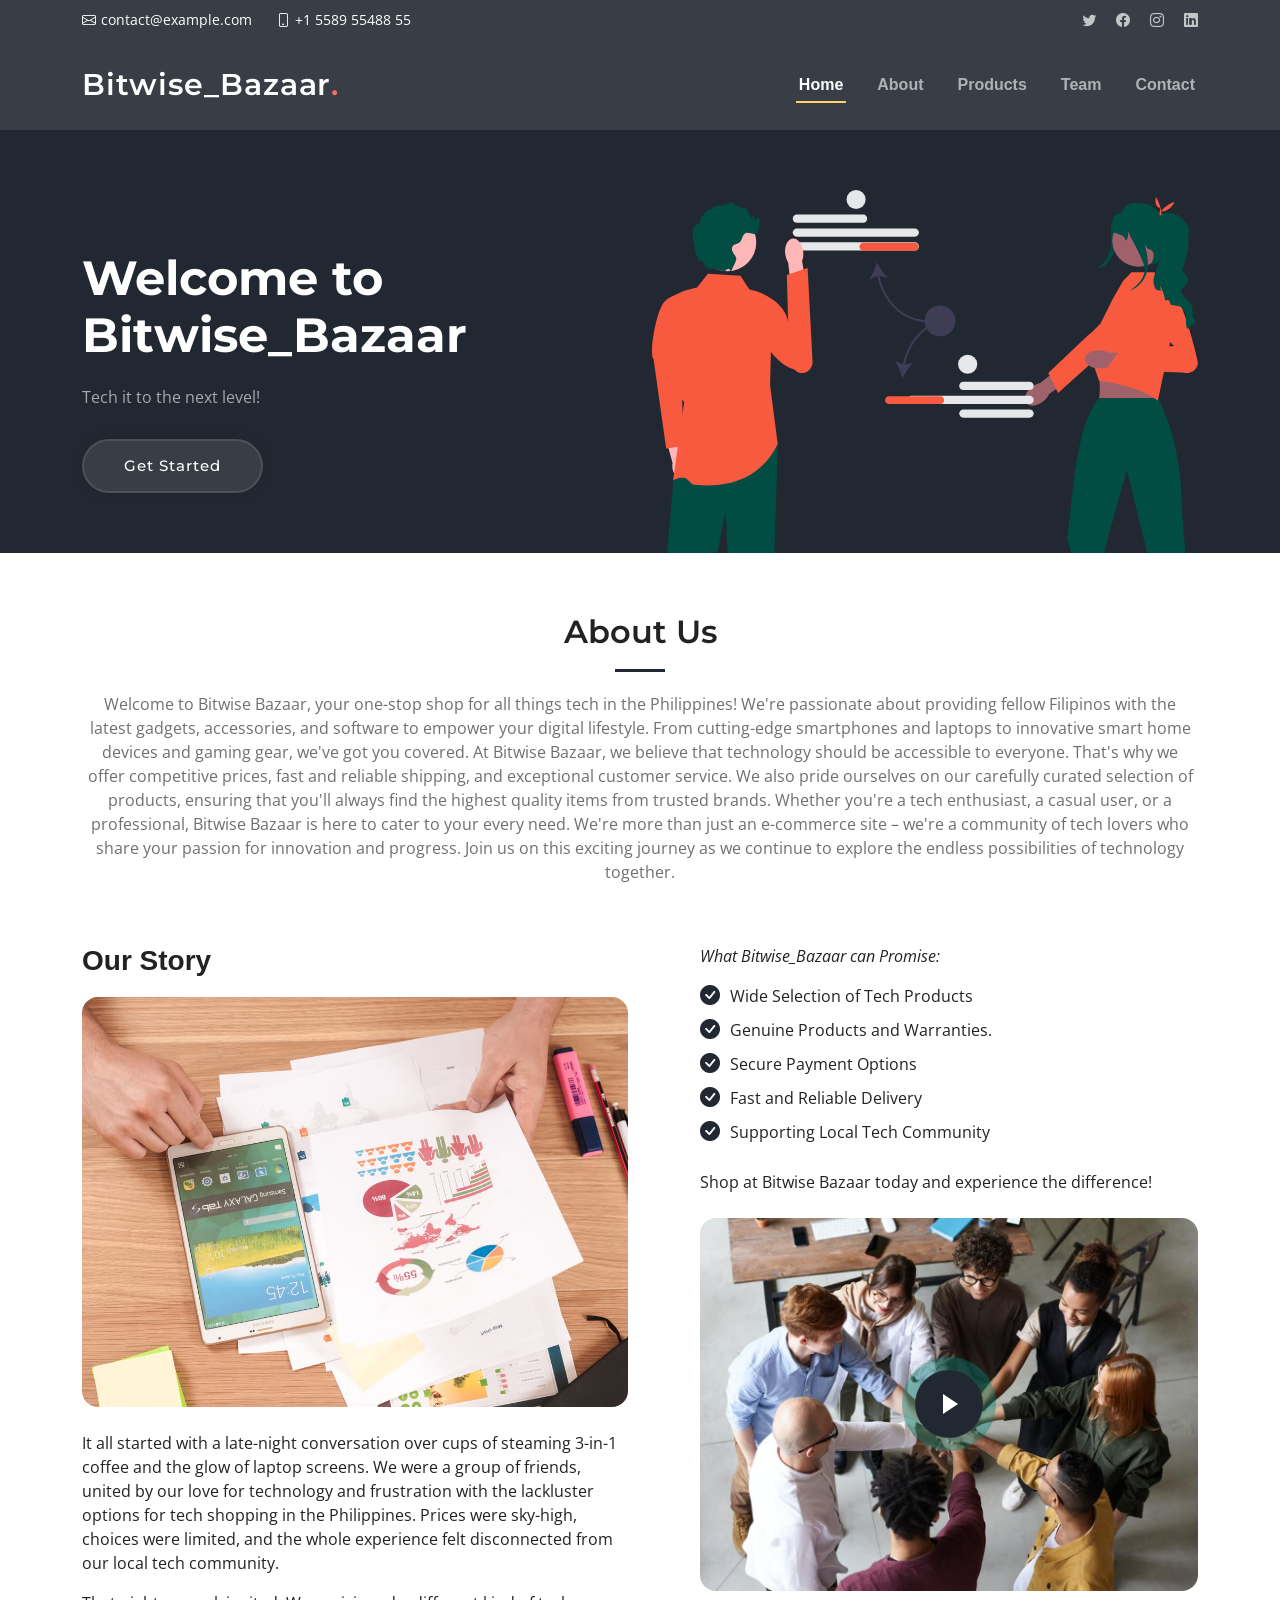
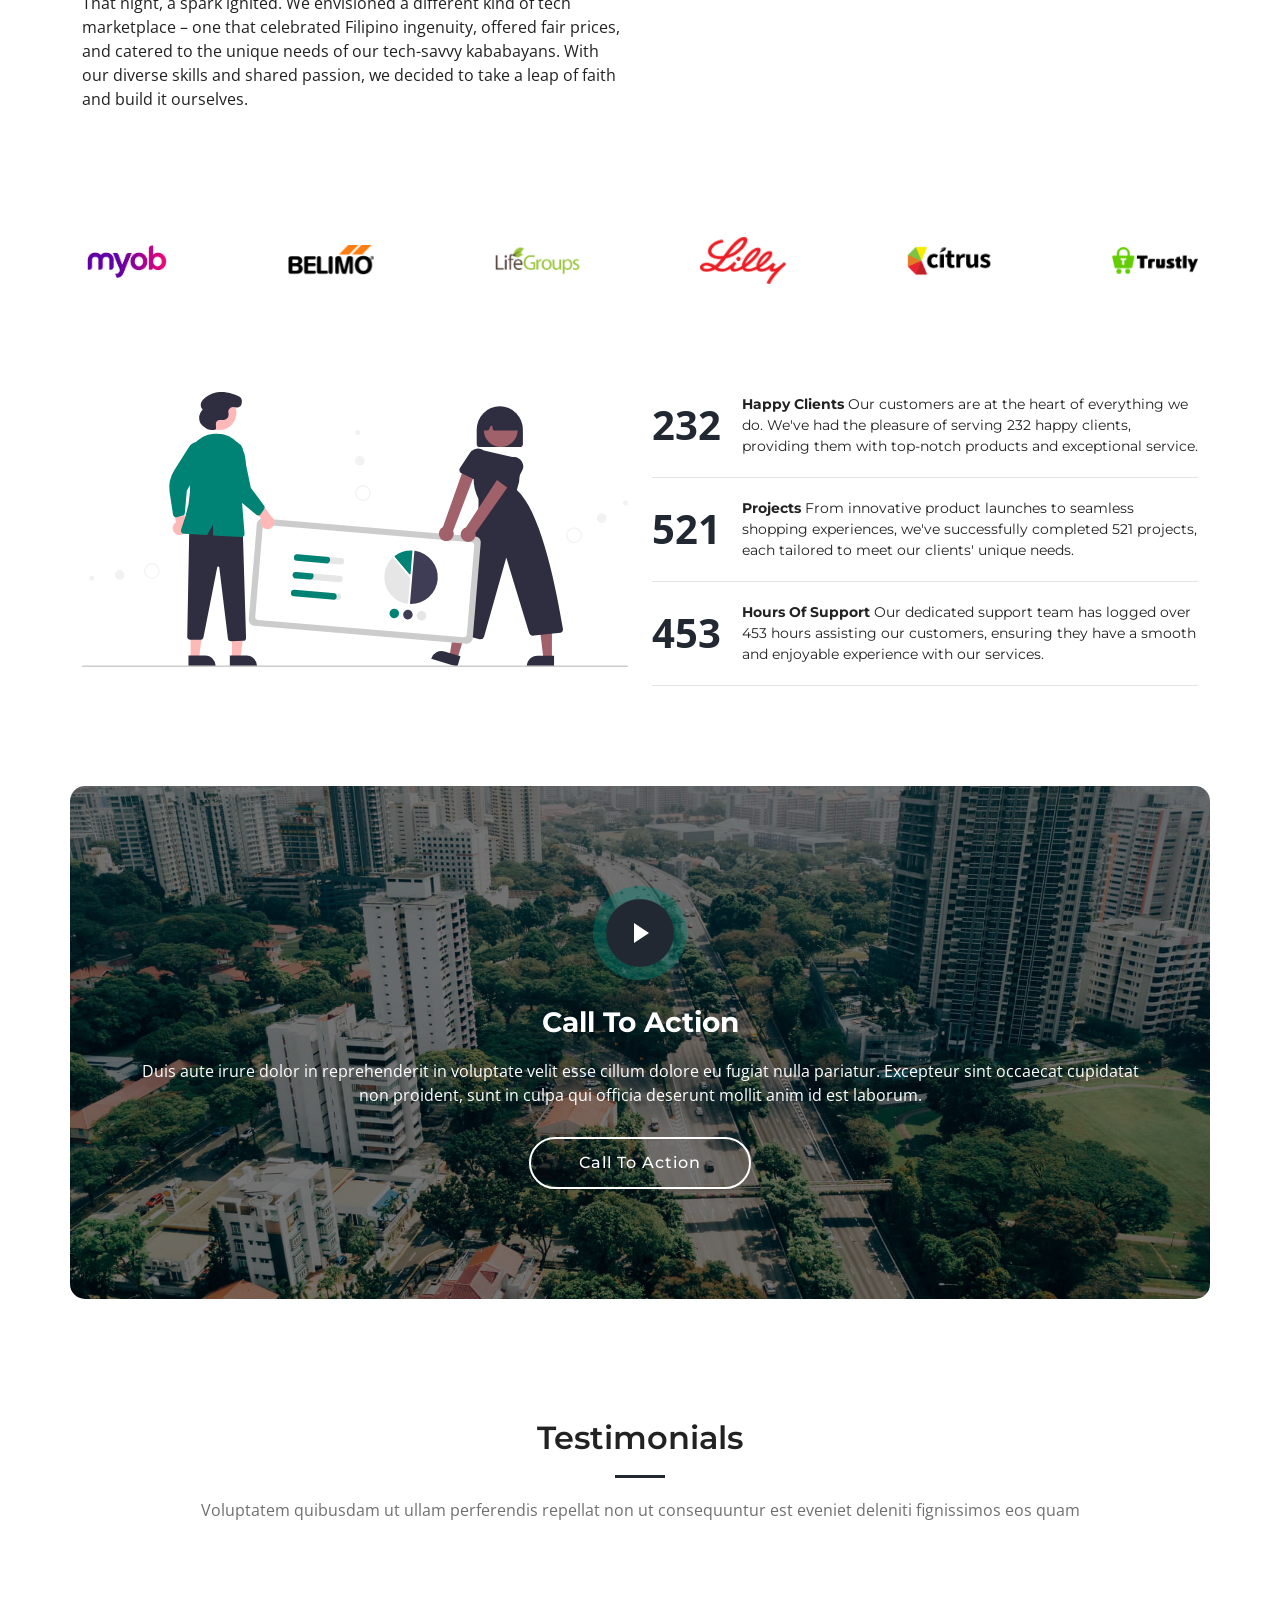
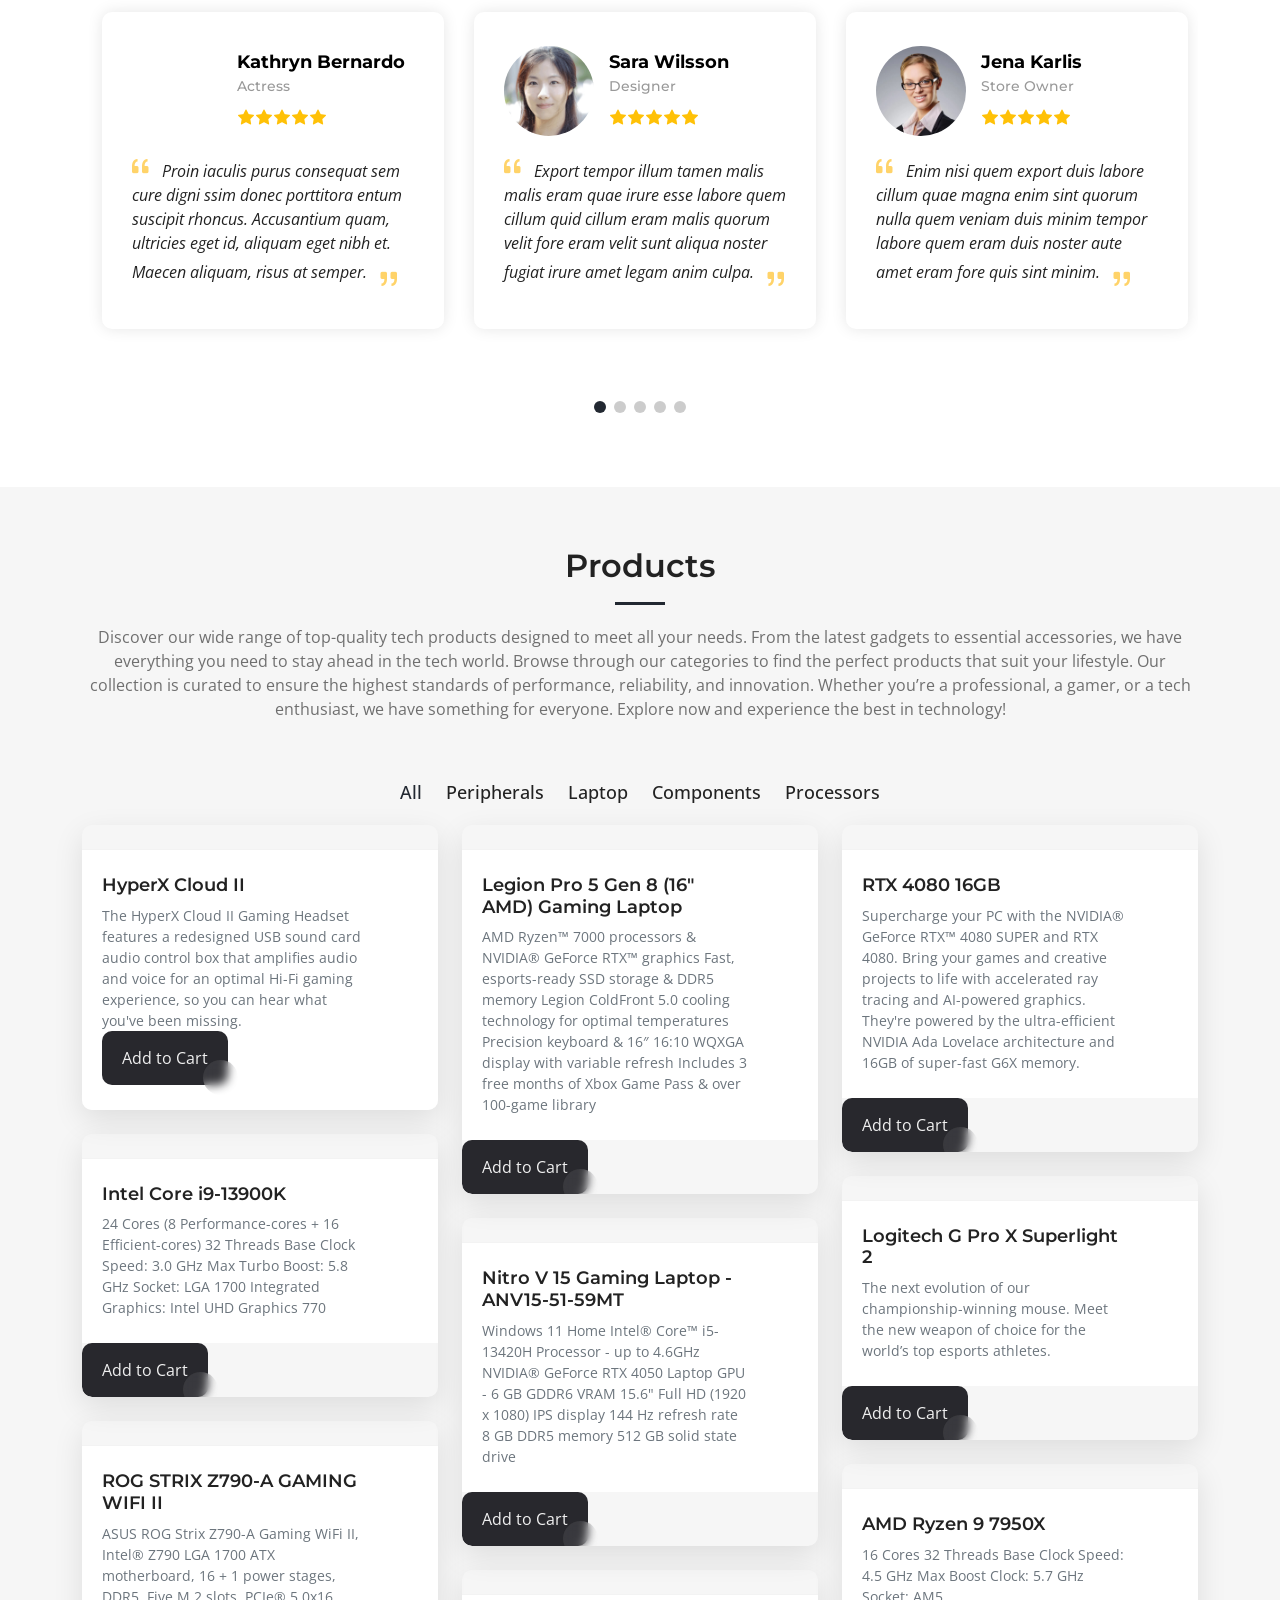
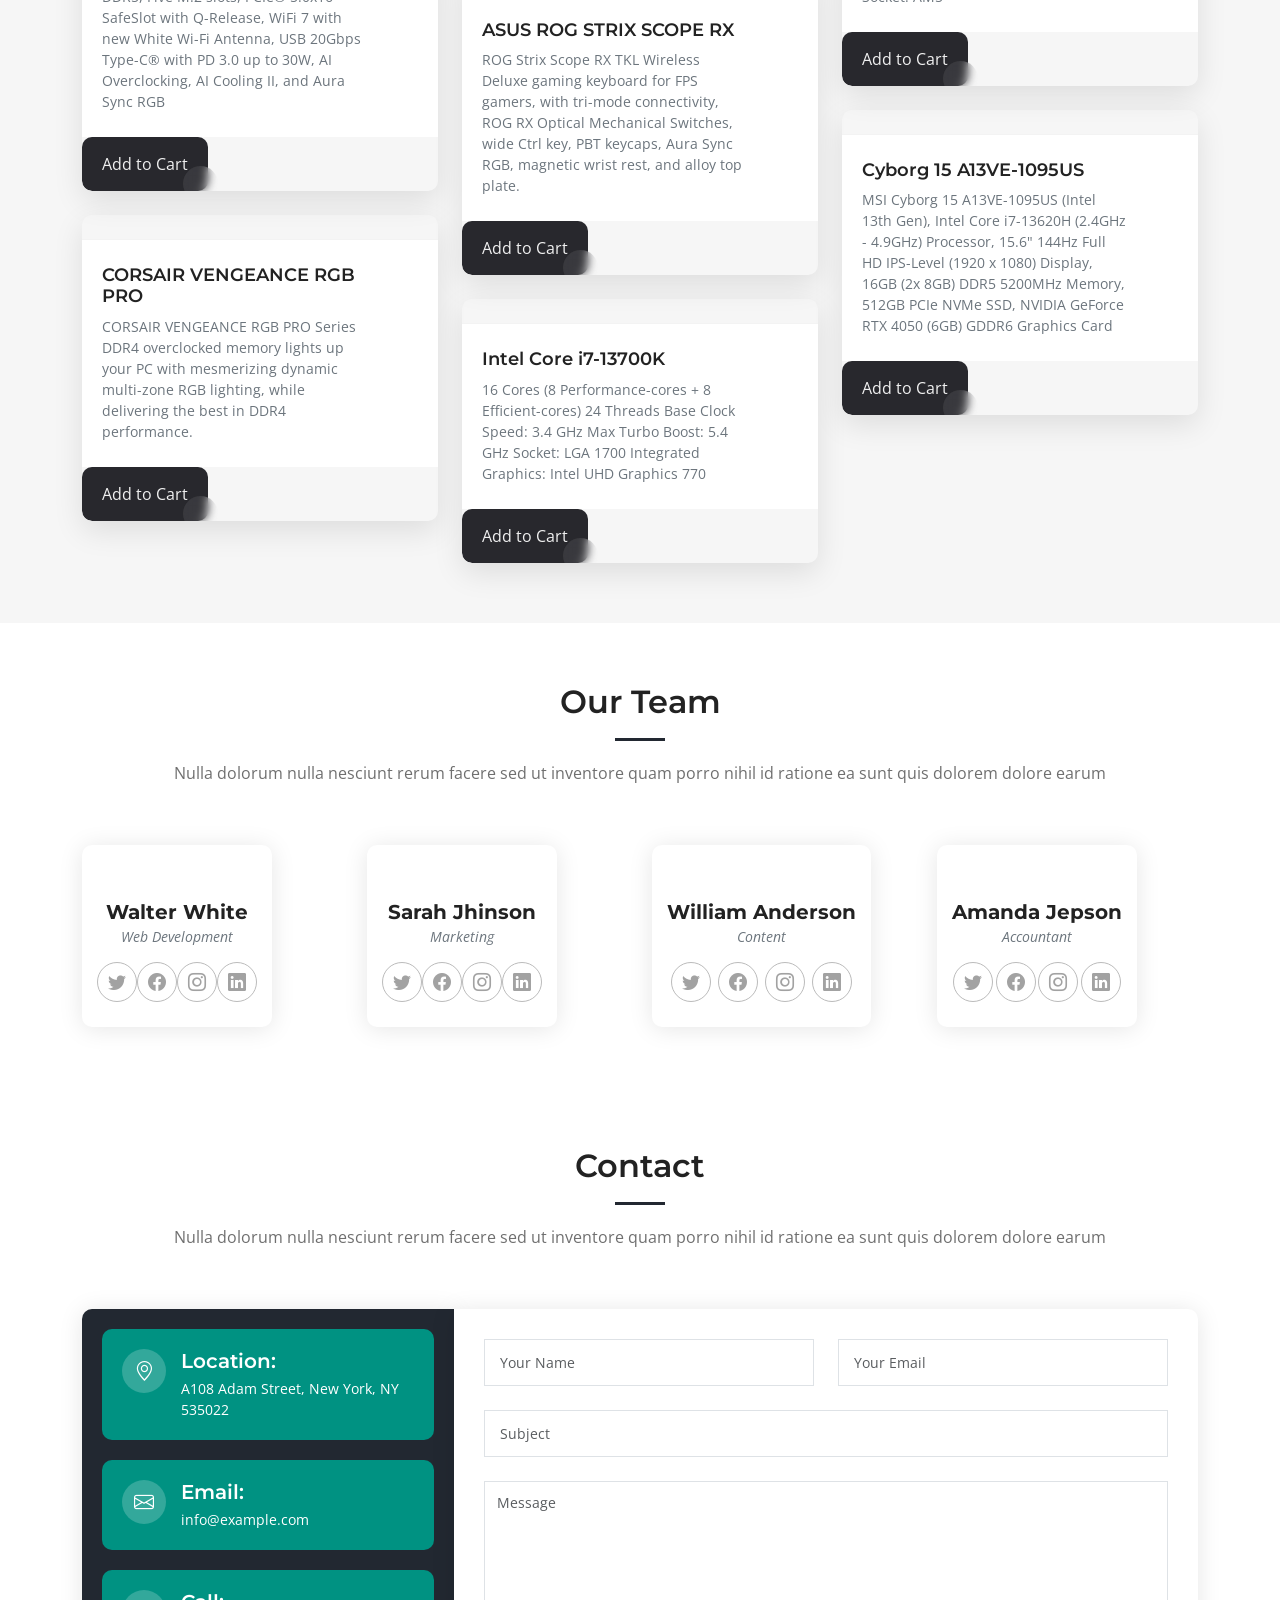
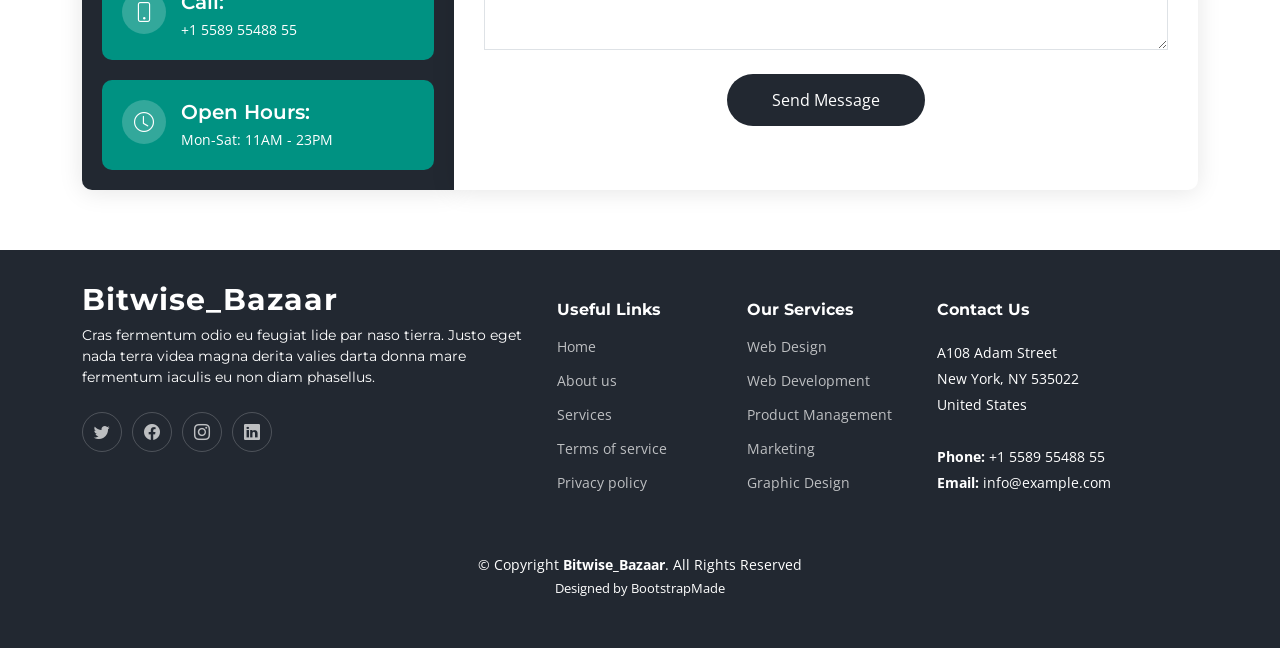
==== index.html @ 49648f44 "iniial" ====
<!DOCTYPE html>
<html lang="en">

<head>
  <meta charset="utf-8">
  <meta content="width=device-width, initial-scale=1.0" name="viewport">

  <title>Bitwise Bazaar</title>
  <meta content="" name="description">
  <meta content="" name="keywords">

  <!-- Favicons -->
  <link href="assets/img/favicon.png" rel="icon">
  <link href="assets/img/apple-touch-icon.png" rel="apple-touch-icon">

  <!-- Google Fonts -->
  <link rel="preconnect" href="https://fonts.googleapis.com">
  <link rel="preconnect" href="https://fonts.gstatic.com" crossorigin>
  <link href="https://fonts.googleapis.com/css2?family=Open+Sans:ital,wght@0,300;0,400;0,500;0,600;0,700;1,300;1,400;1,600;1,700&family=Montserrat:ital,wght@0,300;0,400;0,500;0,600;0,700;1,300;1,400;1,500;1,600;1,700&family=Raleway:ital,wght@0,300;0,400;0,500;0,600;0,700;1,300;1,400;1,500;1,600;1,700&display=swap" rel="stylesheet">

  <!-- Vendor CSS Files -->
  <link href="assets/vendor/bootstrap/css/bootstrap.min.css" rel="stylesheet">
  <link href="assets/vendor/bootstrap-icons/bootstrap-icons.css" rel="stylesheet">
  <link href="assets/vendor/aos/aos.css" rel="stylesheet">
  <link href="assets/vendor/glightbox/css/glightbox.min.css" rel="stylesheet">
  <link href="assets/vendor/swiper/swiper-bundle.min.css" rel="stylesheet">

  <!-- Template Main CSS File -->
  <link href="assets/css/main.css" rel="stylesheet">

  <!-- =======================================================
  * Template Name: Impact
  * Template URL: https://bootstrapmade.com/impact-bootstrap-business-website-template/
  * Updated: Apr 4 2024 with Bootstrap v5.3.3
  * Author: BootstrapMade.com
  * License: https://bootstrapmade.com/license/
  ======================================================== -->
</head>

<body>

  <!-- ======= Header ======= -->
  <section id="topbar" class="topbar d-flex align-items-center">
    <div class="container d-flex justify-content-center justify-content-md-between">
      <div class="contact-info d-flex align-items-center">
        <i class="bi bi-envelope d-flex align-items-center"><a href="mailto:contact@example.com">contact@example.com</a></i>
        <i class="bi bi-phone d-flex align-items-center ms-4"><span>+1 5589 55488 55</span></i>
      </div>
      <div class="social-links d-none d-md-flex align-items-center">
        <a href="#" class="twitter"><i class="bi bi-twitter"></i></a>
        <a href="#" class="facebook"><i class="bi bi-facebook"></i></a>
        <a href="#" class="instagram"><i class="bi bi-instagram"></i></a>
        <a href="#" class="linkedin"><i class="bi bi-linkedin"></i></i></a>
      </div>
    </div>
  </section><!-- End Top Bar -->

  <header id="header" class="header d-flex align-items-center">

    <div class="container-fluid container-xl d-flex align-items-center justify-content-between">
      <a href="index.html" class="logo d-flex align-items-center">
        <!-- Uncomment the line below if you also wish to use an image logo -->
        <!-- <img src="assets/img/logo.png" alt=""> -->
        <h1>Bitwise_Bazaar<span>.</span></h1>
      </a>
      <nav id="navbar" class="navbar">
        <ul>
          <li><a href="#hero">Home</a></li>
          <li><a href="#about">About</a></li>
          <li><a href="#portfolio">Products</a></li>
          <li><a href="#team">Team</a></li>
        
          <li><a href="#contact">Contact</a></li>
        </ul>
      </nav><!-- .navbar -->

      <i class="mobile-nav-toggle mobile-nav-show bi bi-list"></i>
      <i class="mobile-nav-toggle mobile-nav-hide d-none bi bi-x"></i>

    </div>
  </header><!-- End Header -->
  <!-- End Header -->

  <!-- ======= Hero Section ======= -->
  <section id="hero" class="hero">
    <div class="container position-relative">
      <div class="row gy-5" data-aos="fade-in">
        <div class="col-lg-6 order-2 order-lg-1 d-flex flex-column justify-content-center text-center text-lg-start">
          <h2>Welcome to <span>Bitwise_Bazaar</span></h2>
          <p>Tech it to the next level!</p>
          <div class="d-flex justify-content-center justify-content-lg-start">
            <a href="#about" class="btn-get-started">Get Started</a>
          </div>
        </div>
        <div class="col-lg-6 order-1 order-lg-2">
          <img src="assets/img/hero-img.svg" class="img-fluid" alt="" data-aos="zoom-out" data-aos-delay="100">
        </div>
      </div>
    </div>

    

        </div>
      </div>
    </div>

    </div>
  </section>
  <!-- End Hero Section -->

  <main id="main">

    <!-- ======= About Us Section ======= -->
    <section id="about" class="about">
      <div class="container" data-aos="fade-up">

        <div class="section-header">
          <h2>About Us</h2>
          <p>Welcome to Bitwise Bazaar, your one-stop shop for all things tech in the Philippines! We're passionate about providing fellow Filipinos with the latest gadgets, accessories, and software to empower your digital lifestyle. From cutting-edge smartphones and laptops to innovative smart home devices and gaming gear, we've got you covered.

            At Bitwise Bazaar, we believe that technology should be accessible to everyone. That's why we offer competitive prices, fast and reliable shipping, and exceptional customer service. We also pride ourselves on our carefully curated selection of products, ensuring that you'll always find the highest quality items from trusted brands.
            
            Whether you're a tech enthusiast, a casual user, or a professional, Bitwise Bazaar is here to cater to your every need. We're more than just an e-commerce site – we're a community of tech lovers who share your passion for innovation and progress. Join us on this exciting journey as we continue to explore the endless possibilities of technology together.</p>
        </div>

        <div class="row gy-4">
          <div class="col-lg-6">
            <h3>Our Story</h3>
            <img src="assets/img/about.jpg" class="img-fluid rounded-4 mb-4" alt="">
            <p>It all started with a late-night conversation over cups of steaming 3-in-1 coffee and the glow of laptop screens. We were a group of friends, united by our love for technology and frustration with the lackluster options for tech shopping in the Philippines. Prices were sky-high, choices were limited, and the whole experience felt disconnected from our local tech community.              
              </p>
            <p>That night, a spark ignited. We envisioned a different kind of tech marketplace – one that celebrated Filipino ingenuity, offered fair prices, and catered to the unique needs of our tech-savvy kababayans. With our diverse skills and shared passion, we decided to take a leap of faith and build it ourselves.</p>
          </div>
          <div class="col-lg-6">
            <div class="content ps-0 ps-lg-5">
              <p class="fst-italic">
                What Bitwise_Bazaar can Promise:
              </p>
              <ul>
                <li><i class="bi bi-check-circle-fill"></i> Wide Selection of Tech Products</li>
                <li><i class="bi bi-check-circle-fill"></i> Genuine Products and Warranties.</li>
                <li><i class="bi bi-check-circle-fill"></i> Secure Payment Options</li>
                <li><i class="bi bi-check-circle-fill"></i> Fast and Reliable Delivery</li>
                <li><i class="bi bi-check-circle-fill"></i> Supporting Local Tech Community</li>
              </ul>
              <p>
                Shop at Bitwise Bazaar today and experience the difference!
              </p>

              <div class="position-relative mt-4">
                <img src="assets/img/about-2.jpg" class="img-fluid rounded-4" alt="">
                <a href="https://www.youtube.com/watch?v=LXb3EKWsInQ" class="glightbox play-btn"></a>
              </div>
            </div>
          </div>
        </div>

      </div>
    </section><!-- End About Us Section -->

    <!-- ======= Clients Section ======= -->
    <section id="clients" class="clients">
      <div class="container" data-aos="zoom-out">

        <div class="clients-slider swiper">
          <div class="swiper-wrapper align-items-center">
            <div class="swiper-slide"><img src="assets/img/clients/client-1.png" class="img-fluid" alt=""></div>
            <div class="swiper-slide"><img src="assets/img/clients/client-2.png" class="img-fluid" alt=""></div>
            <div class="swiper-slide"><img src="assets/img/clients/client-3.png" class="img-fluid" alt=""></div>
            <div class="swiper-slide"><img src="assets/img/clients/client-4.png" class="img-fluid" alt=""></div>
            <div class="swiper-slide"><img src="assets/img/clients/client-5.png" class="img-fluid" alt=""></div>
            <div class="swiper-slide"><img src="assets/img/clients/client-6.png" class="img-fluid" alt=""></div>
            <div class="swiper-slide"><img src="assets/img/clients/client-7.png" class="img-fluid" alt=""></div>
            <div class="swiper-slide"><img src="assets/img/clients/client-8.png" class="img-fluid" alt=""></div>
          </div>
        </div>

      </div>
    </section><!-- End Clients Section -->

    <!-- ======= Stats Counter Section ======= -->
    <section id="stats-counter" class="stats-counter">
      <div class="container" data-aos="fade-up">

        <div class="row gy-4 align-items-center">

          <div class="col-lg-6">
            <img src="assets/img/stats-img.svg" alt="" class="img-fluid">
          </div>

          <div class="col-lg-6">

            <div class="stats-item d-flex align-items-center">
              <span data-purecounter-start="0" data-purecounter-end="232" data-purecounter-duration="1" class="purecounter"></span>
              <p><strong>Happy Clients</strong> Our customers are at the heart of everything we do. We've had the pleasure of serving 232 happy clients, providing them with top-notch products and exceptional service.</p>
            </div><!-- End Stats Item -->

            <div class="stats-item d-flex align-items-center">
              <span data-purecounter-start="0" data-purecounter-end="521" data-purecounter-duration="1" class="purecounter"></span>
              <p><strong>Projects</strong> From innovative product launches to seamless shopping experiences, we've successfully completed 521 projects, each tailored to meet our clients' unique needs.</p>
            </div><!-- End Stats Item -->

            <div class="stats-item d-flex align-items-center">
              <span data-purecounter-start="0" data-purecounter-end="453" data-purecounter-duration="1" class="purecounter"></span>
              <p><strong>Hours Of Support</strong> Our dedicated support team has logged over 453 hours assisting our customers, ensuring they have a smooth and enjoyable experience with our services.</p>
            </div><!-- End Stats Item -->

          </div>

        </div>

      </div>
    </section><!-- End Stats Counter Section -->

    <!-- ======= Call To Action Section ======= -->
    <section id="call-to-action" class="call-to-action">
      <div class="container text-center" data-aos="zoom-out">
        <a href="https://www.youtube.com/watch?v=LXb3EKWsInQ" class="glightbox play-btn"></a>
        <h3>Call To Action</h3>
        <p> Duis aute irure dolor in reprehenderit in voluptate velit esse cillum dolore eu fugiat nulla pariatur. Excepteur sint occaecat cupidatat non proident, sunt in culpa qui officia deserunt mollit anim id est laborum.</p>
        <a class="cta-btn" href="#">Call To Action</a>
      </div>
    </section><!-- End Call To Action Section -->


    <!-- ======= Testimonials Section ======= -->
    <section id="testimonials" class="testimonials">
      <div class="container" data-aos="fade-up">

        <div class="section-header">
          <h2>Testimonials</h2>
          <p>Voluptatem quibusdam ut ullam perferendis repellat non ut consequuntur est eveniet deleniti fignissimos eos quam</p>
        </div>

        <div class="slides-3 swiper" data-aos="fade-up" data-aos-delay="100">
          <div class="swiper-wrapper">

            <div class="swiper-slide">
              <div class="testimonial-wrap">
                <div class="testimonial-item">
                  <div class="d-flex align-items-center">
                    <img src="https://media.themoviedb.org/t/p/w500/asUDwi9gHO8YlgvvCRrTP5qa5fx.jpg" class="testimonial-img flex-shrink-0" alt="">
                    <div>
                      <h3>Kathryn Bernardo</h3>
                      <h4>Actress</h4>
                      <div class="stars">
                        <i class="bi bi-star-fill"></i><i class="bi bi-star-fill"></i><i class="bi bi-star-fill"></i><i class="bi bi-star-fill"></i><i class="bi bi-star-fill"></i>
                      </div>
                    </div>
                  </div>
                  <p>
                    <i class="bi bi-quote quote-icon-left"></i>
                    Proin iaculis purus consequat sem cure digni ssim donec porttitora entum suscipit rhoncus. Accusantium quam, ultricies eget id, aliquam eget nibh et. Maecen aliquam, risus at semper.
                    <i class="bi bi-quote quote-icon-right"></i>
                  </p>
                </div>
              </div>
            </div><!-- End testimonial item -->

            <div class="swiper-slide">
              <div class="testimonial-wrap">
                <div class="testimonial-item">
                  <div class="d-flex align-items-center">
                    <img src="assets/img/testimonials/testimonials-2.jpg" class="testimonial-img flex-shrink-0" alt="">
                    <div>
                      <h3>Sara Wilsson</h3>
                      <h4>Designer</h4>
                      <div class="stars">
                        <i class="bi bi-star-fill"></i><i class="bi bi-star-fill"></i><i class="bi bi-star-fill"></i><i class="bi bi-star-fill"></i><i class="bi bi-star-fill"></i>
                      </div>
                    </div>
                  </div>
                  <p>
                    <i class="bi bi-quote quote-icon-left"></i>
                    Export tempor illum tamen malis malis eram quae irure esse labore quem cillum quid cillum eram malis quorum velit fore eram velit sunt aliqua noster fugiat irure amet legam anim culpa.
                    <i class="bi bi-quote quote-icon-right"></i>
                  </p>
                </div>
              </div>
            </div><!-- End testimonial item -->

            <div class="swiper-slide">
              <div class="testimonial-wrap">
                <div class="testimonial-item">
                  <div class="d-flex align-items-center">
                    <img src="assets/img/testimonials/testimonials-3.jpg" class="testimonial-img flex-shrink-0" alt="">
                    <div>
                      <h3>Jena Karlis</h3>
                      <h4>Store Owner</h4>
                      <div class="stars">
                        <i class="bi bi-star-fill"></i><i class="bi bi-star-fill"></i><i class="bi bi-star-fill"></i><i class="bi bi-star-fill"></i><i class="bi bi-star-fill"></i>
                      </div>
                    </div>
                  </div>
                  <p>
                    <i class="bi bi-quote quote-icon-left"></i>
                    Enim nisi quem export duis labore cillum quae magna enim sint quorum nulla quem veniam duis minim tempor labore quem eram duis noster aute amet eram fore quis sint minim.
                    <i class="bi bi-quote quote-icon-right"></i>
                  </p>
                </div>
              </div>
            </div><!-- End testimonial item -->

            <div class="swiper-slide">
              <div class="testimonial-wrap">
                <div class="testimonial-item">
                  <div class="d-flex align-items-center">
                    <img src="assets/img/testimonials/testimonials-4.jpg" class="testimonial-img flex-shrink-0" alt="">
                    <div>
                      <h3>Matt Brandon</h3>
                      <h4>Freelancer</h4>
                      <div class="stars">
                        <i class="bi bi-star-fill"></i><i class="bi bi-star-fill"></i><i class="bi bi-star-fill"></i><i class="bi bi-star-fill"></i><i class="bi bi-star-fill"></i>
                      </div>
                    </div>
                  </div>
                  <p>
                    <i class="bi bi-quote quote-icon-left"></i>
                    Fugiat enim eram quae cillum dolore dolor amet nulla culpa multos export minim fugiat minim velit minim dolor enim duis veniam ipsum anim magna sunt elit fore quem dolore.
                    <i class="bi bi-quote quote-icon-right"></i>
                  </p>
                </div>
              </div>
            </div><!-- End testimonial item -->

            <div class="swiper-slide">
              <div class="testimonial-wrap">
                <div class="testimonial-item">
                  <div class="d-flex align-items-center">
                    <img src="assets/img/testimonials/testimonials-5.jpg" class="testimonial-img flex-shrink-0" alt="">
                    <div>
                      <h3>John Larson</h3>
                      <h4>Entrepreneur</h4>
                      <div class="stars">
                        <i class="bi bi-star-fill"></i><i class="bi bi-star-fill"></i><i class="bi bi-star-fill"></i><i class="bi bi-star-fill"></i><i class="bi bi-star-fill"></i>
                      </div>
                    </div>
                  </div>
                  <p>
                    <i class="bi bi-quote quote-icon-left"></i>
                    Quis quorum aliqua sint quem legam fore sunt eram irure aliqua veniam tempor noster veniam enim culpa labore duis sunt culpa nulla illum cillum fugiat legam esse veniam culpa fore.
                    <i class="bi bi-quote quote-icon-right"></i>
                  </p>
                </div>
              </div>
            </div><!-- End testimonial item -->

          </div>
          <div class="swiper-pagination"></div>
        </div>

      </div>
    </section><!-- End Testimonials Section -->

    <!-- ======= Portfolio Section ======= -->
    <section id="portfolio" class="portfolio sections-bg">
      <div class="container" data-aos="fade-up">

        <div class="section-header">
          <h2>Products</h2>
          <p>Discover our wide range of top-quality tech products designed to meet all your needs. From the latest gadgets to essential accessories, we have everything you need to stay ahead in the tech world. Browse through our categories to find the perfect products that suit your lifestyle. Our collection is curated to ensure the highest standards of performance, reliability, and innovation. Whether you’re a professional, a gamer, or a tech enthusiast, we have something for everyone. Explore now and experience the best in technology!





          </p>
        </div>

        <div class="portfolio-isotope" data-portfolio-filter="*" data-portfolio-layout="masonry" data-portfolio-sort="original-order" data-aos="fade-up" data-aos-delay="100">

          <div>
            <ul class="portfolio-flters">
              <li data-filter="*" class="filter-active">All</li>
              <li data-filter=".filter-app">Peripherals</li>
              <li data-filter=".filter-product">Laptop</li>
              <li data-filter=".filter-branding">Components</li>
              <li data-filter=".filter-books">Processors</li>
            </ul><!-- End Portfolio Filters -->
          </div>

          <div class="row gy-4 portfolio-container">

            <div class="col-xl-4 col-md-6 portfolio-item filter-app">
              <div class="portfolio-wrap">
                <a href="https://i5.walmartimages.com/seo/HyperX-Cloud-II-PC-Gaming-Headset_11acc141-23d4-441a-9639-2f9848913446_1.fbf36402033a03c48fc26efc5831db70.jpeg" data-gallery="portfolio-gallery-app" class="glightbox"><img src="https://i5.walmartimages.com/seo/HyperX-Cloud-II-PC-Gaming-Headset_11acc141-23d4-441a-9639-2f9848913446_1.fbf36402033a03c48fc26efc5831db70.jpeg" class="img-fluid" alt=""></a>
                <div class="portfolio-info">
                  <h4><a href="portfolio-details.html" title="More Details">HyperX Cloud II</a></h4>
                  <p>The HyperX Cloud II Gaming Headset features a redesigned USB sound card audio control box that amplifies audio and voice for an optimal Hi-Fi gaming experience, 
                    so you can hear what you've been missing.</p>
                    <button class="add-to-cart-btn">Add to Cart</button>
                </div>
              </div>
            </div><!-- End Portfolio Item -->

            <div class="col-xl-4 col-md-6 portfolio-item filter-product">
              <div class="portfolio-wrap">
                <a href="https://p2-ofp.static.pub/fes/cms/2023/02/14/hs6xs9wjsyekx1wnlv9cx2y12t79il629810.png" data-gallery="portfolio-gallery-app" class="glightbox"><img src="https://p2-ofp.static.pub/fes/cms/2023/02/14/hs6xs9wjsyekx1wnlv9cx2y12t79il629810.png" class="img-fluid" alt=""></a>
                <div class="portfolio-info">
                  <h4><a href="portfolio-details.html" title="More Details">Legion Pro 5 Gen 8 (16″ AMD) Gaming Laptop</a></h4>
                  <p>AMD Ryzen™ 7000 processors & NVIDIA® GeForce RTX™ graphics

                    Fast, esports-ready SSD storage & DDR5 memory
                    
                    Legion ColdFront 5.0 cooling technology for optimal temperatures
                    
                    Precision keyboard & 16″ 16:10 WQXGA display with variable refresh
                    
                    Includes 3 free months of Xbox Game Pass & over 100-game library</p>
                </div>
                <button class="add-to-cart-btn">Add to Cart</button>
              </div>
            </div><!-- End Portfolio Item -->

            <div class="col-xl-4 col-md-6 portfolio-item filter-branding">
              <div class="portfolio-wrap">
                <a href="https://bermorzone.com.ph/wp-content/uploads/2022/11/zotac-rtx-4080-btz-ph.jpg.webp" data-gallery="portfolio-gallery-app" class="glightbox"><img src="https://bermorzone.com.ph/wp-content/uploads/2022/11/zotac-rtx-4080-btz-ph.jpg.webp" class="img-fluid" alt=""></a>
                <div class="portfolio-info">
                  <h4><a href="portfolio-details.html" title="More Details">RTX 4080 16GB</a></h4>
                  <p>Supercharge your PC with the NVIDIA® GeForce RTX™ 4080 SUPER and RTX 4080. Bring your games and creative projects to life with accelerated ray tracing and AI-powered graphics. They're powered by the ultra-efficient NVIDIA Ada Lovelace architecture and 16GB of super-fast G6X memory.</p>
                </div>
                <button class="add-to-cart-btn">Add to Cart</button>
              </div>
            </div><!-- End Portfolio Item -->

            <div class="col-xl-4 col-md-6 portfolio-item filter-books">
              <div class="portfolio-wrap">
                <a href="https://drr622wuctn26.cloudfront.net/image/cache/catalog/processor/intel/bx8071513900k/update/bx8071513900k-image-main-600x600.jpg" data-gallery="portfolio-gallery-app" class="glightbox"><img src="https://drr622wuctn26.cloudfront.net/image/cache/catalog/processor/intel/bx8071513900k/update/bx8071513900k-image-main-600x600.jpg" class="img-fluid" alt=""></a>
                <div class="portfolio-info">
                  <h4><a href="portfolio-details.html" title="More Details">Intel Core i9-13900K</a></h4>
                  <p>24 Cores (8 Performance-cores + 16 Efficient-cores)
                    32 Threads
                    Base Clock Speed: 3.0 GHz
                    Max Turbo Boost: 5.8 GHz
                    Socket: LGA 1700
                    Integrated Graphics: Intel UHD Graphics 770
                    </p>
                </div>
                <button class="add-to-cart-btn">Add to Cart</button>
              </div>
            </div><!-- End Portfolio Item -->

            <div class="col-xl-4 col-md-6 portfolio-item filter-app">
              <div class="portfolio-wrap">
                <a href="https://ecommerce.datablitz.com.ph/cdn/shop/products/0097855177810_500x.jpg?v=1696651638" data-gallery="portfolio-gallery-app" class="glightbox"><img src="https://ecommerce.datablitz.com.ph/cdn/shop/products/0097855177810_500x.jpg?v=1696651638" class="img-fluid" alt=""></a>
                <div class="portfolio-info">
                  <h4><a href="portfolio-details.html" title="More Details">Logitech G Pro X Superlight 2</a></h4>
                  <p>The next evolution of our championship-winning mouse. Meet the new weapon of choice for the world’s top esports athletes.</p>
                </div>
                <button class="add-to-cart-btn">Add to Cart</button>
              </div>
            </div><!-- End Portfolio Item -->

            <div class="col-xl-4 col-md-6 portfolio-item filter-product">
              <div class="portfolio-wrap">
                <a href="https://static-ecpa.acer.com/media/catalog/product/a/c/acer-nitro-v-15-anv15-51-non-fingerprint-with-backlit-on-wp-black-01-1000x1000_nh.qn8aa.001.png?optimize=high&bg-color=255,255,255&fit=bounds&height=500&width=500&canvas=500:500&format=jpeg" data-gallery="portfolio-gallery-app" class="glightbox"><img src="https://static-ecpa.acer.com/media/catalog/product/a/c/acer-nitro-v-15-anv15-51-non-fingerprint-with-backlit-on-wp-black-01-1000x1000_nh.qn8aa.001.png?optimize=high&bg-color=255,255,255&fit=bounds&height=500&width=500&canvas=500:500&format=jpeg" class="img-fluid" alt=""></a>
                <div class="portfolio-info">
                  <h4><a href="portfolio-details.html" title="More Details">Nitro V 15 Gaming Laptop - ANV15-51-59MT</a></h4>
                  <p>Windows 11 Home
                    Intel® Core™ i5-13420H Processor - up to 4.6GHz
                    NVIDIA® GeForce RTX 4050 Laptop GPU - 6 GB GDDR6 VRAM
                    15.6" Full HD (1920 x 1080) IPS display 144 Hz refresh rate
                    8 GB DDR5 memory
                    512 GB solid state drive</p>
                </div>
                <button class="add-to-cart-btn">Add to Cart</button>
              </div>
            </div><!-- End Portfolio Item -->

            <div class="col-xl-4 col-md-6 portfolio-item filter-branding">
              <div class="portfolio-wrap">
                <a href="https://dlcdnwebimgs.asus.com/gain/FCE9D5B3-559B-4C26-8114-997053941928/w717/h525" data-gallery="portfolio-gallery-app" class="glightbox"><img src="https://dlcdnwebimgs.asus.com/gain/FCE9D5B3-559B-4C26-8114-997053941928/w717/h525" class="img-fluid" alt=""></a>
                <div class="portfolio-info">
                  <h4><a href="portfolio-details.html" title="More Details">ROG STRIX Z790-A GAMING WIFI II</a></h4>
                  <p>ASUS ROG Strix Z790-A Gaming WiFi II, Intel® Z790 LGA 1700 ATX motherboard, 16 + 1 power stages, DDR5, Five M.2 slots, PCIe® 5.0x16 SafeSlot with Q-Release, WiFi 7 with new White Wi-Fi Antenna, USB 20Gbps Type-C® with PD 3.0 up to 30W, AI Overclocking, AI Cooling II, and Aura Sync RGB</p>
                </div>
                <button class="add-to-cart-btn">Add to Cart</button>
              </div>
            </div><!-- End Portfolio Item -->

            <div class="col-xl-4 col-md-6 portfolio-item filter-books">
              <div class="portfolio-wrap">
                <a href="https://pcrevolution.com.ph/cdn/shop/files/RYZEN97950X_580x.png?v=1686888830" data-gallery="portfolio-gallery-app" class="glightbox"><img src="https://pcrevolution.com.ph/cdn/shop/files/RYZEN97950X_580x.png?v=1686888830" class="img-fluid" alt=""></a>
                <div class="portfolio-info">
                  <h4><a href="portfolio-details.html" title="More Details">AMD Ryzen 9 7950X</a></h4>
                  <p>16 Cores
                    32 Threads
                    Base Clock Speed: 4.5 GHz
                    Max Boost Clock: 5.7 GHz
                    Socket: AM5</p>
                </div>
                <button class="add-to-cart-btn">Add to Cart</button>
              </div>
            </div><!-- End Portfolio Item -->

            <div class="col-xl-4 col-md-6 portfolio-item filter-app">
              <div class="portfolio-wrap">
                <a href="https://pcx.com.ph/cdn/shop/files/1.KB-ASUS-ROG-STRIX-SCOPE-RX-TKL-WL-DELUXE-RED.jpg?v=1692940884&width=600" data-gallery="portfolio-gallery-app" class="glightbox"><img src="https://pcx.com.ph/cdn/shop/files/1.KB-ASUS-ROG-STRIX-SCOPE-RX-TKL-WL-DELUXE-RED.jpg?v=1692940884&width=600" class="img-fluid" alt=""></a>
                <div class="portfolio-info">
                  <h4><a href="portfolio-details.html" title="More Details">ASUS ROG STRIX SCOPE RX</a></h4>
                  <p>ROG Strix Scope RX TKL Wireless Deluxe gaming keyboard for FPS gamers, with tri-mode connectivity, ROG RX Optical Mechanical Switches, wide Ctrl key, PBT keycaps, Aura Sync RGB, magnetic wrist rest, and alloy top plate.</p>
                </div>
                <button class="add-to-cart-btn">Add to Cart</button>
              </div>
            </div><!-- End Portfolio Item -->

            <div class="col-xl-4 col-md-6 portfolio-item filter-product">
              <div class="portfolio-wrap">
                <a href="https://asset.msi.com/resize/image/global/product/product_16826369342693dd86fcfdc53d7f9aa610360de371.png62405b38c58fe0f07fcef2367d8a9ba1/1024.png" data-gallery="portfolio-gallery-app" class="glightbox"><img src="https://asset.msi.com/resize/image/global/product/product_16826369342693dd86fcfdc53d7f9aa610360de371.png62405b38c58fe0f07fcef2367d8a9ba1/1024.png" class="img-fluid" alt=""></a>
                <div class="portfolio-info">
                  <h4><a href="portfolio-details.html" title="More Details">Cyborg 15 A13VE-1095US</a></h4>
                  <p>MSI Cyborg 15 A13VE-1095US (Intel 13th Gen), Intel Core i7-13620H (2.4GHz - 4.9GHz) Processor, 15.6" 144Hz Full HD IPS-Level (1920 x 1080) Display, 16GB (2x 8GB) DDR5 5200MHz Memory, 512GB PCIe NVMe SSD, NVIDIA GeForce RTX 4050 (6GB) GDDR6 Graphics Card</p>
                </div>
                <button class="add-to-cart-btn">Add to Cart</button>
              </div>
            </div><!-- End Portfolio Item -->

            <div class="col-xl-4 col-md-6 portfolio-item filter-branding">
              <div class="portfolio-wrap">
                <a href="https://m.media-amazon.com/images/I/71rUqVoKU3L._AC_UF1000,1000_QL80_.jpg" data-gallery="portfolio-gallery-app" class="glightbox"><img src="https://m.media-amazon.com/images/I/71rUqVoKU3L._AC_UF1000,1000_QL80_.jpg" class="img-fluid" alt=""></a>
                <div class="portfolio-info">
                  <h4><a href="portfolio-details.html" title="More Details">CORSAIR VENGEANCE RGB PRO</a></h4>
                  <p>CORSAIR VENGEANCE RGB PRO Series DDR4 overclocked memory lights up your PC with mesmerizing dynamic multi-zone RGB lighting, while delivering the best in DDR4 performance.</p>
                </div>
                <button class="add-to-cart-btn">Add to Cart</button>
              </div>
            </div><!-- End Portfolio Item -->

            <div class="col-xl-4 col-md-6 portfolio-item filter-books">
              <div class="portfolio-wrap">
                <a href="https://ecommerce.datablitz.com.ph/cdn/shop/products/19-118-414-V01_e288e1e9-9174-4ac1-b3e4-08d6bacaeb49_1024x.jpg?v=1676895304" data-gallery="portfolio-gallery-app" class="glightbox"><img src="https://ecommerce.datablitz.com.ph/cdn/shop/products/19-118-414-V01_e288e1e9-9174-4ac1-b3e4-08d6bacaeb49_1024x.jpg?v=1676895304" class="img-fluid" alt=""></a>
                <div class="portfolio-info">
                  <h4><a href="portfolio-details.html" title="More Details">Intel Core i7-13700K</a></h4>
                  <p>16 Cores (8 Performance-cores + 8 Efficient-cores)
                    24 Threads
                    Base Clock Speed: 3.4 GHz
                    Max Turbo Boost: 5.4 GHz
                    Socket: LGA 1700
                    Integrated Graphics: Intel UHD Graphics 770</p>
                </div>
                <button class="add-to-cart-btn">Add to Cart</button>
              </div>
            </div><!-- End Portfolio Item -->
            <script>
              const addToCartBtns = document.querySelectorAll('.add-to-cart-btn');
            
              addToCartBtns.forEach(btn => {
                btn.addEventListener('click', () => {
                  const productName = btn.parentElement.querySelector('h4').textContent;
                  if (confirm(`Add ${productName} to cart?`)) {
                    // Add item to cart logic (replace with your actual implementation)
                    alert(`${productName} added to cart!`); 
                  }
                });
              });
            </script>

          </div><!-- End Portfolio Container -->

        </div>

      </div>
    </section><!-- End Portfolio Section -->

    <!-- ======= Our Team Section ======= -->
    <section id="team" class="team">
      <div class="container" data-aos="fade-up">

        <div class="section-header">
          <h2>Our Team</h2>
          <p>Nulla dolorum nulla nesciunt rerum facere sed ut inventore quam porro nihil id ratione ea sunt quis dolorem dolore earum</p>
        </div>

        <div class="row gy-4">

          <div class="col-xl-3 col-md-6 d-flex" data-aos="fade-up" data-aos-delay="100">
            <div class="member">
              <img src="assets/img/team/team-1.jpg" class="img-fluid" alt="">
              <h4>Walter White</h4>
              <span>Web Development</span>
              <div class="social">
                <a href=""><i class="bi bi-twitter"></i></a>
                <a href=""><i class="bi bi-facebook"></i></a>
                <a href=""><i class="bi bi-instagram"></i></a>
                <a href=""><i class="bi bi-linkedin"></i></a>
              </div>
            </div>
          </div><!-- End Team Member -->

          <div class="col-xl-3 col-md-6 d-flex" data-aos="fade-up" data-aos-delay="200">
            <div class="member">
              <img src="assets/img/team/team-2.jpg" class="img-fluid" alt="">
              <h4>Sarah Jhinson</h4>
              <span>Marketing</span>
              <div class="social">
                <a href=""><i class="bi bi-twitter"></i></a>
                <a href=""><i class="bi bi-facebook"></i></a>
                <a href=""><i class="bi bi-instagram"></i></a>
                <a href=""><i class="bi bi-linkedin"></i></a>
              </div>
            </div>
          </div><!-- End Team Member -->

          <div class="col-xl-3 col-md-6 d-flex" data-aos="fade-up" data-aos-delay="300">
            <div class="member">
              <img src="assets/img/team/team-3.jpg" class="img-fluid" alt="">
              <h4>William Anderson</h4>
              <span>Content</span>
              <div class="social">
                <a href=""><i class="bi bi-twitter"></i></a>
                <a href=""><i class="bi bi-facebook"></i></a>
                <a href=""><i class="bi bi-instagram"></i></a>
                <a href=""><i class="bi bi-linkedin"></i></a>
              </div>
            </div>
          </div><!-- End Team Member -->

          <div class="col-xl-3 col-md-6 d-flex" data-aos="fade-up" data-aos-delay="400">
            <div class="member">
              <img src="assets/img/team/team-4.jpg" class="img-fluid" alt="">
              <h4>Amanda Jepson</h4>
              <span>Accountant</span>
              <div class="social">
                <a href=""><i class="bi bi-twitter"></i></a>
                <a href=""><i class="bi bi-facebook"></i></a>
                <a href=""><i class="bi bi-instagram"></i></a>
                <a href=""><i class="bi bi-linkedin"></i></a>
              </div>
            </div>
          </div><!-- End Team Member -->

        </div>

      </div>
    </section><!-- End Our Team Section -->


    <!-- ======= Contact Section ======= -->
    <section id="contact" class="contact">
      <div class="container" data-aos="fade-up">

        <div class="section-header">
          <h2>Contact</h2>
          <p>Nulla dolorum nulla nesciunt rerum facere sed ut inventore quam porro nihil id ratione ea sunt quis dolorem dolore earum</p>
        </div>

        <div class="row gx-lg-0 gy-4">

          <div class="col-lg-4">

            <div class="info-container d-flex flex-column align-items-center justify-content-center">
              <div class="info-item d-flex">
                <i class="bi bi-geo-alt flex-shrink-0"></i>
                <div>
                  <h4>Location:</h4>
                  <p>A108 Adam Street, New York, NY 535022</p>
                </div>
              </div><!-- End Info Item -->

              <div class="info-item d-flex">
                <i class="bi bi-envelope flex-shrink-0"></i>
                <div>
                  <h4>Email:</h4>
                  <p>info@example.com</p>
                </div>
              </div><!-- End Info Item -->

              <div class="info-item d-flex">
                <i class="bi bi-phone flex-shrink-0"></i>
                <div>
                  <h4>Call:</h4>
                  <p>+1 5589 55488 55</p>
                </div>
              </div><!-- End Info Item -->

              <div class="info-item d-flex">
                <i class="bi bi-clock flex-shrink-0"></i>
                <div>
                  <h4>Open Hours:</h4>
                  <p>Mon-Sat: 11AM - 23PM</p>
                </div>
              </div><!-- End Info Item -->
            </div>

          </div>

          <div class="col-lg-8">
            <form action="forms/contact.php" method="post" role="form" class="php-email-form">
              <div class="row">
                <div class="col-md-6 form-group">
                  <input type="text" name="name" class="form-control" id="name" placeholder="Your Name" required>
                </div>
                <div class="col-md-6 form-group mt-3 mt-md-0">
                  <input type="email" class="form-control" name="email" id="email" placeholder="Your Email" required>
                </div>
              </div>
              <div class="form-group mt-3">
                <input type="text" class="form-control" name="subject" id="subject" placeholder="Subject" required>
              </div>
              <div class="form-group mt-3">
                <textarea class="form-control" name="message" rows="7" placeholder="Message" required></textarea>
              </div>
              <div class="my-3">
                <div class="loading">Loading</div>
                <div class="error-message"></div>
                <div class="sent-message">Your message has been sent. Thank you!</div>
              </div>
              <div class="text-center"><button type="submit">Send Message</button></div>
            </form>
          </div><!-- End Contact Form -->

        </div>

      </div>
    </section><!-- End Contact Section -->

  </main><!-- End #main -->

  <!-- ======= Footer ======= -->
  <footer id="footer" class="footer">

    <div class="container">
      <div class="row gy-4">
        <div class="col-lg-5 col-md-12 footer-info">
          <a href="index.html" class="logo d-flex align-items-center">
            <span>Bitwise_Bazaar</span>
          </a>
          <p>Cras fermentum odio eu feugiat lide par naso tierra. Justo eget nada terra videa magna derita valies darta donna mare fermentum iaculis eu non diam phasellus.</p>
          <div class="social-links d-flex mt-4">
            <a href="#" class="twitter"><i class="bi bi-twitter"></i></a>
            <a href="#" class="facebook"><i class="bi bi-facebook"></i></a>
            <a href="#" class="instagram"><i class="bi bi-instagram"></i></a>
            <a href="#" class="linkedin"><i class="bi bi-linkedin"></i></a>
          </div>
        </div>

        <div class="col-lg-2 col-6 footer-links">
          <h4>Useful Links</h4>
          <ul>
            <li><a href="#">Home</a></li>
            <li><a href="#">About us</a></li>
            <li><a href="#">Services</a></li>
            <li><a href="#">Terms of service</a></li>
            <li><a href="#">Privacy policy</a></li>
          </ul>
        </div>

        <div class="col-lg-2 col-6 footer-links">
          <h4>Our Services</h4>
          <ul>
            <li><a href="#">Web Design</a></li>
            <li><a href="#">Web Development</a></li>
            <li><a href="#">Product Management</a></li>
            <li><a href="#">Marketing</a></li>
            <li><a href="#">Graphic Design</a></li>
          </ul>
        </div>

        <div class="col-lg-3 col-md-12 footer-contact text-center text-md-start">
          <h4>Contact Us</h4>
          <p>
            A108 Adam Street <br>
            New York, NY 535022<br>
            United States <br><br>
            <strong>Phone:</strong> +1 5589 55488 55<br>
            <strong>Email:</strong> info@example.com<br>
          </p>

        </div>

      </div>
    </div>

    <div class="container mt-4">
      <div class="copyright">
        &copy; Copyright <strong><span>Bitwise_Bazaar</span></strong>. All Rights Reserved
      </div>
      <div class="credits">
        <!-- All the links in the footer should remain intact. -->
        <!-- You can delete the links only if you purchased the pro version. -->
        <!-- Licensing information: https://bootstrapmade.com/license/ -->
        <!-- Purchase the pro version with working PHP/AJAX contact form: https://bootstrapmade.com/impact-bootstrap-business-website-template/ -->
        Designed by <a href="https://bootstrapmade.com/">BootstrapMade</a>
      </div>
    </div>

  </footer><!-- End Footer -->
  <!-- End Footer -->

  <a href="#" class="scroll-top d-flex align-items-center justify-content-center"><i class="bi bi-arrow-up-short"></i></a>

  <div id="preloader"></div>

  <!-- Vendor JS Files -->
  <script src="assets/vendor/bootstrap/js/bootstrap.bundle.min.js"></script>
  <script src="assets/vendor/aos/aos.js"></script>
  <script src="assets/vendor/glightbox/js/glightbox.min.js"></script>
  <script src="assets/vendor/purecounter/purecounter_vanilla.js"></script>
  <script src="assets/vendor/swiper/swiper-bundle.min.js"></script>
  <script src="assets/vendor/isotope-layout/isotope.pkgd.min.js"></script>
  <script src="assets/vendor/php-email-form/validate.js"></script>

  <!-- Template Main JS File -->
  <script src="assets/js/main.js"></script>

</body>

</html>
---- assets/css/main.css ----
/**
* Template Name: Impact
* Template URL: https://bootstrapmade.com/impact-bootstrap-business-website-template/
* Updated: Apr 4 2024 with Bootstrap v5.3.3
* Author: BootstrapMade.com
* License: https://bootstrapmade.com/license/
*/

/*--------------------------------------------------------------
# Set main reusable colors and fonts using CSS variables
# Learn more about CSS variables at https://developer.mozilla.org/en-US/docs/Web/CSS/Using_CSS_custom_properties
--------------------------------------------------------------*/
/* Fonts */
:root {
  --font-default: "Open Sans", system-ui, -apple-system, "Segoe UI", Roboto, "Helvetica Neue", Arial, "Noto Sans", "Liberation Sans", sans-serif, "Apple Color Emoji", "Segoe UI Emoji", "Segoe UI Symbol", "Noto Color Emoji";
  --font-primary: "Montserrat", sans-serif;
  --font-secondary: "Poppins", sans-serif;
}

/* Colors */
:root {
  --color-default: #222222;
  --color-primary: #222831;
  --color-secondary: #FFD369;
}

/* Smooth scroll behavior */
:root {
  scroll-behavior: smooth;
}

/*--------------------------------------------------------------
# General
--------------------------------------------------------------*/
body {
  font-family: var(--font-default);
  color: var(--color-default);
}

a {
  color: var(--color-primary);
  text-decoration: none;
}

a:hover {
  color: #FFD369;
  text-decoration: none;
}

h1,
h2,
h3,
h4,
h5,
h6 {
  font-family: var(--font-primary);
}

/*--------------------------------------------------------------
# Sections & Section Header
--------------------------------------------------------------*/
section {
  padding: 60px 0;
  overflow: hidden;
  scroll-margin-top: 70px;
  overflow: clip;
}

.sections-bg {
  background-color: #f6f6f6;
}

.section-header {
  text-align: center;
  padding-bottom: 60px;
}

.section-header h2 {
  font-size: 32px;
  font-weight: 600;
  margin-bottom: 20px;
  padding-bottom: 20px;
  position: relative;
}

.section-header h2:after {
  content: "";
  position: absolute;
  display: block;
  width: 50px;
  height: 3px;
  background: var(--color-primary);
  left: 0;
  right: 0;
  bottom: 0;
  margin: auto;
}

.section-header p {
  margin-bottom: 0;
  color: #6f6f6f;
}

/*--------------------------------------------------------------
# Breadcrumbs
--------------------------------------------------------------*/
.breadcrumbs .page-header {
  padding: 60px 0 60px 0;
  min-height: 20vh;
  position: relative;
  background-color: var(--color-primary);
}

.breadcrumbs .page-header h2 {
  font-size: 56px;
  font-weight: 500;
  color: #fff;
  font-family: var(--font-secondary);
}

.breadcrumbs .page-header p {
  color: rgba(255, 255, 255, 0.8);
}

.breadcrumbs nav {
  background-color: #f6f6f6;
  padding: 20px 0;
}

.breadcrumbs nav ol {
  display: flex;
  flex-wrap: wrap;
  list-style: none;
  margin: 0;
  padding: 0;
  font-size: 16px;
  font-weight: 600;
  color: var(--color-default);
}

.breadcrumbs nav ol a {
  color: var(--color-primary);
  transition: 0.3s;
}

.breadcrumbs nav ol a:hover {
  text-decoration: underline;
}

.breadcrumbs nav ol li+li {
  padding-left: 10px;
}

.breadcrumbs nav ol li+li::before {
  display: inline-block;
  padding-right: 10px;
  color: var(--color-secondary);
  content: "/";
}

/*--------------------------------------------------------------
# Scroll top button
--------------------------------------------------------------*/
.scroll-top {
  position: fixed;
  visibility: hidden;
  opacity: 0;
  right: 15px;
  bottom: -15px;
  z-index: 99999;
  background: var(--color-secondary);
  width: 44px;
  height: 44px;
  border-radius: 50px;
  transition: all 0.4s;
}

.scroll-top i {
  font-size: 24px;
  color: #fff;
  line-height: 0;
}

.scroll-top:hover {
  background: rgba(248, 90, 64, 0.8);
  color: #fff;
}

.scroll-top.active {
  visibility: visible;
  opacity: 1;
  bottom: 15px;
}

/*--------------------------------------------------------------
# Preloader
--------------------------------------------------------------*/
#preloader {
  position: fixed;
  inset: 0;
  z-index: 999999;
  overflow: hidden;
  background: #fff;
  transition: all 0.6s ease-out;
}

#preloader:before {
  content: "";
  position: fixed;
  top: calc(50% - 30px);
  left: calc(50% - 30px);
  border: 6px solid #fff;
  border-color: var(--color-primary) transparent var(--color-primary) transparent;
  border-radius: 50%;
  width: 60px;
  height: 60px;
  animation: animate-preloader 1.5s linear infinite;
}

@keyframes animate-preloader {
  0% {
    transform: rotate(0deg);
  }

  100% {
    transform: rotate(360deg);
  }
}

/*--------------------------------------------------------------
# Disable aos animation delay on mobile devices
--------------------------------------------------------------*/
@media screen and (max-width: 768px) {
  [data-aos-delay] {
    transition-delay: 0 !important;
  }
}

/*--------------------------------------------------------------
# Header
--------------------------------------------------------------*/
.topbar {
  background: #393E46;
  height: 40px;
  font-size: 14px;
  transition: all 0.5s;
  color: #fff;
  padding: 0;
}

.topbar .contact-info i {
  font-style: normal;
  color: #fff;
  line-height: 0;
}

.topbar .contact-info i a,
.topbar .contact-info i span {
  padding-left: 5px;
  color: #fff;
}

@media (max-width: 575px) {

  .topbar .contact-info i a,
  .topbar .contact-info i span {
    font-size: 13px;
  }
}

.topbar .contact-info i a {
  line-height: 0;
  transition: 0.3s;
}

.topbar .contact-info i a:hover {
  color: #fff;
  text-decoration: underline;
}

.topbar .social-links a {
  color: rgba(255, 255, 255, 0.7);
  line-height: 0;
  transition: 0.3s;
  margin-left: 20px;
}

.topbar .social-links a:hover {
  color: #fff;
}

.header {
  transition: all 0.5s;
  z-index: 997;
  height: 90px;
  background-color: #393E46;
}

.header.sticked {
  position: fixed;
  top: 0;
  right: 0;
  left: 0;
  height: 70px;
  box-shadow: 0px 2px 20px rgba(0, 0, 0, 0.1);
}

.header .logo img {
  max-height: 40px;
  margin-right: 6px;
}

.header .logo h1 {
  font-size: 30px;
  margin: 0;
  font-weight: 600;
  letter-spacing: 0.8px;
  color: #fff;
  font-family: var(--font-primary);
}

.header .logo h1 span {
  color: #f96f59;
}

.sticked-header-offset {
  margin-top: 70px;
}

/*--------------------------------------------------------------
# Desktop Navigation
--------------------------------------------------------------*/
@media (min-width: 1280px) {
  .navbar {
    padding: 0;
  }

  .navbar ul {
    margin: 0;
    padding: 0;
    display: flex;
    list-style: none;
    align-items: center;
  }

  .navbar li {
    position: relative;
  }

  .navbar>ul>li {
    white-space: nowrap;
    padding: 10px 0 10px 28px;
  }

  .navbar a,
  .navbar a:focus {
    display: flex;
    align-items: center;
    justify-content: space-between;
    padding: 0 3px;
    font-family: var(--font-secondary);
    font-size: 16px;
    font-weight: 600;
    color: rgba(255, 255, 255, 0.6);
    white-space: nowrap;
    transition: 0.3s;
    position: relative;
  }

  .navbar a i,
  .navbar a:focus i {
    font-size: 12px;
    line-height: 0;
    margin-left: 5px;
  }

  .navbar>ul>li>a:before {
    content: "";
    position: absolute;
    width: 100%;
    height: 2px;
    bottom: -6px;
    left: 0;
    background-color: var(--color-secondary);
    visibility: hidden;
    width: 0px;
    transition: all 0.3s ease-in-out 0s;
  }

  .navbar a:hover:before,
  .navbar li:hover>a:before,
  .navbar .active:before {
    visibility: visible;
    width: 100%;
  }

  .navbar a:hover,
  .navbar .active,
  .navbar .active:focus,
  .navbar li:hover>a {
    color: #fff;
  }

  .navbar .dropdown ul {
    display: block;
    position: absolute;
    left: 28px;
    top: calc(100% + 30px);
    margin: 0;
    padding: 10px 0;
    z-index: 99;
    opacity: 0;
    visibility: hidden;
    background: #fff;
    box-shadow: 0px 0px 30px rgba(127, 137, 161, 0.25);
    transition: 0.3s;
    border-radius: 4px;
  }

  .navbar .dropdown ul li {
    min-width: 200px;
  }

  .navbar .dropdown ul a {
    padding: 10px 20px;
    font-size: 15px;
    text-transform: none;
    font-weight: 600;
    color: #006a5d;
  }

  .navbar .dropdown ul a i {
    font-size: 12px;
  }

  .navbar .dropdown ul a:hover,
  .navbar .dropdown ul .active:hover,
  .navbar .dropdown ul li:hover>a {
    color: var(--color-secondary);
  }

  .navbar .dropdown:hover>ul {
    opacity: 1;
    top: 100%;
    visibility: visible;
  }

  .navbar .dropdown .dropdown ul {
    top: 0;
    left: calc(100% - 30px);
    visibility: hidden;
  }

  .navbar .dropdown .dropdown:hover>ul {
    opacity: 1;
    top: 0;
    left: 100%;
    visibility: visible;
  }
}

@media (min-width: 1280px) and (max-width: 1600px) {
  .navbar .dropdown .dropdown ul {
    left: -90%;
  }

  .navbar .dropdown .dropdown:hover>ul {
    left: -100%;
  }
}

@media (min-width: 1280px) {

  .mobile-nav-show,
  .mobile-nav-hide {
    display: none;
  }
}

/*--------------------------------------------------------------
# Mobile Navigation
--------------------------------------------------------------*/
@media (max-width: 1279px) {
  .navbar {
    position: fixed;
    top: 0;
    right: -100%;
    width: 100%;
    max-width: 400px;
    bottom: 0;
    transition: 0.3s;
    z-index: 9997;
  }

  .navbar ul {
    position: absolute;
    inset: 0;
    padding: 50px 0 10px 0;
    margin: 0;
    background: rgba(0, 131, 116, 0.9);
    overflow-y: auto;
    transition: 0.3s;
    z-index: 9998;
  }

  .navbar a,
  .navbar a:focus {
    display: flex;
    align-items: center;
    justify-content: space-between;
    padding: 10px 20px;
    font-family: var(--font-primary);
    font-size: 15px;
    font-weight: 600;
    color: rgba(255, 255, 255, 0.7);
    white-space: nowrap;
    transition: 0.3s;
  }

  .navbar a i,
  .navbar a:focus i {
    font-size: 12px;
    line-height: 0;
    margin-left: 5px;
  }

  .navbar a:hover,
  .navbar .active,
  .navbar .active:focus,
  .navbar li:hover>a {
    color: #fff;
  }

  .navbar .getstarted,
  .navbar .getstarted:focus {
    background: var(--color-primary);
    padding: 8px 20px;
    border-radius: 4px;
    margin: 15px;
    color: #fff;
  }

  .navbar .getstarted:hover,
  .navbar .getstarted:focus:hover {
    color: #fff;
    background: rgba(0, 131, 116, 0.8);
  }

  .navbar .dropdown ul,
  .navbar .dropdown .dropdown ul {
    position: static;
    display: none;
    padding: 10px 0;
    margin: 10px 20px;
    transition: all 0.5s ease-in-out;
    background-color: #007466;
    border: 1px solid #006459;
  }

  .navbar .dropdown>.dropdown-active,
  .navbar .dropdown .dropdown>.dropdown-active {
    display: block;
  }

  .mobile-nav-show {
    color: rgba(255, 255, 255, 0.6);
    font-size: 28px;
    cursor: pointer;
    line-height: 0;
    transition: 0.5s;
    z-index: 9999;
    margin-right: 10px;
  }

  .mobile-nav-hide {
    color: #fff;
    font-size: 32px;
    cursor: pointer;
    line-height: 0;
    transition: 0.5s;
    position: fixed;
    right: 20px;
    top: 20px;
    z-index: 9999;
  }

  .mobile-nav-active {
    overflow: hidden;
  }

  .mobile-nav-active .navbar {
    right: 0;
  }

  .mobile-nav-active .navbar:before {
    content: "";
    position: fixed;
    inset: 0;
    background: rgba(0, 106, 93, 0.8);
    z-index: 9996;
  }
}

/*--------------------------------------------------------------
# About Us Section
--------------------------------------------------------------*/
.about h3 {
  font-weight: 700;
  font-size: 28px;
  margin-bottom: 20px;
  font-family: var(--font-secondary);
}

.about .call-us {
  left: 10%;
  right: 10%;
  bottom: 0;
  background-color: #fff;
  box-shadow: 0px 2px 25px rgba(0, 0, 0, 0.08);
  padding: 20px;
  text-align: center;
}

.about .call-us h4 {
  font-size: 24px;
  font-weight: 700;
  margin-bottom: 5px;
}

.about .call-us p {
  font-size: 28px;
  font-weight: 700;
  color: var(--color-primary);
}

.about .content ul {
  list-style: none;
  padding: 0;
}

.about .content ul li {
  padding: 0 0 10px 30px;
  position: relative;
}

.about .content ul i {
  position: absolute;
  font-size: 20px;
  left: 0;
  top: -3px;
  color: var(--color-primary);
}

.about .content p:last-child {
  margin-bottom: 0;
}

.about .play-btn {
  width: 94px;
  height: 94px;
  background: radial-gradient(var(--color-primary) 50%, rgba(0, 131, 116, 0.4) 52%);
  border-radius: 50%;
  display: block;
  position: absolute;
  left: calc(50% - 47px);
  top: calc(50% - 47px);
  overflow: hidden;
}

.about .play-btn:before {
  content: "";
  position: absolute;
  width: 120px;
  height: 120px;
  animation-delay: 0s;
  animation: pulsate-btn 2s;
  animation-direction: forwards;
  animation-iteration-count: infinite;
  animation-timing-function: steps;
  opacity: 1;
  border-radius: 50%;
  border: 5px solid rgba(0, 131, 116, 0.7);
  top: -15%;
  left: -15%;
  background: rgba(198, 16, 0, 0);
}

.about .play-btn:after {
  content: "";
  position: absolute;
  left: 50%;
  top: 50%;
  transform: translateX(-40%) translateY(-50%);
  width: 0;
  height: 0;
  border-top: 10px solid transparent;
  border-bottom: 10px solid transparent;
  border-left: 15px solid #fff;
  z-index: 100;
  transition: all 400ms cubic-bezier(0.55, 0.055, 0.675, 0.19);
}

.about .play-btn:hover:before {
  content: "";
  position: absolute;
  left: 50%;
  top: 50%;
  transform: translateX(-40%) translateY(-50%);
  width: 0;
  height: 0;
  border: none;
  border-top: 10px solid transparent;
  border-bottom: 10px solid transparent;
  border-left: 15px solid #fff;
  z-index: 200;
  animation: none;
  border-radius: 0;
}

.about .play-btn:hover:after {
  border-left: 15px solid var(--color-primary);
  transform: scale(20);
}

@keyframes pulsate-btn {
  0% {
    transform: scale(0.6, 0.6);
    opacity: 1;
  }

  100% {
    transform: scale(1, 1);
    opacity: 0;
  }
}

/*--------------------------------------------------------------
# Clients Section
--------------------------------------------------------------*/
.clients {
  padding: 40px 0;
}

.clients .swiper {
  padding: 10px 0;
}

.clients .swiper-slide img {
  transition: 0.3s;
}

.clients .swiper-slide img:hover {
  transform: scale(1.1);
}

.clients .swiper-pagination {
  margin-top: 20px;
  position: relative;
}

.clients .swiper-pagination .swiper-pagination-bullet {
  width: 12px;
  height: 12px;
  background-color: #fff;
  opacity: 1;
  background-color: #ddd;
}

.clients .swiper-pagination .swiper-pagination-bullet-active {
  background-color: var(--color-primary);
}

/*--------------------------------------------------------------
# Stats Counter Section
--------------------------------------------------------------*/
.stats-counter {
  padding: 40px 0;
}

.stats-counter .stats-item {
  padding: 20px 0;
  border-bottom: 1px solid #e4e4e4;
}

.stats-counter .stats-item .purecounter {
  min-width: 90px;
  padding-right: 15px;
}

.stats-counter .stats-item i {
  font-size: 44px;
  line-height: 0;
  margin-right: 15px;
}

.stats-counter .stats-item span {
  font-size: 40px;
  display: block;
  font-weight: 700;
  color: var(--color-primary);
  line-height: 40px;
}

.stats-counter .stats-item p {
  margin: 0;
  font-family: var(--font-primary);
  font-size: 14px;
}

/*--------------------------------------------------------------
# Call To Action Section
--------------------------------------------------------------*/
.call-to-action .container {
  background: linear-gradient(rgba(0, 0, 0, 0.5), rgba(0, 0, 0, 0.5)), url("../img/cta-bg.jpg") center center;
  background-size: cover;
  padding: 100px 60px;
  border-radius: 15px;
  overflow: hidden;
}

.call-to-action h3 {
  color: #fff;
  font-size: 28px;
  font-weight: 700;
  margin-bottom: 20px;
}

.call-to-action p {
  color: #fff;
  margin-bottom: 20px;
}

.call-to-action .play-btn {
  width: 94px;
  height: 94px;
  margin-bottom: 20px;
  background: radial-gradient(var(--color-primary) 50%, rgba(0, 131, 116, 0.4) 52%);
  border-radius: 50%;
  display: inline-block;
  position: relative;
  overflow: hidden;
}

.call-to-action .play-btn:before {
  content: "";
  position: absolute;
  width: 120px;
  height: 120px;
  animation-delay: 0s;
  animation: pulsate-btn 2s;
  animation-direction: forwards;
  animation-iteration-count: infinite;
  animation-timing-function: steps;
  opacity: 1;
  border-radius: 50%;
  border: 5px solid rgba(0, 131, 116, 0.7);
  top: -15%;
  left: -15%;
  background: rgba(198, 16, 0, 0);
}

.call-to-action .play-btn:after {
  content: "";
  position: absolute;
  left: 50%;
  top: 50%;
  transform: translateX(-40%) translateY(-50%);
  width: 0;
  height: 0;
  border-top: 10px solid transparent;
  border-bottom: 10px solid transparent;
  border-left: 15px solid #fff;
  z-index: 100;
  transition: all 400ms cubic-bezier(0.55, 0.055, 0.675, 0.19);
}

.call-to-action .play-btn:hover:before {
  content: "";
  position: absolute;
  left: 50%;
  top: 50%;
  transform: translateX(-40%) translateY(-50%);
  width: 0;
  height: 0;
  border: none;
  border-top: 10px solid transparent;
  border-bottom: 10px solid transparent;
  border-left: 15px solid #fff;
  z-index: 200;
  animation: none;
  border-radius: 0;
}

.call-to-action .play-btn:hover:after {
  border-left: 15px solid var(--color-primary);
  transform: scale(20);
}

.call-to-action .cta-btn {
  font-family: var(--font-primary);
  font-weight: 500;
  font-size: 16px;
  letter-spacing: 1px;
  display: inline-block;
  padding: 12px 48px;
  border-radius: 50px;
  transition: 0.5s;
  margin: 10px;
  border: 2px solid #fff;
  color: #fff;
}

.call-to-action .cta-btn:hover {
  background: var(--color-primary);
  border: 2px solid var(--color-primary);
}

@keyframes pulsate-btn {
  0% {
    transform: scale(0.6, 0.6);
    opacity: 1;
  }

  100% {
    transform: scale(1, 1);
    opacity: 0;
  }
}

/*--------------------------------------------------------------
# Our Services Section
--------------------------------------------------------------*/
.services {
  padding: 60px 0;
}

.services .service-item {
  padding: 40px;
  background: #fff;
  height: 100%;
  border-radius: 10px;
}

.services .service-item .icon {
  width: 48px;
  height: 48px;
  position: relative;
  margin-bottom: 50px;
}

.services .service-item .icon i {
  color: var(--color-default);
  font-size: 56px;
  transition: ease-in-out 0.3s;
  z-index: 2;
  position: relative;
}

.services .service-item .icon:before {
  position: absolute;
  content: "";
  height: 100%;
  width: 100%;
  background: #eeeeee;
  border-radius: 50px;
  z-index: 1;
  top: 10px;
  right: -20px;
  transition: 0.3s;
}

.services .service-item h3 {
  color: var(--color-default);
  font-weight: 700;
  margin: 0 0 20px 0;
  padding-bottom: 8px;
  font-size: 22px;
  position: relative;
  display: inline-block;
  border-bottom: 4px solid #eeeeee;
  transition: 0.3s;
}

.services .service-item p {
  line-height: 24px;
  font-size: 14px;
  margin-bottom: 0;
}

.services .service-item .readmore {
  margin-top: 15px;
  display: inline-block;
  color: var(--color-primary);
}

.services .service-item:hover .icon:before {
  background: #00b6a1;
}

.services .service-item:hover h3 {
  border-color: var(--color-primary);
}

/*--------------------------------------------------------------
# Testimonials Section
--------------------------------------------------------------*/
.testimonials .testimonial-wrap {
  padding-left: 10px;
}

.testimonials .testimonial-item {
  box-sizing: content-box;
  padding: 30px;
  margin: 30px 10px;
  box-shadow: 0px 0 15px rgba(0, 0, 0, 0.1);
  position: relative;
  background: #fff;
  border-radius: 10px;
}

.testimonials .testimonial-item .testimonial-img {
  width: 90px;
  border-radius: 50px;
  margin-right: 15px;
}

.testimonials .testimonial-item h3 {
  font-size: 18px;
  font-weight: bold;
  margin: 10px 0 5px 0;
  color: #000;
}

.testimonials .testimonial-item h4 {
  font-size: 14px;
  color: #999;
  margin: 0;
}

.testimonials .testimonial-item .stars {
  margin: 10px 0;
}

.testimonials .testimonial-item .stars i {
  color: #ffc107;
  margin: 0 1px;
}

.testimonials .testimonial-item .quote-icon-left,
.testimonials .testimonial-item .quote-icon-right {
  color: #FFD369;
  font-size: 26px;
  line-height: 0;
}

.testimonials .testimonial-item .quote-icon-left {
  display: inline-block;
  left: -5px;
  position: relative;
}

.testimonials .testimonial-item .quote-icon-right {
  display: inline-block;
  right: -5px;
  position: relative;
  top: 10px;
  transform: scale(-1, -1);
}

.testimonials .testimonial-item p {
  font-style: italic;
  margin: 15px auto 15px auto;
}

.testimonials .swiper-pagination {
  margin-top: 20px;
  position: relative;
}

.testimonials .swiper-pagination .swiper-pagination-bullet {
  width: 12px;
  height: 12px;
  background-color: rgba(0, 0, 0, 0.2);
  opacity: 1;
}

.testimonials .swiper-pagination .swiper-pagination-bullet-active {
  background-color: var(--color-primary);
}

@media (max-width: 767px) {
  .testimonials .testimonial-wrap {
    padding-left: 0;
  }

  .testimonials .testimonial-item {
    padding: 30px;
    margin: 15px;
  }

  .testimonials .testimonial-item .testimonial-img {
    position: static;
    left: auto;
  }
}

/*--------------------------------------------------------------
# Portfolio Section
--------------------------------------------------------------*/
.portfolio .portfolio-flters {
  padding: 0 0 20px 0;
  margin: 0 auto;
  list-style: none;
  text-align: center;
}

.portfolio .portfolio-flters li {
  cursor: pointer;
  display: inline-block;
  padding: 0;
  font-size: 18px;
  font-weight: 500;
  margin: 0 10px;
  line-height: 1;
  transition: all 0.3s ease-in-out;
}

.portfolio .portfolio-flters li:hover,
.portfolio .portfolio-flters li.filter-active {
  color: var(--color-primary);
}

.portfolio .portfolio-flters li:first-child {
  margin-left: 0;
}

.portfolio .portfolio-flters li:last-child {
  margin-right: 0;
}

@media (max-width: 575px) {
  .portfolio .portfolio-flters li {
    font-size: 14px;
    margin: 0 5px;
  }
}

.portfolio .portfolio-wrap {
  box-shadow: 0px 10px 30px rgba(0, 0, 0, 0.1);
  border-radius: 10px;
  height: 100%;
  overflow: hidden;
}

.portfolio .portfolio-wrap img {
  transition: 0.3s;
  position: relative;
  z-index: 1;
}

.portfolio .portfolio-wrap .portfolio-info {
  padding: 25px 20px;
  background-color: #fff;
  position: relative;
  border-top: 1px solid #f3f3f3;
  z-index: 2;
}

.portfolio .portfolio-wrap .portfolio-info h4 {
  font-size: 18px;
  font-weight: 600;
  padding-right: 50px;
}

.portfolio .portfolio-wrap .portfolio-info h4 a {
  color: var(--color-default);
  transition: 0.3s;
}

.portfolio .portfolio-wrap .portfolio-info h4 a:hover {
  color: var(--color-primary);
}

.portfolio .portfolio-wrap .portfolio-info p {
  color: #6c757d;
  font-size: 14px;
  margin-bottom: 0;
  padding-right: 50px;
}

.portfolio .portfolio-wrap:hover img {
  transform: scale(1.1);
}

/*--------------------------------------------------------------
# Portfolio Details Section
--------------------------------------------------------------*/
.portfolio-details .portfolio-details-slider img {
  width: 100%;
}

.portfolio-details .portfolio-details-slider .swiper-pagination .swiper-pagination-bullet {
  width: 12px;
  height: 12px;
  background-color: rgba(255, 255, 255, 0.7);
  opacity: 1;
}

.portfolio-details .portfolio-details-slider .swiper-pagination .swiper-pagination-bullet-active {
  background-color: var(--color-primary);
}

.portfolio-details .swiper-button-prev,
.portfolio-details .swiper-button-next {
  width: 48px;
  height: 48px;
}

.portfolio-details .swiper-button-prev:after,
.portfolio-details .swiper-button-next:after {
  color: rgba(255, 255, 255, 0.8);
  background-color: rgba(0, 0, 0, 0.2);
  font-size: 24px;
  border-radius: 50%;
  width: 48px;
  height: 48px;
  display: flex;
  align-items: center;
  justify-content: center;
  transition: 0.3s;
}

.portfolio-details .swiper-button-prev:hover:after,
.portfolio-details .swiper-button-next:hover:after {
  background-color: rgba(0, 0, 0, 0.6);
}

@media (max-width: 575px) {

  .portfolio-details .swiper-button-prev,
  .portfolio-details .swiper-button-next {
    display: none;
  }
}

.portfolio-details .portfolio-info h3 {
  font-size: 22px;
  font-weight: 700;
  margin-bottom: 20px;
  padding-bottom: 20px;
  position: relative;
}

.portfolio-details .portfolio-info h3:after {
  content: "";
  position: absolute;
  display: block;
  width: 50px;
  height: 3px;
  background: var(--color-primary);
  left: 0;
  bottom: 0;
}

.portfolio-details .portfolio-info ul {
  list-style: none;
  padding: 0;
  font-size: 15px;
}

.portfolio-details .portfolio-info ul li {
  display: flex;
  flex-direction: column;
  padding-bottom: 15px;
  font-size: 16px;
}

.portfolio-details .portfolio-info ul strong {
  text-transform: uppercase;
  font-weight: 400;
  color: #9c9c9c;
  font-size: 12px;
}

.portfolio-details .portfolio-info .btn-visit {
  padding: 8px 40px;
  background: var(--color-primary);
  color: #fff;
  border-radius: 50px;
  transition: 0.3s;
}

.portfolio-details .portfolio-info .btn-visit:hover {
  background: #FFD369;
}

.portfolio-details .portfolio-description h2 {
  font-size: 26px;
  font-weight: 700;
  margin-bottom: 20px;
}

.portfolio-details .portfolio-description p {
  padding: 0;
}

.portfolio-details .portfolio-description .testimonial-item {
  padding: 30px 30px 0 30px;
  position: relative;
  background: white;
  height: 100%;
  margin-bottom: 50px;
}

.portfolio-details .portfolio-description .testimonial-item .testimonial-img {
  width: 90px;
  border-radius: 50px;
  border: 6px solid #fff;
  float: left;
  margin: 0 10px 0 0;
}

.portfolio-details .portfolio-description .testimonial-item h3 {
  font-size: 18px;
  font-weight: bold;
  margin: 15px 0 5px 0;
  padding-top: 20px;
}

.portfolio-details .portfolio-description .testimonial-item h4 {
  font-size: 14px;
  color: #6c757d;
  margin: 0;
}

.portfolio-details .portfolio-description .testimonial-item .quote-icon-left,
.portfolio-details .portfolio-description .testimonial-item .quote-icon-right {
  color: #FFD369;
  font-size: 26px;
  line-height: 0;
}

.portfolio-details .portfolio-description .testimonial-item .quote-icon-left {
  display: inline-block;
  left: -5px;
  position: relative;
}

.portfolio-details .portfolio-description .testimonial-item .quote-icon-right {
  display: inline-block;
  right: -5px;
  position: relative;
  top: 10px;
  transform: scale(-1, -1);
}

.portfolio-details .portfolio-description .testimonial-item p {
  font-style: italic;
  margin: 0 0 15px 0 0 0;
  padding: 0;
}

/*--------------------------------------------------------------
# Our Team Section
--------------------------------------------------------------*/
.team .member {
  text-align: center;
  background: #fff;
  border-radius: 10px;
  padding: 15px;
  overflow: hidden;
  box-shadow: 0px 2px 25px rgba(0, 0, 0, 0.1);
}

.team .member img {
  border-radius: 10px;
  overflow: hidden;
}

.team .member .member-content {
  padding: 0 20px 30px 20px;
}

.team .member h4 {
  font-weight: 700;
  margin-top: 16px;
  margin-bottom: 2px;
  font-size: 20px;
}

.team .member span {
  font-style: italic;
  display: block;
  font-size: 14px;
  color: #6c757d;
}

.team .member p {
  padding-top: 10px;
  font-size: 14px;
  font-style: italic;
  color: #6c757d;
}

.team .member .social {
  margin-top: 15px;
  margin-bottom: 10px;
  display: flex;
  align-items: center;
  justify-content: space-around;
}

.team .member .social a {
  color: #a2a2a2;
  transition: 0.3s;
  border-radius: 50%;
  width: 40px;
  height: 40px;
  display: flex;
  align-items: center;
  justify-content: center;
  border: 1px solid #bbbbbb;
}

.team .member .social a:hover {
  color: var(--color-primary);
  border-color: var(--color-primary);
}

.team .member .social i {
  font-size: 18px;
  margin: 0 2px;
}

/*--------------------------------------------------------------
# Pricing Section
--------------------------------------------------------------*/

.add-to-cart-btn {
  
    padding: 15px 20px;
    font-size: 16px;
    background: transparent;
    border: none;
    position: relative;
    color: #f0f0f0;
    z-index: 1;
}

.add-to-cart-btn::after,
.add-to-cart-btn::before {
  content: '';
  position: absolute;
  bottom: 0;
  right: 0;
  z-index: -99999;
  transition: all .4s;
}

.add-to-cart-btn::before {
  transform: translate(0%, 0%);
  width: 100%;
  height: 100%;
  background: #28282d;
  border-radius: 10px;
}

.add-to-cart-btn::after {
  transform: translate(10px, 10px);
  width: 35px;
  height: 35px;
  background: #ffffff15;
  backdrop-filter: blur(5px);
  border-radius: 50px;
}

.add-to-cart-btn:hover::before {
  transform: translate(5%, 20%);
  width: 110%;
  height: 110%;
}

.add-to-cart-btn:hover::after {
  border-radius: 10px;
  transform: translate(0, 0);
  width: 100%;
  height: 100%;
}

.add-to-cart-btn:active::after {
  transition: 0s;
  transform: translate(0, 5%);
}

.pricing .pricing-item {
  padding: 60px 40px;
  box-shadow: 0 3px 20px -2px rgba(108, 117, 125, 0.15);
  background: #fff;
  height: 100%;
  position: relative;
  border-radius: 15px;
}

.pricing h3 {
  font-weight: 600;
  margin-bottom: 15px;
  font-size: 20px;
  color: #555555;
  text-align: center;
}

.pricing .icon {
  margin: 30px auto 30px auto;
  width: 70px;
  height: 70px;
  background: var(--color-primary);
  border-radius: 50%;
  display: flex;
  align-items: center;
  justify-content: center;
  transition: 0.3s;
  transform-style: preserve-3d;
}

.pricing .icon i {
  color: #fff;
  font-size: 28px;
  transition: ease-in-out 0.3s;
  line-height: 0;
}

.pricing .icon::before {
  position: absolute;
  content: "";
  height: 86px;
  width: 86px;
  border-radius: 50%;
  background: #87c1bb;
  transition: all 0.3s ease-out 0s;
  transform: translateZ(-1px);
}

.pricing .icon::after {
  position: absolute;
  content: "";
  height: 102px;
  width: 102px;
  border-radius: 50%;
  background: #d2eeeb;
  transition: all 0.3s ease-out 0s;
  transform: translateZ(-2px);
}

.pricing h4 {
  font-size: 48px;
  color: var(--color-secondary);
  font-weight: 700;
  font-family: var(--font-secondary);
  margin-bottom: 0;
  text-align: center;
}

.pricing h4 sup {
  font-size: 28px;
}

.pricing h4 span {
  color: rgba(108, 117, 125, 0.8);
  font-size: 18px;
  font-weight: 400;
}

.pricing ul {
  padding: 20px 0;
  list-style: none;
  color: #6c757d;
  text-align: left;
  line-height: 20px;
}

.pricing ul li {
  padding: 10px 0;
  display: flex;
  align-items: center;
}

.pricing ul i {
  color: #059652;
  font-size: 24px;
  padding-right: 3px;
}

.pricing ul .na {
  color: rgba(108, 117, 125, 0.5);
}

.pricing ul .na i {
  color: rgba(108, 117, 125, 0.5);
}

.pricing ul .na span {
  text-decoration: line-through;
}

.pricing .buy-btn {
  display: inline-block;
  padding: 10px 40px;
  border-radius: 50px;
  color: var(--color-primary);
  border: 1px solid rgba(0, 131, 116, 0.2);
  transition: none;
  font-size: 16px;
  font-weight: 600;
  font-family: var(--font-primary);
  transition: 0.3s;
}

.pricing .buy-btn:hover {
  background: var(--color-primary);
  color: #fff;
}

.pricing .featured {
  z-index: 10;
  border: 3px solid var(--color-primary);
}

@media (min-width: 992px) {
  .pricing .featured {
    transform: scale(1.15);
  }
}

/*--------------------------------------------------------------
# Frequently Asked Questions Section
--------------------------------------------------------------*/
.faq .content h3 {
  font-weight: 400;
  font-size: 34px;
}

.faq .content h4 {
  font-size: 20px;
  font-weight: 700;
  margin-top: 5px;
}

.faq .content p {
  font-size: 15px;
  color: #6c757d;
}

.faq .accordion-item {
  border: 0;
  margin-bottom: 20px;
  box-shadow: 0px 5px 25px 0px rgba(0, 0, 0, 0.06);
  border-radius: 10px;
}

.faq .accordion-item:last-child {
  margin-bottom: 0;
}

.faq .accordion-collapse {
  border: 0;
}

.faq .accordion-button {
  padding: 20px 50px 20px 20px;
  font-weight: 600;
  border: 0;
  font-size: 18px;
  line-height: 24px;
  color: var(--color-default);
  text-align: left;
  background: #fff;
  box-shadow: none;
  border-radius: 10px;
}

.faq .accordion-button .num {
  padding-right: 10px;
  font-size: 20px;
  line-height: 0;
  color: var(--color-primary);
}

.faq .accordion-button:not(.collapsed) {
  color: var(--color-primary);
  border-bottom: 0;
  box-shadow: none;
}

.faq .accordion-button:after {
  position: absolute;
  right: 20px;
  top: 20px;
}

.faq .accordion-body {
  padding: 0 40px 30px 45px;
  border: 0;
  border-radius: 10px;
  background: #fff;
  box-shadow: none;
}

/*--------------------------------------------------------------
# Recent Blog Posts Section
--------------------------------------------------------------*/
.recent-posts article {
  box-shadow: 0 4px 16px rgba(0, 0, 0, 0.1);
  background-color: #fff;
  padding: 30px;
  height: 100%;
  border-radius: 10px;
  overflow: hidden;
}

.recent-posts .post-img {
  max-height: 240px;
  margin: -30px -30px 15px -30px;
  overflow: hidden;
}

.recent-posts .post-category {
  font-size: 16px;
  color: #6f6f6f;
  margin-bottom: 10px;
}

.recent-posts .title {
  font-size: 22px;
  font-weight: 700;
  padding: 0;
  margin: 0 0 20px 0;
}

.recent-posts .title a {
  color: var(--color-default);
  transition: 0.3s;
}

.recent-posts .title a:hover {
  color: var(--color-primary);
}

.recent-posts .post-author-img {
  width: 50px;
  border-radius: 50%;
  margin-right: 15px;
}

.recent-posts .post-author {
  font-weight: 600;
  margin-bottom: 5px;
}

.recent-posts .post-date {
  font-size: 14px;
  color: #3c3c3c;
  margin-bottom: 0;
}

/*--------------------------------------------------------------
# Contact Section
--------------------------------------------------------------*/
.contact .info-container {
  background-color: var(--color-primary);
  height: 100%;
  padding: 20px;
  border-radius: 10px 0 0 10px;
  box-shadow: 0px 2px 25px rgba(0, 0, 0, 0.1);
}

.contact .info-item {
  width: 100%;
  background-color: #009282;
  margin-bottom: 20px;
  padding: 20px;
  border-radius: 10px;
  color: #fff;
}

.contact .info-item:last-child {
  margin-bottom: 0;
}

.contact .info-item i {
  font-size: 20px;
  color: #fff;
  float: left;
  width: 44px;
  height: 44px;
  background-color: rgba(255, 255, 255, 0.2);
  display: flex;
  justify-content: center;
  align-items: center;
  border-radius: 50px;
  transition: all 0.3s ease-in-out;
  margin-right: 15px;
}

.contact .info-item h4 {
  padding: 0;
  font-size: 20px;
  font-weight: 600;
  margin-bottom: 5px;
}

.contact .info-item p {
  padding: 0;
  margin-bottom: 0;
  font-size: 14px;
}

.contact .info-item:hover i {
  background: #fff;
  color: var(--color-primary);
}

.contact .php-email-form {
  width: 100%;
  height: 100%;
  background: #fff;
  box-shadow: 0px 2px 25px rgba(0, 0, 0, 0.1);
  padding: 30px;
  border-radius: 0 10px 10px 0;
}

.contact .php-email-form .form-group {
  padding-bottom: 8px;
}

.contact .php-email-form .error-message {
  display: none;
  color: #fff;
  background: #df1529;
  text-align: left;
  padding: 15px;
  font-weight: 600;
}

.contact .php-email-form .error-message br+br {
  margin-top: 25px;
}

.contact .php-email-form .sent-message {
  display: none;
  color: #fff;
  background: #059652;
  text-align: center;
  padding: 15px;
  font-weight: 600;
}

.contact .php-email-form .loading {
  display: none;
  background: #fff;
  text-align: center;
  padding: 15px;
}

.contact .php-email-form .loading:before {
  content: "";
  display: inline-block;
  border-radius: 50%;
  width: 24px;
  height: 24px;
  margin: 0 10px -6px 0;
  border: 3px solid #059652;
  border-top-color: #fff;
  animation: animate-loading 1s linear infinite;
}

.contact .php-email-form input,
.contact .php-email-form textarea {
  border-radius: 0;
  box-shadow: none;
  font-size: 14px;
}

.contact .php-email-form input[type=text],
.contact .php-email-form input[type=email],
.contact .php-email-form textarea {
  padding: 12px 15px;
}

.contact .php-email-form input[type=text]:focus,
.contact .php-email-form input[type=email]:focus,
.contact .php-email-form textarea:focus {
  border-color: var(--color-primary);
}

.contact .php-email-form textarea {
  padding: 10px 12px;
}

.contact .php-email-form button[type=submit] {
  background: var(--color-primary);
  border: 0;
  padding: 14px 45px;
  color: #fff;
  transition: 0.4s;
  border-radius: 50px;
}

.contact .php-email-form button[type=submit]:hover {
  background: rgba(0, 131, 116, 0.8);
}

@keyframes animate-loading {
  0% {
    transform: rotate(0deg);
  }

  100% {
    transform: rotate(360deg);
  }
}

/*--------------------------------------------------------------
# Hero Section
--------------------------------------------------------------*/
.hero {
  width: 100%;
  position: relative;
  background: var(--color-primary);
  padding: 60px 0 0 0;
}

@media (min-width: 1365px) {
  .hero {
    background-attachment: fixed;
  }
}

.hero h2 {
  font-size: 48px;
  font-weight: 700;
  margin-bottom: 20px;
  color: #fff;
}

.hero p {
  color: rgba(255, 255, 255, 0.6);
  font-weight: 400;
  margin-bottom: 30px;
}

.hero .btn-get-started {
  font-family: var(--font-primary);
  font-weight: 500;
  font-size: 15px;
  letter-spacing: 1px;
  display: inline-block;
  padding: 14px 40px;
  border-radius: 50px;
  transition: 0.3s;
  color: #fff;
  background: rgba(255, 255, 255, 0.1);
  box-shadow: 0 0 15px rgba(0, 0, 0, 0.08);
  border: 2px solid rgba(255, 255, 255, 0.1);
}

.hero .btn-get-started:hover {
  border-color: rgba(255, 255, 255, 0.5);
}

.hero .btn-watch-video {
  font-size: 16px;
  transition: 0.5s;
  margin-left: 25px;
  color: #fff;
  font-weight: 600;
}

.hero .btn-watch-video i {
  color: rgba(255, 255, 255, 0.5);
  font-size: 32px;
  transition: 0.3s;
  line-height: 0;
  margin-right: 8px;
}

.hero .btn-watch-video:hover i {
  color: #fff;
}

@media (max-width: 640px) {
  .hero h2 {
    font-size: 36px;
  }

  .hero .btn-get-started,
  .hero .btn-watch-video {
    font-size: 14px;
  }
}

.hero .icon-boxes {
  padding-bottom: 60px;
}

@media (min-width: 1200px) {
  .hero .icon-boxes:before {
    content: "";
    position: absolute;
    bottom: 0;
    left: 0;
    right: 0;
    height: calc(50% + 20px);
    background-color: #fff;
  }
}

.hero .icon-box {
  padding: 60px 30px;
  position: relative;
  overflow: hidden;
  background: #008d7d;
  box-shadow: 0 0 29px 0 rgba(0, 0, 0, 0.08);
  transition: all 0.3s ease-in-out;
  border-radius: 8px;
  z-index: 1;
  height: 100%;
  width: 100%;
  text-align: center;
}

.hero .icon-box .title {
  font-weight: 700;
  margin-bottom: 15px;
  font-size: 24px;
}

.hero .icon-box .title a {
  color: #fff;
  transition: 0.3s;
}

.hero .icon-box .icon {
  margin-bottom: 20px;
  padding-top: 10px;
  display: inline-block;
  transition: all 0.3s ease-in-out;
  font-size: 48px;
  line-height: 1;
  color: rgba(255, 255, 255, 0.6);
}

.hero .icon-box:hover {
  background: #009786;
}

.hero .icon-box:hover .title a,
.hero .icon-box:hover .icon {
  color: #fff;
}

/*--------------------------------------------------------------
# Blog
--------------------------------------------------------------*/
.blog .blog-pagination {
  margin-top: 30px;
  color: #555555;
}

.blog .blog-pagination ul {
  display: flex;
  padding: 0;
  margin: 0;
  list-style: none;
}

.blog .blog-pagination li {
  margin: 0 5px;
  transition: 0.3s;
  border-radius: 10px;
}

.blog .blog-pagination li a {
  color: var(--color-default);
  padding: 7px 16px;
  display: flex;
  align-items: center;
  justify-content: center;
}

.blog .blog-pagination li.active,
.blog .blog-pagination li:hover {
  background: var(--color-primary);
  color: #fff;
}

.blog .blog-pagination li.active a,
.blog .blog-pagination li:hover a {
  color: var(--color-white);
}

/*--------------------------------------------------------------
# Blog Posts List
--------------------------------------------------------------*/
.blog .posts-list article {
  box-shadow: 0 4px 16px rgba(0, 0, 0, 0.1);
  padding: 30px;
  height: 100%;
  border-radius: 10px;
  overflow: hidden;
}

.blog .posts-list .post-img {
  max-height: 240px;
  margin: -30px -30px 15px -30px;
  overflow: hidden;
}

.blog .posts-list .post-category {
  font-size: 16px;
  color: #555555;
  margin-bottom: 10px;
}

.blog .posts-list .title {
  font-size: 22px;
  font-weight: 700;
  padding: 0;
  margin: 0 0 20px 0;
}

.blog .posts-list .title a {
  color: var(--color-default);
  transition: 0.3s;
}

.blog .posts-list .title a:hover {
  color: var(--color-primary);
}

.blog .posts-list .post-author-img {
  width: 50px;
  border-radius: 50%;
  margin-right: 15px;
}

.blog .posts-list .post-author-list {
  font-weight: 600;
  margin-bottom: 5px;
}

.blog .posts-list .post-date {
  font-size: 14px;
  color: #3c3c3c;
  margin-bottom: 0;
}

/*--------------------------------------------------------------
# Blog Details
--------------------------------------------------------------*/
.blog .blog-details {
  box-shadow: 0 4px 16px rgba(0, 0, 0, 0.1);
  padding: 30px;
  border-radius: 10px;
}

.blog .blog-details .post-img {
  margin: -30px -30px 20px -30px;
  overflow: hidden;
  border-radius: 10px 10px 0 0;
}

.blog .blog-details .title {
  font-size: 28px;
  font-weight: 700;
  padding: 0;
  margin: 20px 0 0 0;
  color: var(--color-default);
}

.blog .blog-details .content {
  margin-top: 20px;
}

.blog .blog-details .content h3 {
  font-size: 22px;
  margin-top: 30px;
  font-weight: bold;
}

.blog .blog-details .content blockquote {
  overflow: hidden;
  background-color: rgba(34, 34, 34, 0.06);
  padding: 60px;
  position: relative;
  text-align: center;
  margin: 20px 0;
}

.blog .blog-details .content blockquote p {
  color: var(--color-default);
  line-height: 1.6;
  margin-bottom: 0;
  font-style: italic;
  font-weight: 500;
  font-size: 22px;
}

.blog .blog-details .content blockquote:after {
  content: "";
  position: absolute;
  left: 0;
  top: 0;
  bottom: 0;
  width: 3px;
  background-color: var(--color-secondary);
  margin-top: 20px;
  margin-bottom: 20px;
}

.blog .blog-details .meta-top {
  margin-top: 20px;
  color: #6c757d;
}

.blog .blog-details .meta-top ul {
  display: flex;
  flex-wrap: wrap;
  list-style: none;
  align-items: center;
  padding: 0;
  margin: 0;
}

.blog .blog-details .meta-top ul li+li {
  padding-left: 20px;
}

.blog .blog-details .meta-top i {
  font-size: 16px;
  margin-right: 8px;
  line-height: 0;
  color: var(--color-primary);
}

.blog .blog-details .meta-top a {
  color: #6c757d;
  font-size: 14px;
  display: inline-block;
  line-height: 1;
}

.blog .blog-details .meta-bottom {
  padding-top: 10px;
  border-top: 1px solid rgba(34, 34, 34, 0.15);
}

.blog .blog-details .meta-bottom i {
  color: #555555;
  display: inline;
}

.blog .blog-details .meta-bottom a {
  color: rgba(34, 34, 34, 0.8);
  transition: 0.3s;
}

.blog .blog-details .meta-bottom a:hover {
  color: var(--color-primary);
}

.blog .blog-details .meta-bottom .cats {
  list-style: none;
  display: inline;
  padding: 0 20px 0 0;
  font-size: 14px;
}

.blog .blog-details .meta-bottom .cats li {
  display: inline-block;
}

.blog .blog-details .meta-bottom .tags {
  list-style: none;
  display: inline;
  padding: 0;
  font-size: 14px;
}

.blog .blog-details .meta-bottom .tags li {
  display: inline-block;
}

.blog .blog-details .meta-bottom .tags li+li::before {
  padding-right: 6px;
  color: var(--color-default);
  content: ",";
}

.blog .blog-details .meta-bottom .share {
  font-size: 16px;
}

.blog .blog-details .meta-bottom .share i {
  padding-left: 5px;
}

.blog .post-author {
  padding: 20px;
  margin-top: 30px;
  box-shadow: 0 4px 16px rgba(0, 0, 0, 0.1);
  border-radius: 10px;
}

.blog .post-author img {
  max-width: 120px;
  margin-right: 20px;
}

.blog .post-author h4 {
  font-weight: 600;
  font-size: 22px;
  margin-bottom: 0px;
  padding: 0;
  color: var(--color-default);
}

.blog .post-author .social-links {
  margin: 0 10px 10px 0;
}

.blog .post-author .social-links a {
  color: rgba(34, 34, 34, 0.5);
  margin-right: 5px;
}

.blog .post-author p {
  font-style: italic;
  color: rgba(108, 117, 125, 0.8);
  margin-bottom: 0;
}

/*--------------------------------------------------------------
# Blog Sidebar
--------------------------------------------------------------*/
.blog .sidebar {
  padding: 30px;
  box-shadow: 0 4px 16px rgba(0, 0, 0, 0.1);
  border-radius: 10px;
}

.blog .sidebar .sidebar-title {
  font-size: 20px;
  font-weight: 700;
  padding: 0;
  margin: 0;
  color: var(--color-default);
}

.blog .sidebar .sidebar-item+.sidebar-item {
  margin-top: 40px;
}

.blog .sidebar .search-form form {
  background: #fff;
  border: 1px solid rgba(34, 34, 34, 0.3);
  padding: 5px 10px;
  position: relative;
  border-radius: 50px;
}

.blog .sidebar .search-form form input[type=text] {
  border: 0;
  padding: 4px;
  border-radius: 50px;
  width: calc(100% - 60px);
}

.blog .sidebar .search-form form input[type=text]:focus {
  outline: none;
}

.blog .sidebar .search-form form button {
  position: absolute;
  top: 0;
  right: 0;
  bottom: 0;
  border: 0;
  background: none;
  font-size: 16px;
  padding: 0 25px;
  margin: -1px;
  background: var(--color-primary);
  color: #fff;
  transition: 0.3s;
  border-radius: 50px;
  line-height: 0;
}

.blog .sidebar .search-form form button i {
  line-height: 0;
}

.blog .sidebar .search-form form button:hover {
  background: rgba(0, 131, 116, 0.8);
}

.blog .sidebar .categories ul {
  list-style: none;
  padding: 0;
}

.blog .sidebar .categories ul li+li {
  padding-top: 10px;
}

.blog .sidebar .categories ul a {
  color: var(--color-default);
  transition: 0.3s;
}

.blog .sidebar .categories ul a:hover {
  color: var(--color-primary);
}

.blog .sidebar .categories ul a span {
  padding-left: 5px;
  color: rgba(34, 34, 34, 0.4);
  font-size: 14px;
}

.blog .sidebar .recent-posts .post-item+.post-item {
  margin-top: 15px;
}

.blog .sidebar .recent-posts img {
  width: 80px;
  float: left;
}

.blog .sidebar .recent-posts h4 {
  font-size: 15px;
  margin-left: 95px;
  font-weight: bold;
}

.blog .sidebar .recent-posts h4 a {
  color: var(--color-default);
  transition: 0.3s;
}

.blog .sidebar .recent-posts h4 a:hover {
  color: var(--color-primary);
}

.blog .sidebar .recent-posts time {
  display: block;
  margin-left: 95px;
  font-style: italic;
  font-size: 14px;
  color: rgba(34, 34, 34, 0.4);
}

.blog .sidebar .tags {
  margin-bottom: -10px;
}

.blog .sidebar .tags ul {
  list-style: none;
  padding: 0;
}

.blog .sidebar .tags ul li {
  display: inline-block;
}

.blog .sidebar .tags ul a {
  color: #555555;
  font-size: 14px;
  padding: 6px 20px;
  margin: 0 6px 8px 0;
  border: 1px solid #d5d5d5;
  display: inline-block;
  transition: 0.3s;
  border-radius: 50px;
}

.blog .sidebar .tags ul a:hover {
  color: #fff;
  border: 1px solid var(--color-primary);
  background: var(--color-primary);
}

.blog .sidebar .tags ul a span {
  padding-left: 5px;
  color: rgba(85, 85, 85, 0.8);
  font-size: 14px;
}

/*--------------------------------------------------------------
# Blog Comments
--------------------------------------------------------------*/
.blog .comments {
  margin-top: 30px;
}

.blog .comments .comments-count {
  font-weight: bold;
}

.blog .comments .comment {
  margin-top: 30px;
  position: relative;
}

.blog .comments .comment .comment-img {
  margin-right: 14px;
}

.blog .comments .comment .comment-img img {
  width: 60px;
}

.blog .comments .comment h5 {
  font-size: 16px;
  margin-bottom: 2px;
}

.blog .comments .comment h5 a {
  font-weight: bold;
  color: var(--color-default);
  transition: 0.3s;
}

.blog .comments .comment h5 a:hover {
  color: var(--color-primary);
}

.blog .comments .comment h5 .reply {
  padding-left: 10px;
  color: var(--color-primary);
}

.blog .comments .comment h5 .reply i {
  font-size: 20px;
}

.blog .comments .comment time {
  display: block;
  font-size: 14px;
  color: rgba(34, 34, 34, 0.8);
  margin-bottom: 5px;
}

.blog .comments .comment.comment-reply {
  padding-left: 40px;
}

.blog .comments .reply-form {
  margin-top: 30px;
  padding: 30px;
  box-shadow: 0 0 16px rgba(0, 0, 0, 0.1);
  border-radius: 10px;
}

.blog .comments .reply-form h4 {
  font-weight: bold;
  font-size: 22px;
}

.blog .comments .reply-form p {
  font-size: 14px;
}

.blog .comments .reply-form input {
  border-radius: 4px;
  padding: 10px 10px;
  font-size: 14px;
}

.blog .comments .reply-form input:focus {
  box-shadow: none;
  border-color: rgba(0, 131, 116, 0.8);
}

.blog .comments .reply-form textarea {
  border-radius: 4px;
  padding: 10px 10px;
  font-size: 14px;
}

.blog .comments .reply-form textarea:focus {
  box-shadow: none;
  border-color: rgba(0, 131, 116, 0.8);
}

.blog .comments .reply-form .form-group {
  margin-bottom: 25px;
}

.blog .comments .reply-form .btn-primary {
  border-radius: 50px;
  padding: 14px 40px;
  border: 0;
  background-color: var(--color-secondary);
}

.blog .comments .reply-form .btn-primary:hover {
  background-color: rgba(248, 90, 64, 0.8);
}

/*--------------------------------------------------------------
# Footer
--------------------------------------------------------------*/
.footer {
  font-size: 14px;
  background-color: var(--color-primary);
  padding: 50px 0;
  color: white;
}

.footer .footer-info .logo {
  line-height: 0;
  margin-bottom: 25px;
}

.footer .footer-info .logo img {
  max-height: 40px;
  margin-right: 6px;
}

.footer .footer-info .logo span {
  font-size: 30px;
  font-weight: 700;
  letter-spacing: 1px;
  color: #fff;
  font-family: var(--font-primary);
}

.footer .footer-info p {
  font-size: 14px;
  font-family: var(--font-primary);
}

.footer .social-links a {
  display: flex;
  align-items: center;
  justify-content: center;
  width: 40px;
  height: 40px;
  border-radius: 50%;
  border: 1px solid rgba(255, 255, 255, 0.2);
  font-size: 16px;
  color: rgba(255, 255, 255, 0.7);
  margin-right: 10px;
  transition: 0.3s;
}

.footer .social-links a:hover {
  color: #fff;
  border-color: #fff;
}

.footer h4 {
  font-size: 16px;
  font-weight: bold;
  position: relative;
  padding-bottom: 12px;
}

.footer .footer-links {
  margin-bottom: 30px;
}

.footer .footer-links ul {
  list-style: none;
  padding: 0;
  margin: 0;
}

.footer .footer-links ul i {
  padding-right: 2px;
  color: rgba(0, 131, 116, 0.8);
  font-size: 12px;
  line-height: 0;
}

.footer .footer-links ul li {
  padding: 10px 0;
  display: flex;
  align-items: center;
}

.footer .footer-links ul li:first-child {
  padding-top: 0;
}

.footer .footer-links ul a {
  color: rgba(255, 255, 255, 0.7);
  transition: 0.3s;
  display: inline-block;
  line-height: 1;
}

.footer .footer-links ul a:hover {
  color: #fff;
}

.footer .footer-contact p {
  line-height: 26px;
}

.footer .copyright {
  text-align: center;
}

.footer .credits {
  padding-top: 4px;
  text-align: center;
  font-size: 13px;
}

.footer .credits a {
  color: #fff;
}
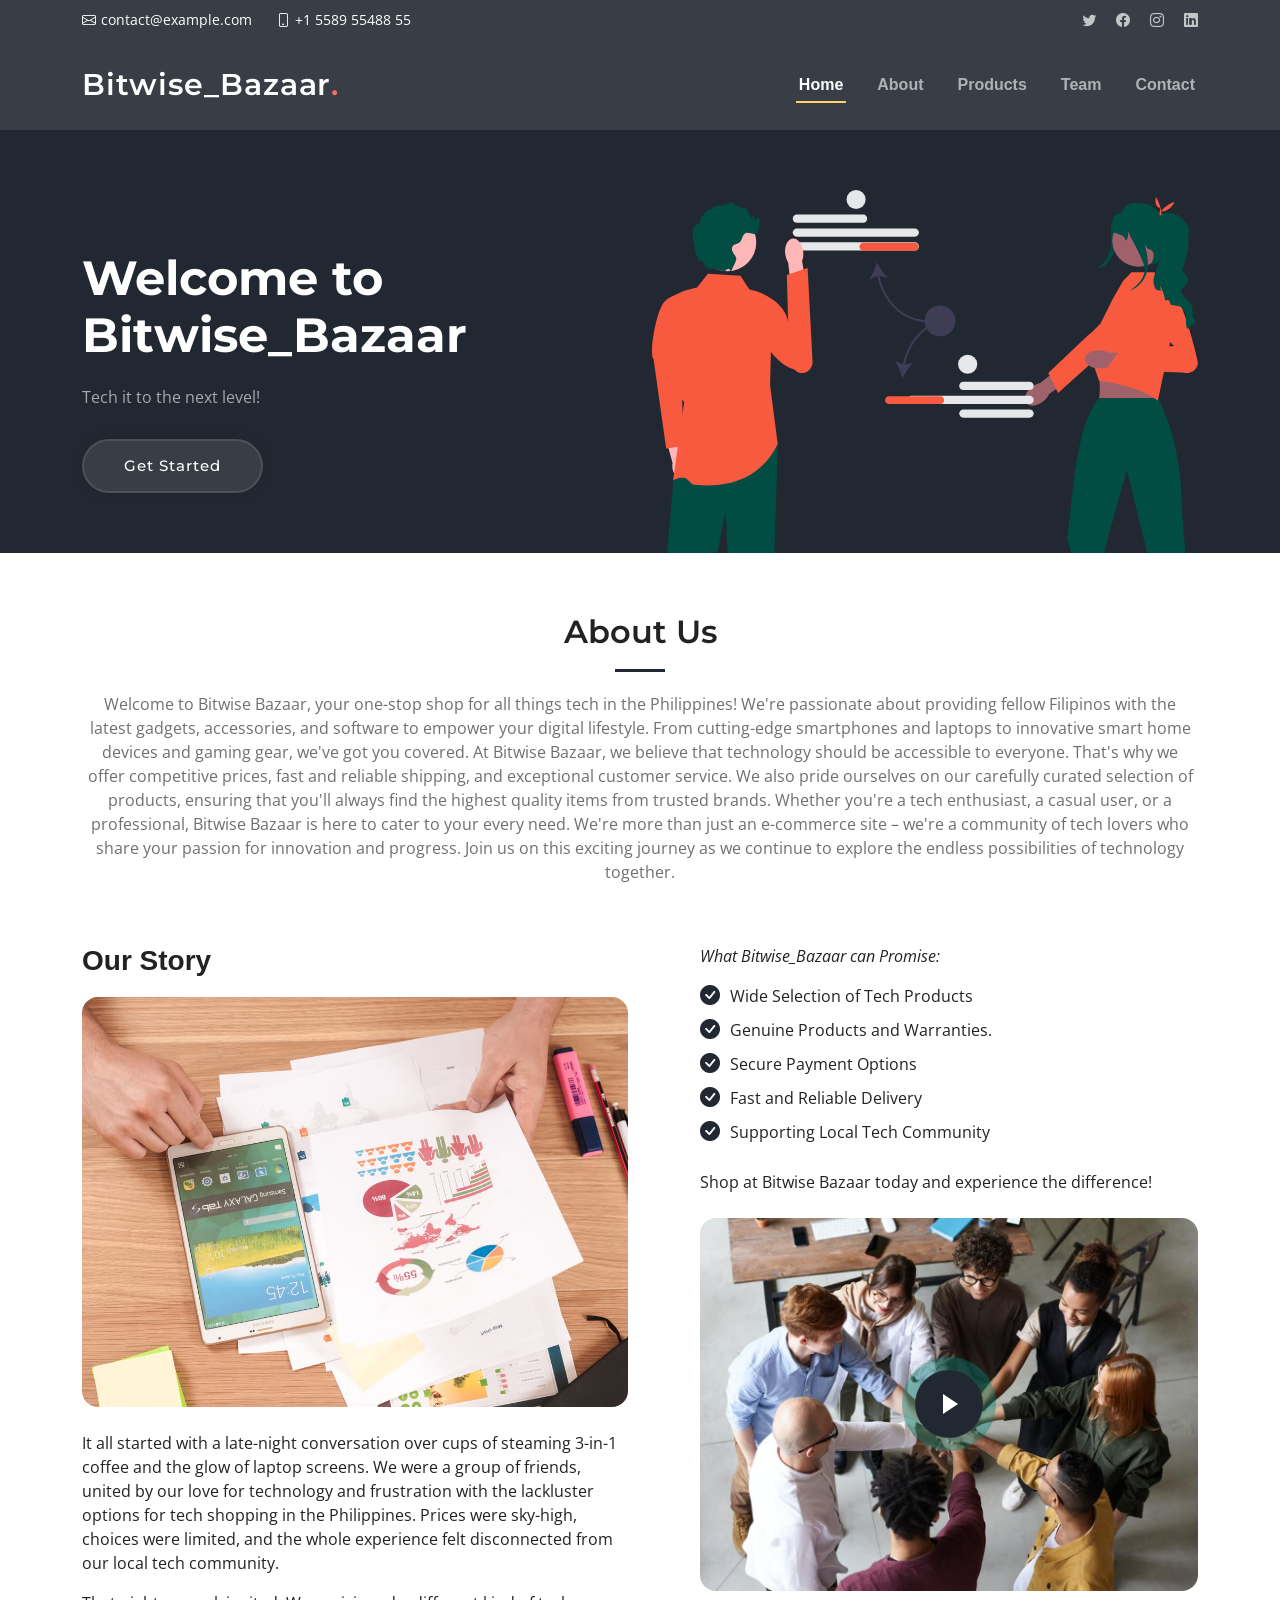
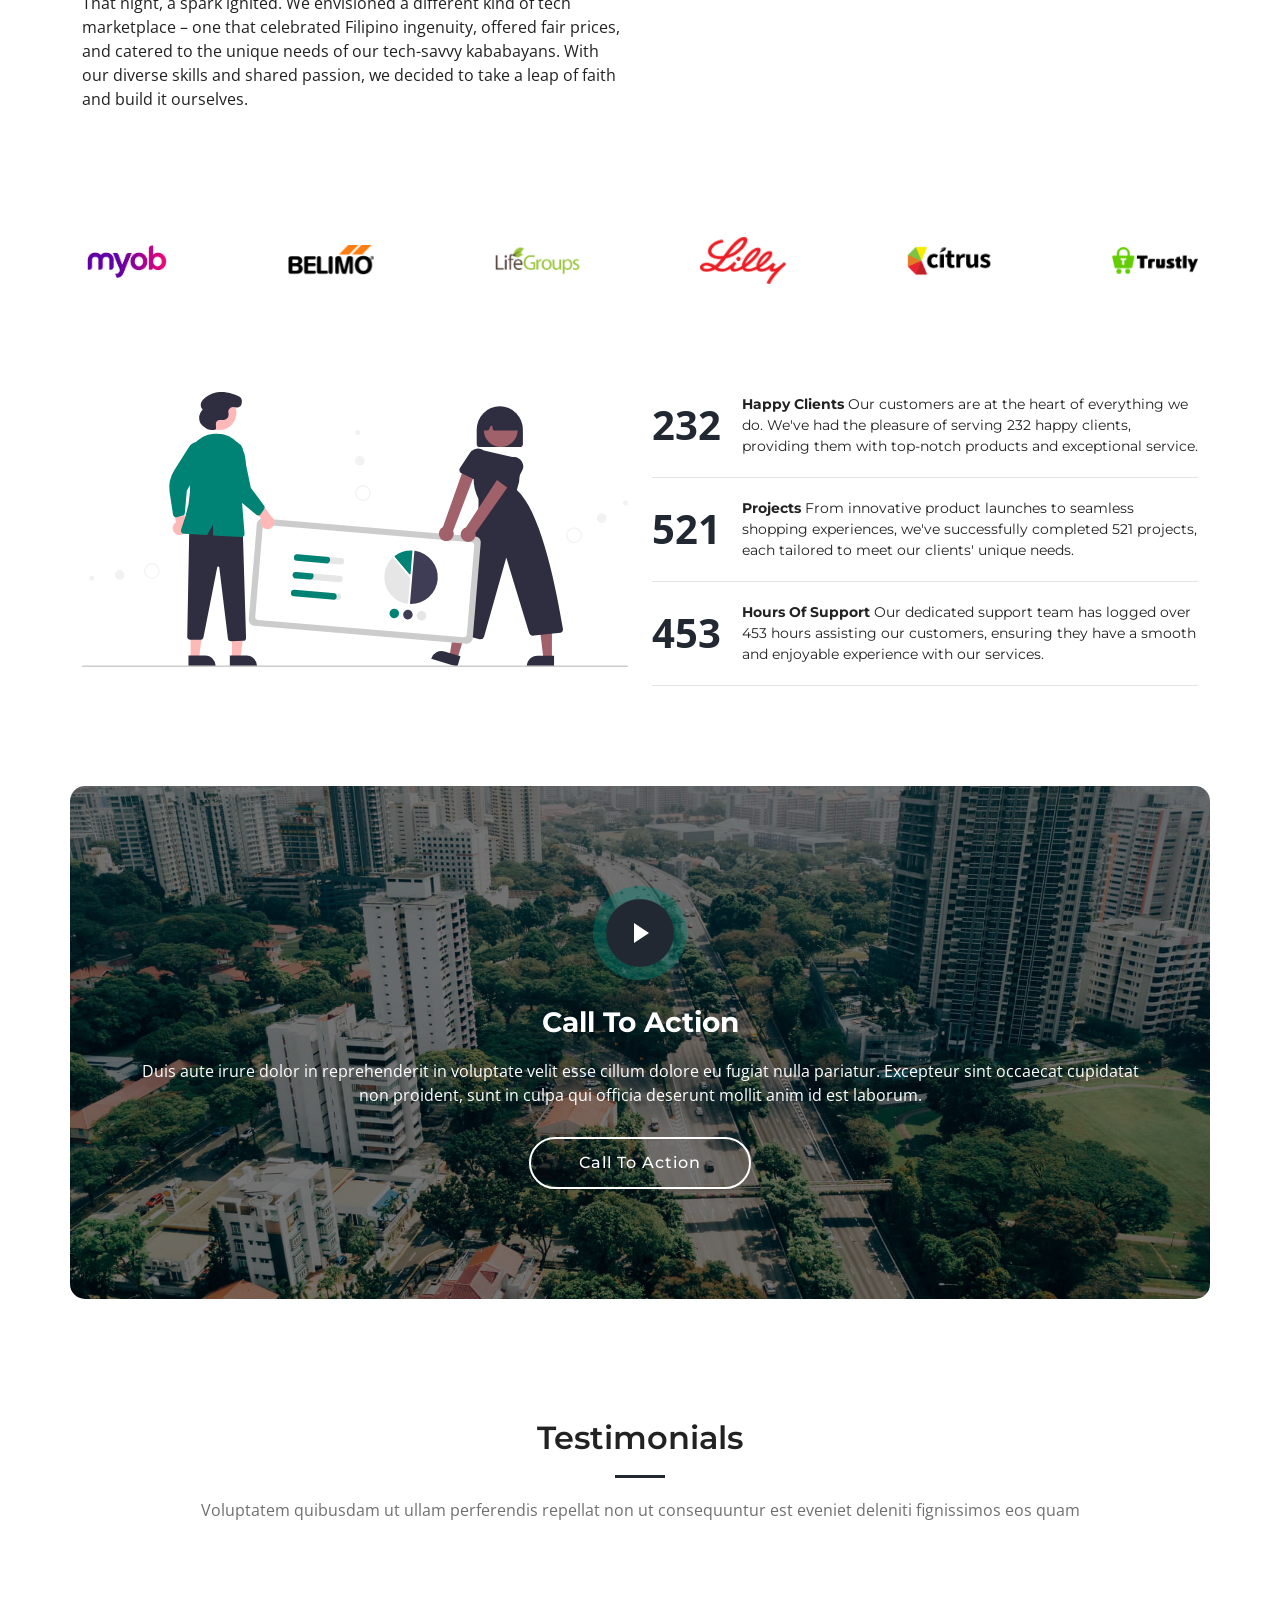
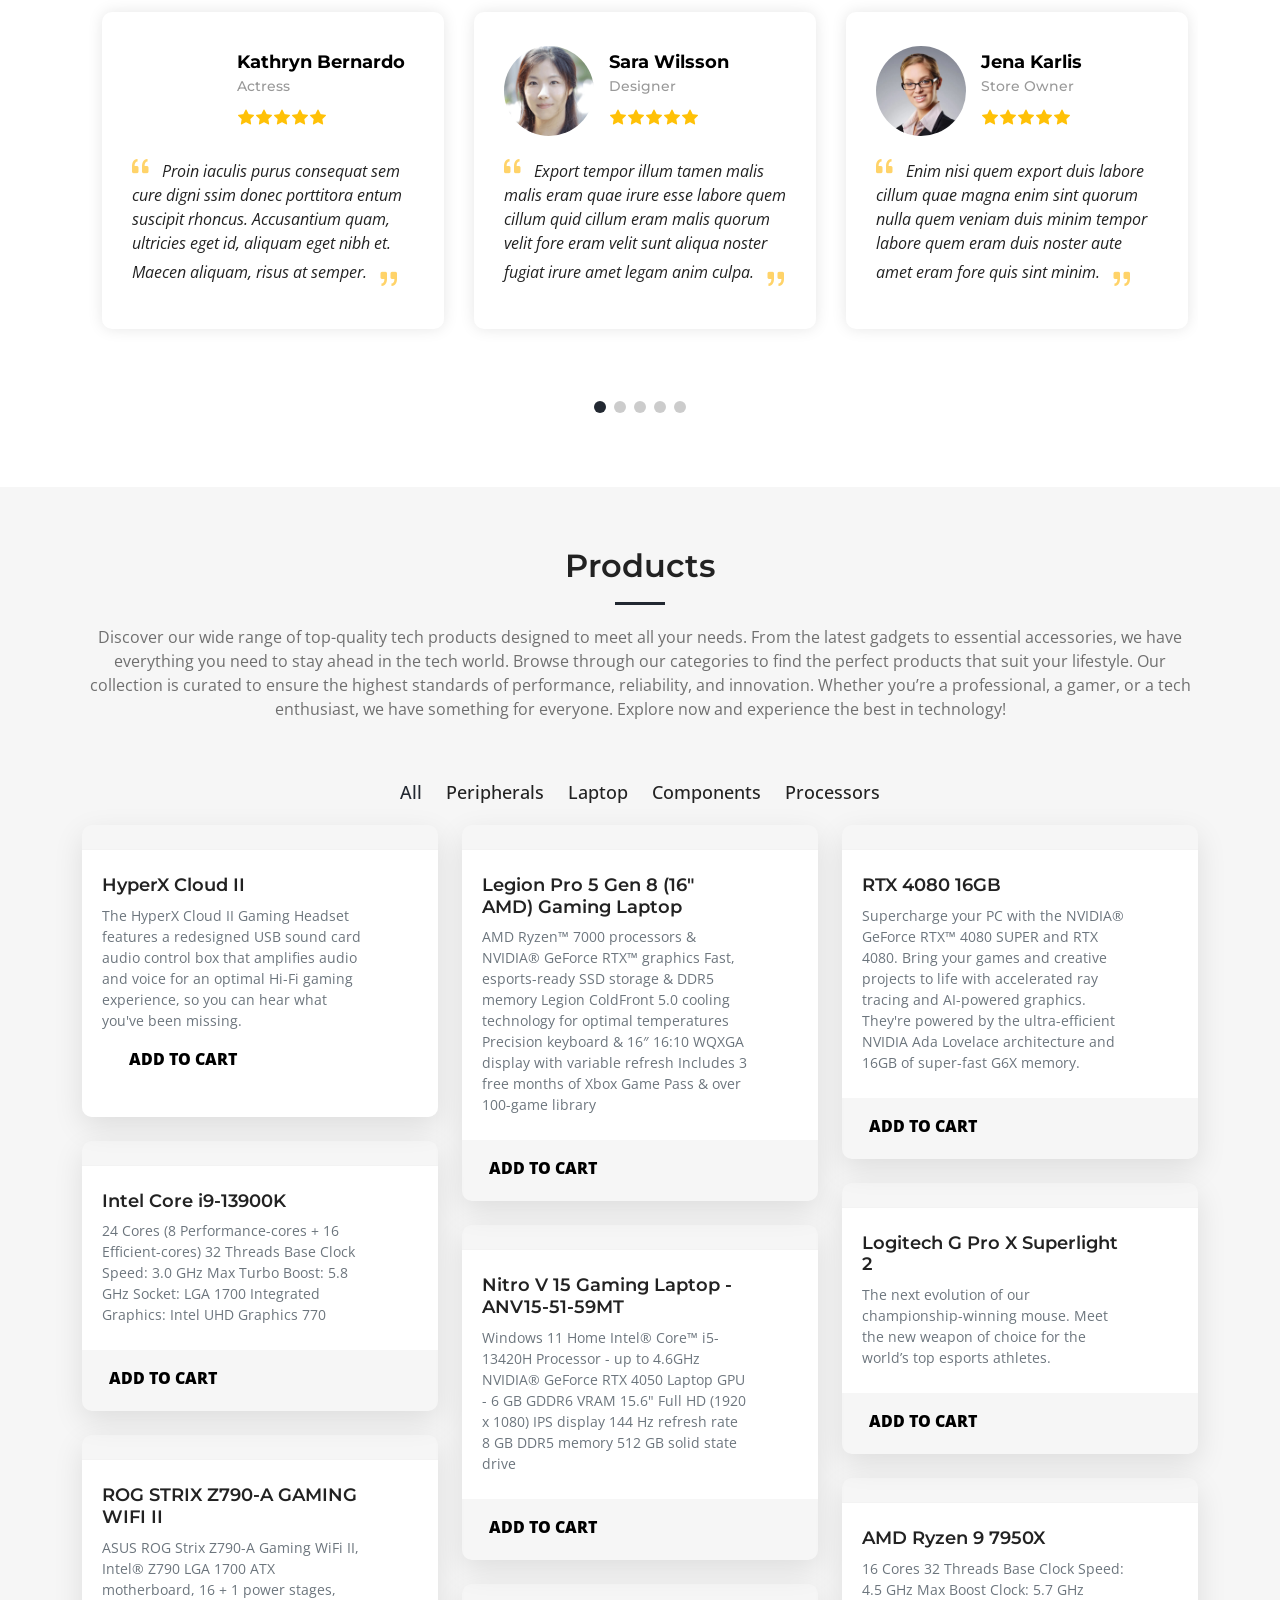
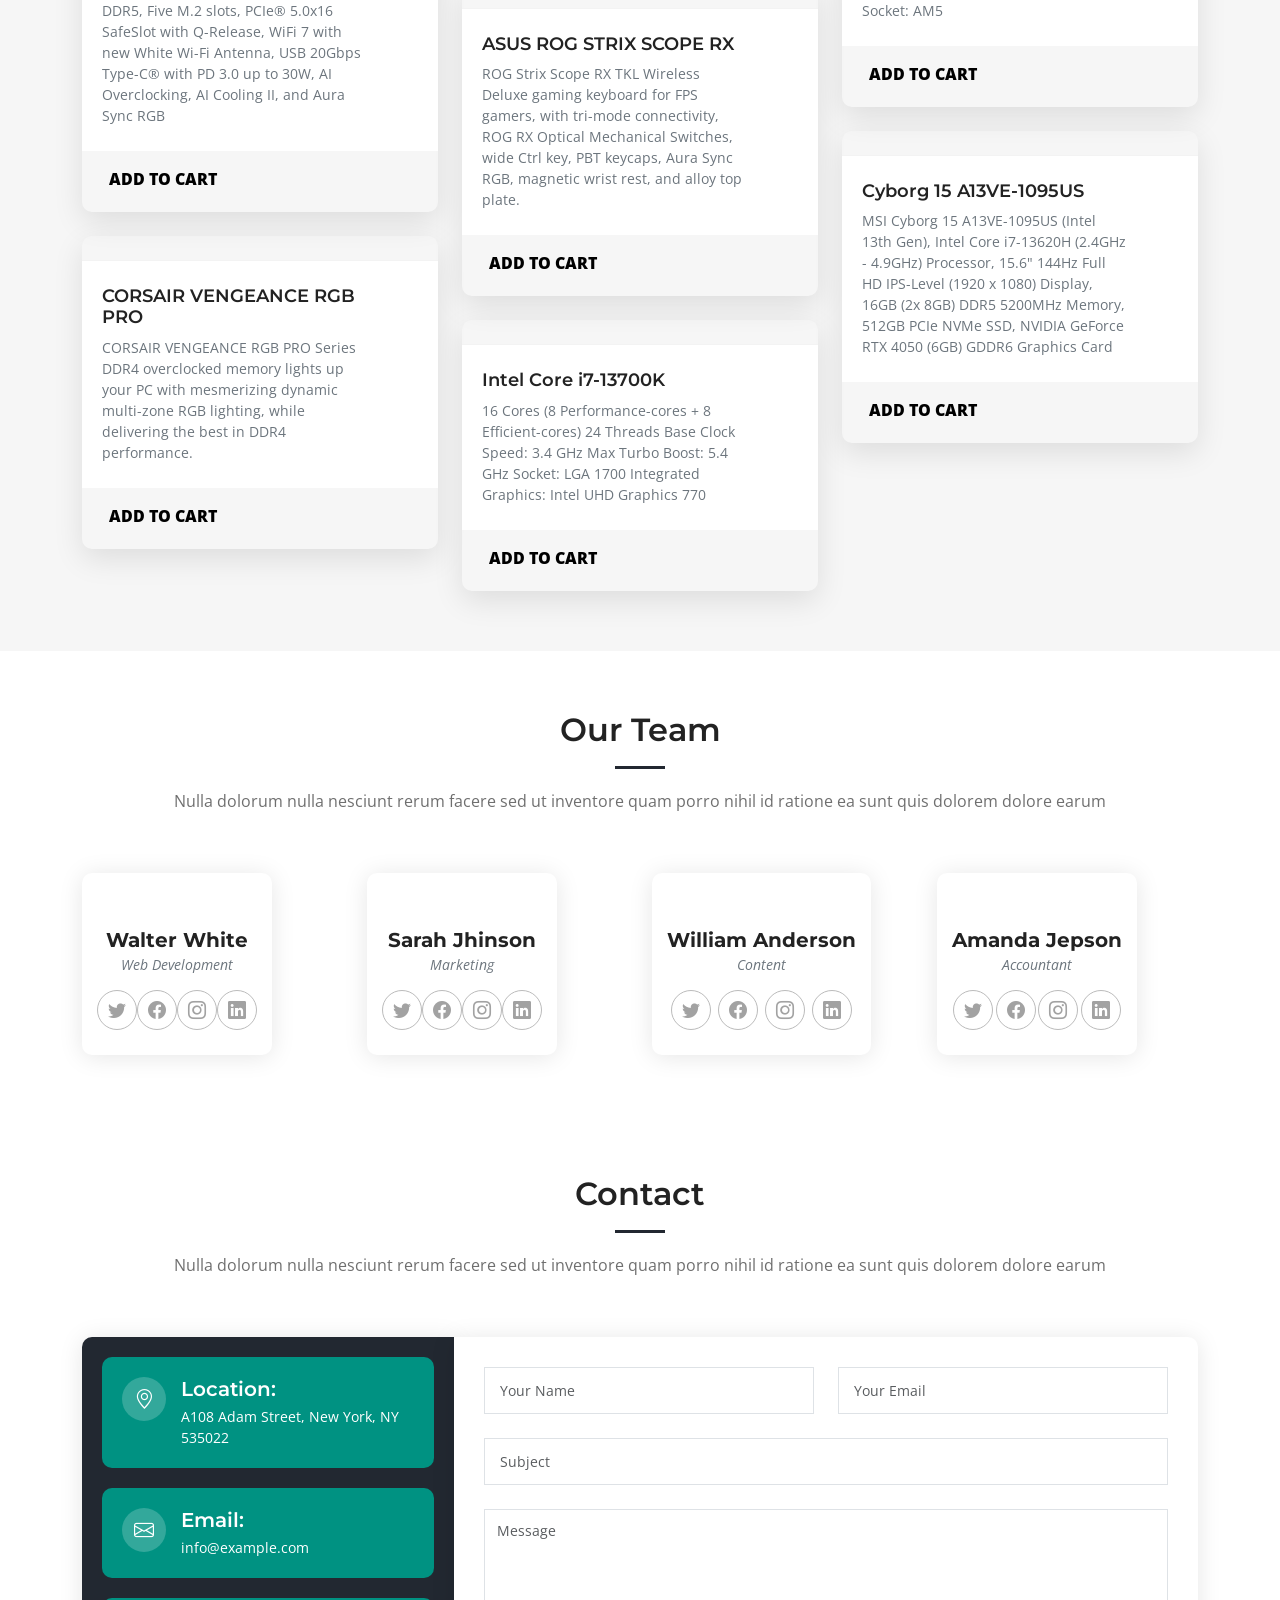
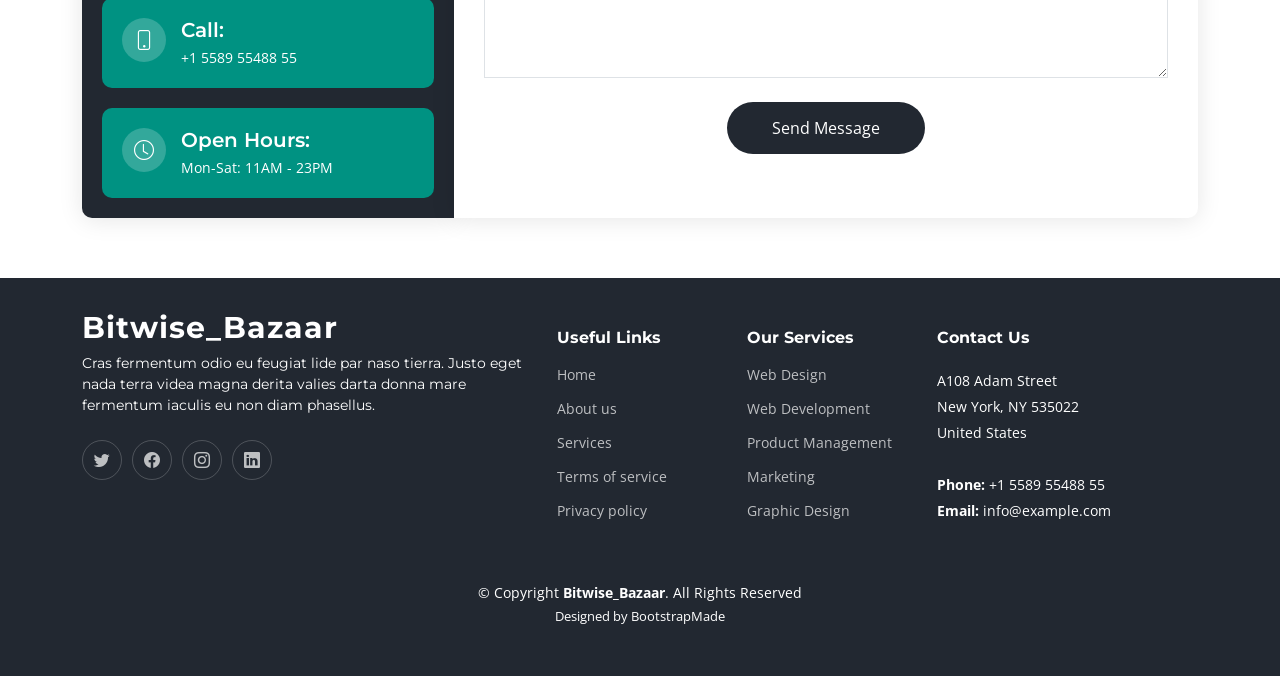
==== commit 64faafd3: "updated addToCart btn" ====
--- a/index.html
+++ b/index.html
@@ -388,7 +388,10 @@
                   <h4><a href="portfolio-details.html" title="More Details">HyperX Cloud II</a></h4>
                   <p>The HyperX Cloud II Gaming Headset features a redesigned USB sound card audio control box that amplifies audio and voice for an optimal Hi-Fi gaming experience, 
                     so you can hear what you've been missing.</p>
-                    <button class="add-to-cart-btn">Add to Cart</button>
+                    <button class="add-to-cart-btn">
+                      <span class="box">
+                      Add to Cart
+                  </span></button>
                 </div>
               </div>
             </div><!-- End Portfolio Item -->
@@ -408,7 +411,10 @@
                     
                     Includes 3 free months of Xbox Game Pass & over 100-game library</p>
                 </div>
-                <button class="add-to-cart-btn">Add to Cart</button>
+                <button class="add-to-cart-btn">
+                  <span class="box">
+                  Add to Cart
+              </span></button>
               </div>
             </div><!-- End Portfolio Item -->
 
@@ -419,7 +425,10 @@
                   <h4><a href="portfolio-details.html" title="More Details">RTX 4080 16GB</a></h4>
                   <p>Supercharge your PC with the NVIDIA® GeForce RTX™ 4080 SUPER and RTX 4080. Bring your games and creative projects to life with accelerated ray tracing and AI-powered graphics. They're powered by the ultra-efficient NVIDIA Ada Lovelace architecture and 16GB of super-fast G6X memory.</p>
                 </div>
-                <button class="add-to-cart-btn">Add to Cart</button>
+                <button class="add-to-cart-btn">
+                  <span class="box">
+                  Add to Cart
+              </span></button>
               </div>
             </div><!-- End Portfolio Item -->
 
@@ -436,7 +445,10 @@
                     Integrated Graphics: Intel UHD Graphics 770
                     </p>
                 </div>
-                <button class="add-to-cart-btn">Add to Cart</button>
+                <button class="add-to-cart-btn">
+                  <span class="box">
+                  Add to Cart
+              </span></button>
               </div>
             </div><!-- End Portfolio Item -->
 
@@ -447,7 +459,10 @@
                   <h4><a href="portfolio-details.html" title="More Details">Logitech G Pro X Superlight 2</a></h4>
                   <p>The next evolution of our championship-winning mouse. Meet the new weapon of choice for the world’s top esports athletes.</p>
                 </div>
-                <button class="add-to-cart-btn">Add to Cart</button>
+                <button class="add-to-cart-btn">
+                  <span class="box">
+                  Add to Cart
+              </span></button>
               </div>
             </div><!-- End Portfolio Item -->
 
@@ -463,7 +478,10 @@
                     8 GB DDR5 memory
                     512 GB solid state drive</p>
                 </div>
-                <button class="add-to-cart-btn">Add to Cart</button>
+                <button class="add-to-cart-btn">
+                  <span class="box">
+                  Add to Cart
+              </span></button>
               </div>
             </div><!-- End Portfolio Item -->
 
@@ -474,7 +492,10 @@
                   <h4><a href="portfolio-details.html" title="More Details">ROG STRIX Z790-A GAMING WIFI II</a></h4>
                   <p>ASUS ROG Strix Z790-A Gaming WiFi II, Intel® Z790 LGA 1700 ATX motherboard, 16 + 1 power stages, DDR5, Five M.2 slots, PCIe® 5.0x16 SafeSlot with Q-Release, WiFi 7 with new White Wi-Fi Antenna, USB 20Gbps Type-C® with PD 3.0 up to 30W, AI Overclocking, AI Cooling II, and Aura Sync RGB</p>
                 </div>
-                <button class="add-to-cart-btn">Add to Cart</button>
+                <button class="add-to-cart-btn">
+                  <span class="box">
+                  Add to Cart
+              </span></button>
               </div>
             </div><!-- End Portfolio Item -->
 
@@ -489,7 +510,10 @@
                     Max Boost Clock: 5.7 GHz
                     Socket: AM5</p>
                 </div>
-                <button class="add-to-cart-btn">Add to Cart</button>
+                <button class="add-to-cart-btn">
+                  <span class="box">
+                  Add to Cart
+              </span></button>
               </div>
             </div><!-- End Portfolio Item -->
 
@@ -500,7 +524,10 @@
                   <h4><a href="portfolio-details.html" title="More Details">ASUS ROG STRIX SCOPE RX</a></h4>
                   <p>ROG Strix Scope RX TKL Wireless Deluxe gaming keyboard for FPS gamers, with tri-mode connectivity, ROG RX Optical Mechanical Switches, wide Ctrl key, PBT keycaps, Aura Sync RGB, magnetic wrist rest, and alloy top plate.</p>
                 </div>
-                <button class="add-to-cart-btn">Add to Cart</button>
+                <button class="add-to-cart-btn">
+                  <span class="box">
+                  Add to Cart
+              </span></button>
               </div>
             </div><!-- End Portfolio Item -->
 
@@ -511,7 +538,10 @@
                   <h4><a href="portfolio-details.html" title="More Details">Cyborg 15 A13VE-1095US</a></h4>
                   <p>MSI Cyborg 15 A13VE-1095US (Intel 13th Gen), Intel Core i7-13620H (2.4GHz - 4.9GHz) Processor, 15.6" 144Hz Full HD IPS-Level (1920 x 1080) Display, 16GB (2x 8GB) DDR5 5200MHz Memory, 512GB PCIe NVMe SSD, NVIDIA GeForce RTX 4050 (6GB) GDDR6 Graphics Card</p>
                 </div>
-                <button class="add-to-cart-btn">Add to Cart</button>
+                <button class="add-to-cart-btn">
+                  <span class="box">
+                  Add to Cart
+              </span></button>
               </div>
             </div><!-- End Portfolio Item -->
 
@@ -522,7 +552,10 @@
                   <h4><a href="portfolio-details.html" title="More Details">CORSAIR VENGEANCE RGB PRO</a></h4>
                   <p>CORSAIR VENGEANCE RGB PRO Series DDR4 overclocked memory lights up your PC with mesmerizing dynamic multi-zone RGB lighting, while delivering the best in DDR4 performance.</p>
                 </div>
-                <button class="add-to-cart-btn">Add to Cart</button>
+                <button class="add-to-cart-btn">
+                  <span class="box">
+                  Add to Cart
+              </span></button>
               </div>
             </div><!-- End Portfolio Item -->
 
@@ -538,7 +571,10 @@
                     Socket: LGA 1700
                     Integrated Graphics: Intel UHD Graphics 770</p>
                 </div>
-                <button class="add-to-cart-btn">Add to Cart</button>
+                <button class="add-to-cart-btn">
+                  <span class="box">
+                  Add to Cart
+              </span></button>
               </div>
             </div><!-- End Portfolio Item -->
             <script>
--- a/assets/css/main.css
+++ b/assets/css/main.css
@@ -1436,61 +1436,75 @@
 # Pricing Section
 --------------------------------------------------------------*/
 
+.box {
+  width: 140px;
+  height: auto;
+  float: left;
+  transition: .5s linear;
+  position: relative;
+  display: block;
+  overflow: hidden;
+  padding: 15px;
+  text-align: center;
+  margin: 0 5px;
+  background: transparent;
+  text-transform: uppercase;
+  font-weight: 900;
+}
+
+.box:before {
+  position: absolute;
+  content: '';
+  left: 0;
+  bottom: 0;
+  height: 4px;
+  width: 100%;
+  border-bottom: 4px solid transparent;
+  border-left: 4px solid transparent;
+  box-sizing: border-box;
+  transform: translateX(100%);
+}
+
+.box:after {
+  position: absolute;
+  content: '';
+  top: 0;
+  left: 0;
+  width: 100%;
+  height: 4px;
+  border-top: 4px solid transparent;
+  border-right: 4px solid transparent;
+  box-sizing: border-box;
+  transform: translateX(-100%);
+}
+
+.box:hover {
+  box-shadow: 0 5px 15px rgba(0, 0, 0, 0.5);
+}
+
+.box:hover:before {
+  border-color: #262626;
+  height: 100%;
+  transform: translateX(0);
+  transition: .3s transform linear, .3s height linear .3s;
+}
+
+.box:hover:after {
+  border-color: #262626;
+  height: 100%;
+  transform: translateX(0);
+  transition: .3s transform linear, .3s height linear .5s;
+}
 .add-to-cart-btn {
-  
-    padding: 15px 20px;
-    font-size: 16px;
-    background: transparent;
-    border: none;
-    position: relative;
-    color: #f0f0f0;
-    z-index: 1;
-}
-
-.add-to-cart-btn::after,
-.add-to-cart-btn::before {
-  content: '';
-  position: absolute;
-  bottom: 0;
-  right: 0;
-  z-index: -99999;
-  transition: all .4s;
-}
-
-.add-to-cart-btn::before {
-  transform: translate(0%, 0%);
-  width: 100%;
-  height: 100%;
-  background: #28282d;
-  border-radius: 10px;
-}
-
-.add-to-cart-btn::after {
-  transform: translate(10px, 10px);
-  width: 35px;
-  height: 35px;
-  background: #ffffff15;
-  backdrop-filter: blur(5px);
-  border-radius: 50px;
-}
-
-.add-to-cart-btn:hover::before {
-  transform: translate(5%, 20%);
-  width: 110%;
-  height: 110%;
-}
-
-.add-to-cart-btn:hover::after {
-  border-radius: 10px;
-  transform: translate(0, 0);
-  width: 100%;
-  height: 100%;
-}
-
-.add-to-cart-btn:active::after {
-  transition: 0s;
-  transform: translate(0, 5%);
-}
+  color: black;
+  text-decoration: none;
+  cursor: pointer;
+  outline: none;
+  border: none;
+  background: transparent;
+}
+
+
 
 .pricing .pricing-item {
   padding: 60px 40px;
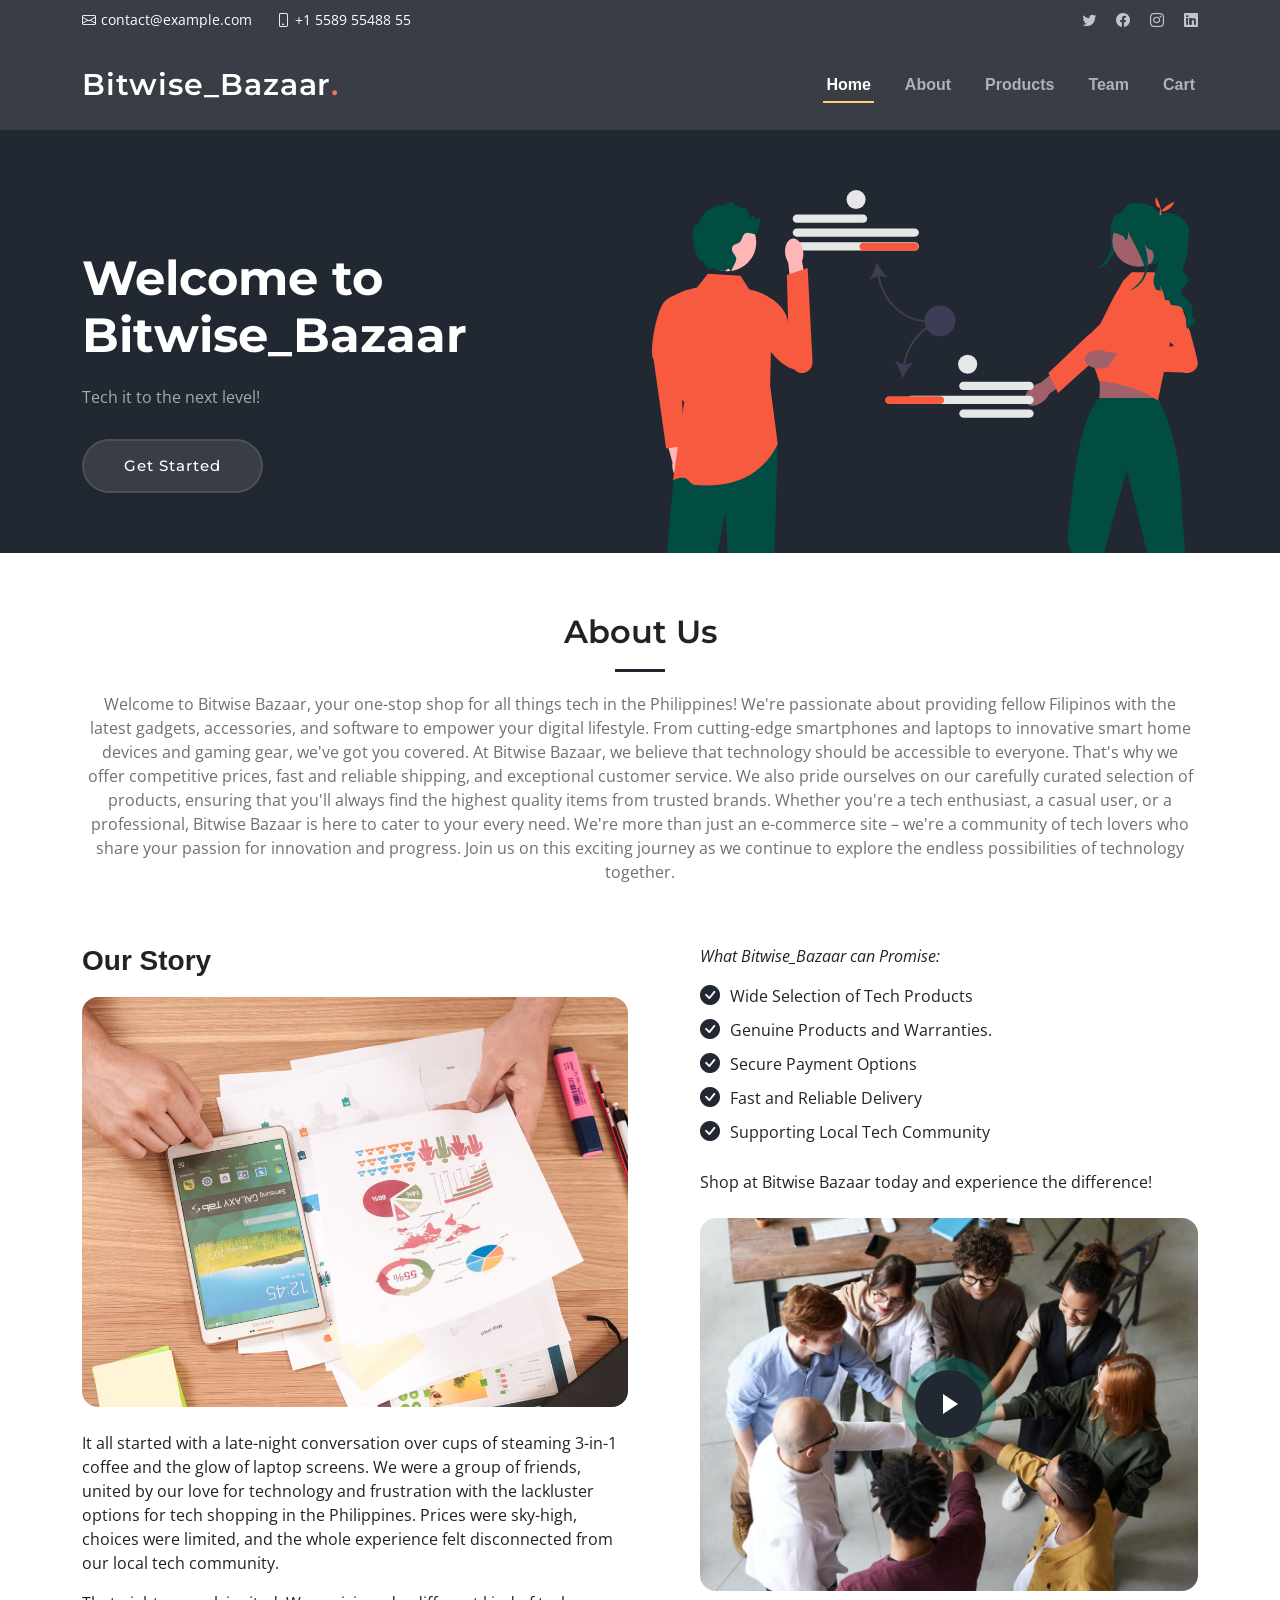
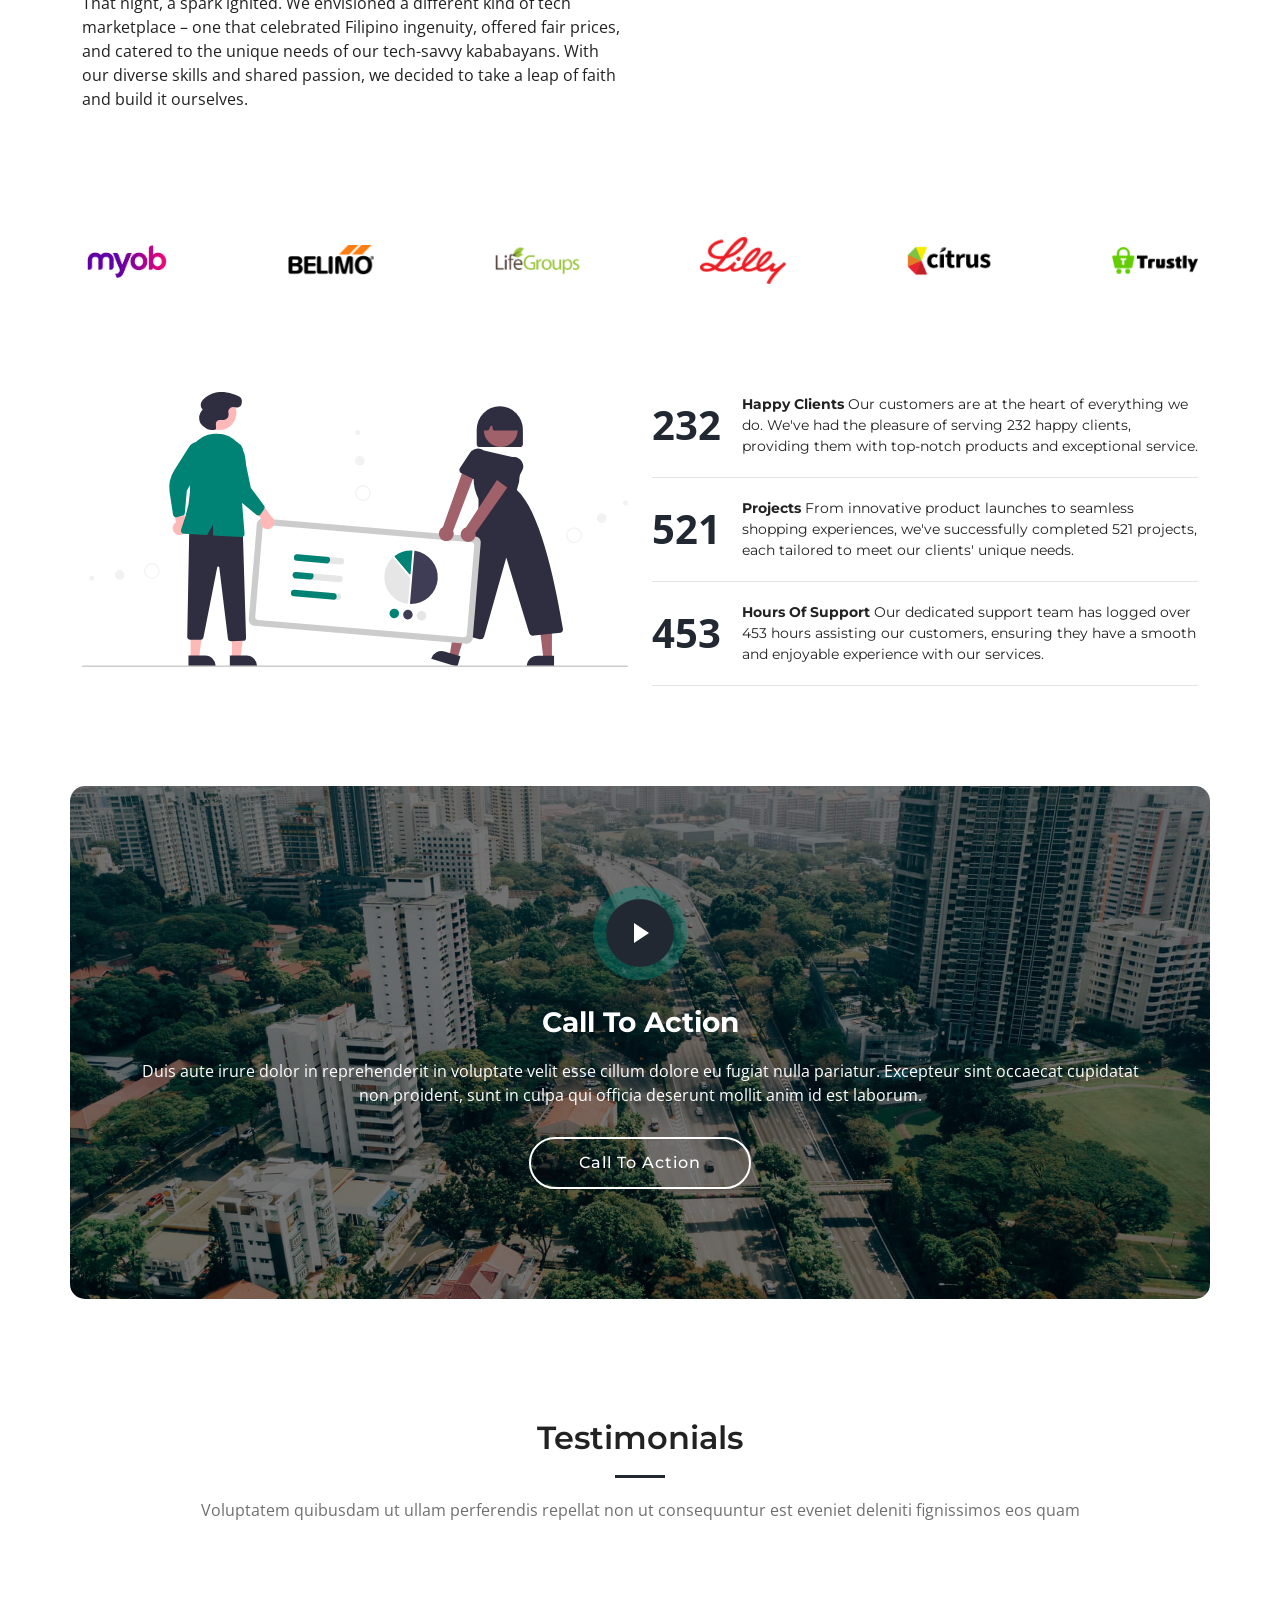
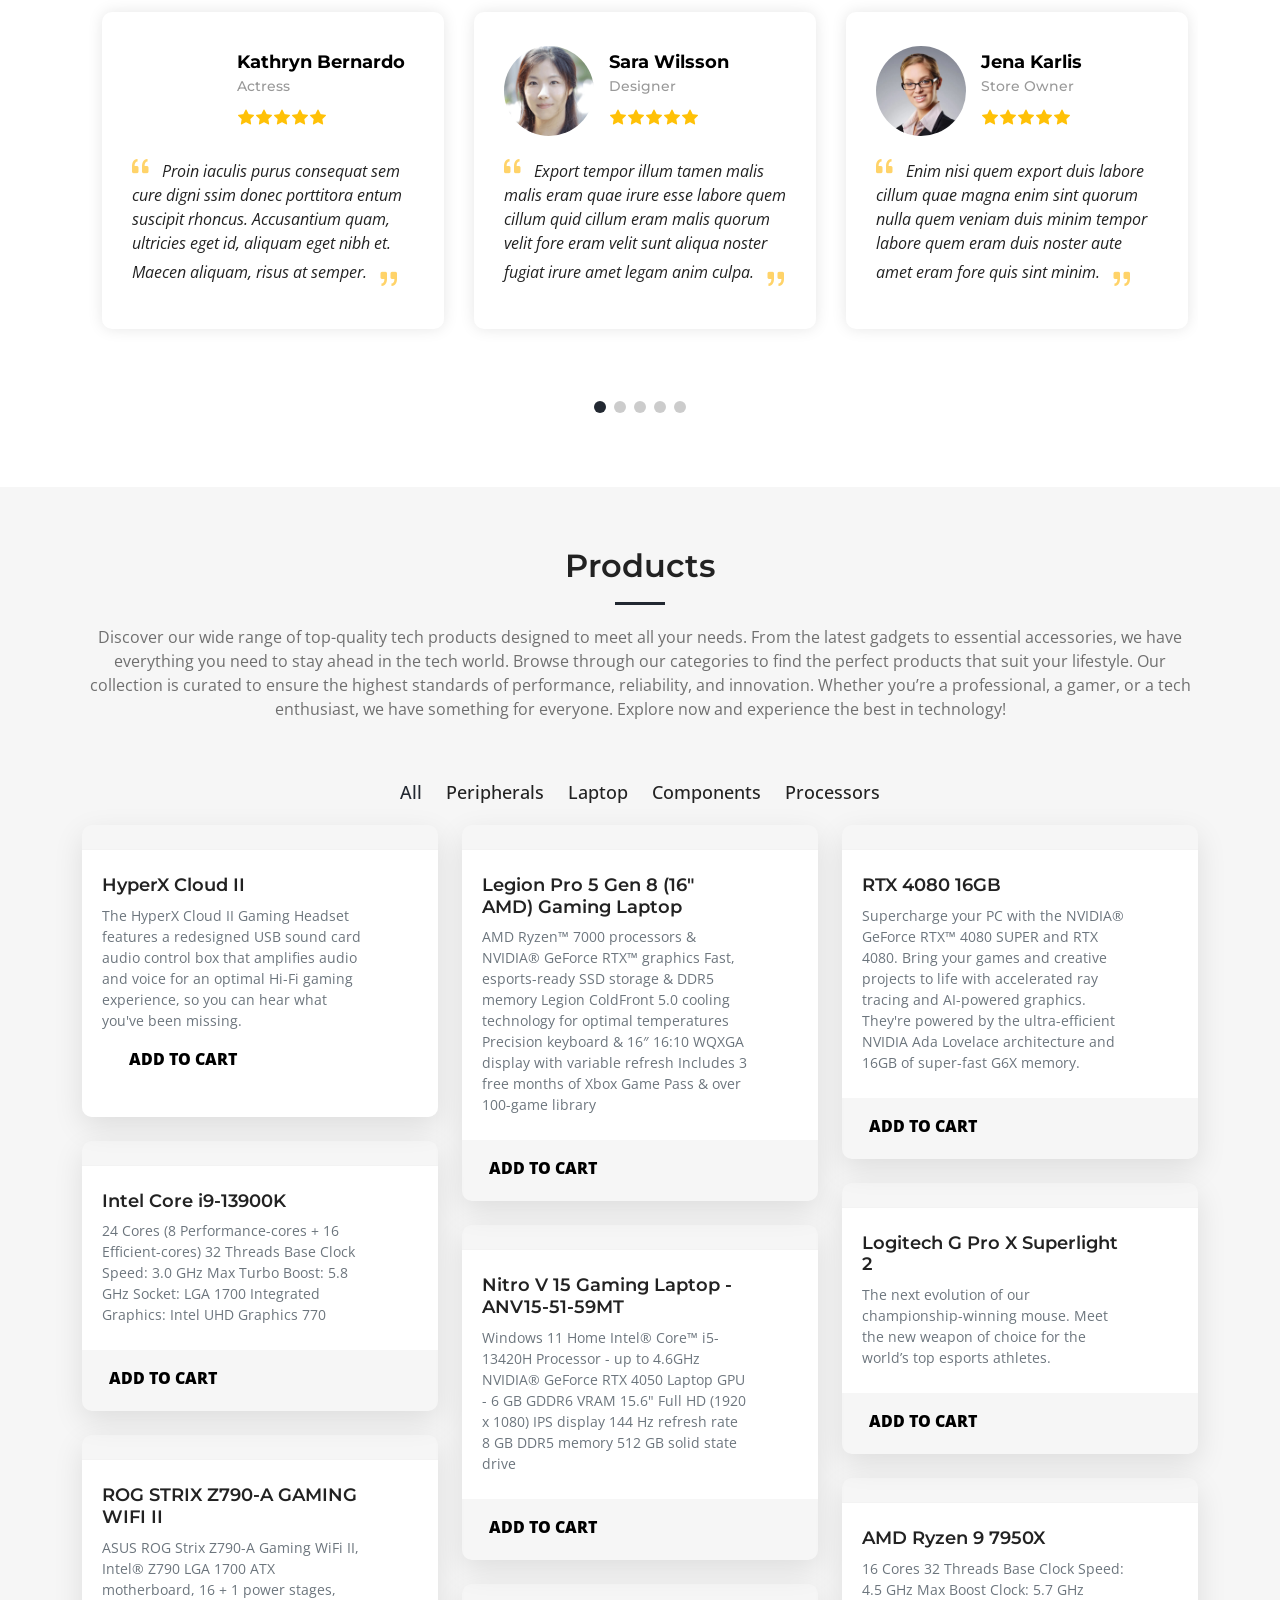
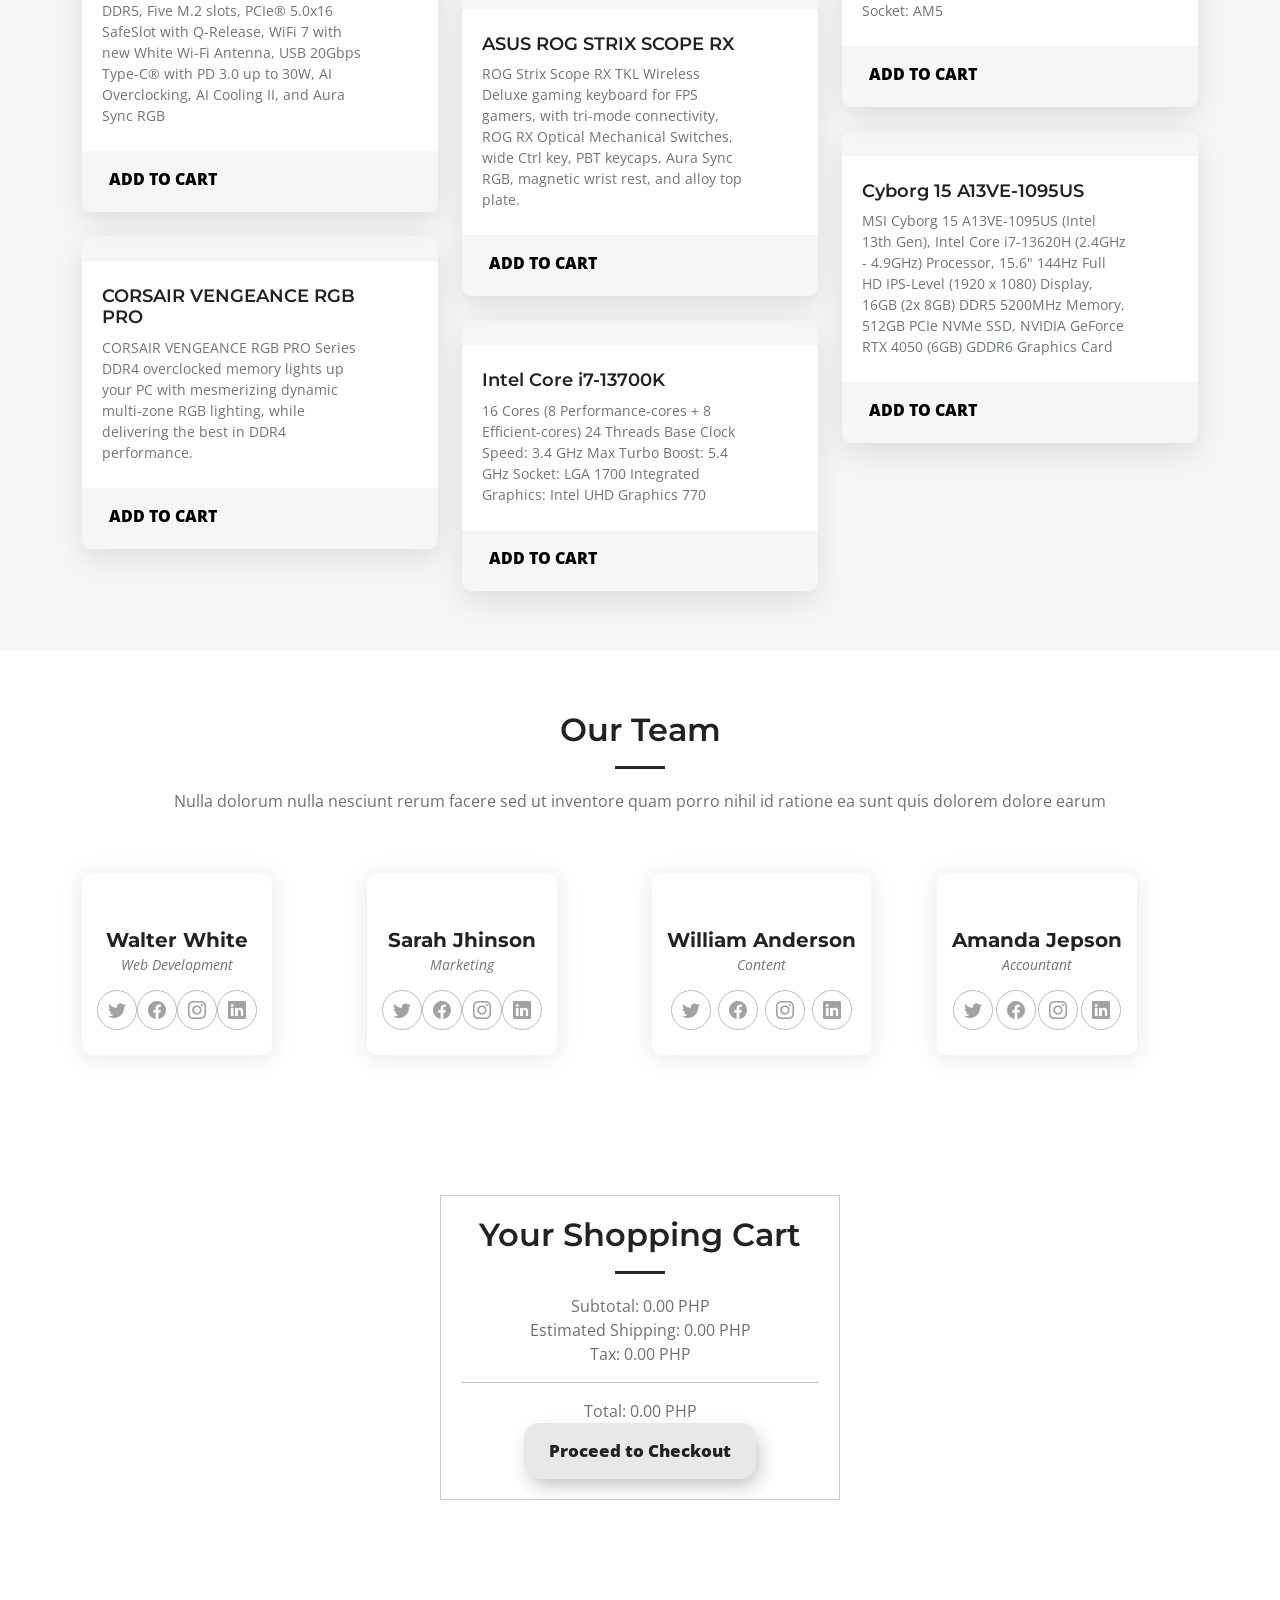
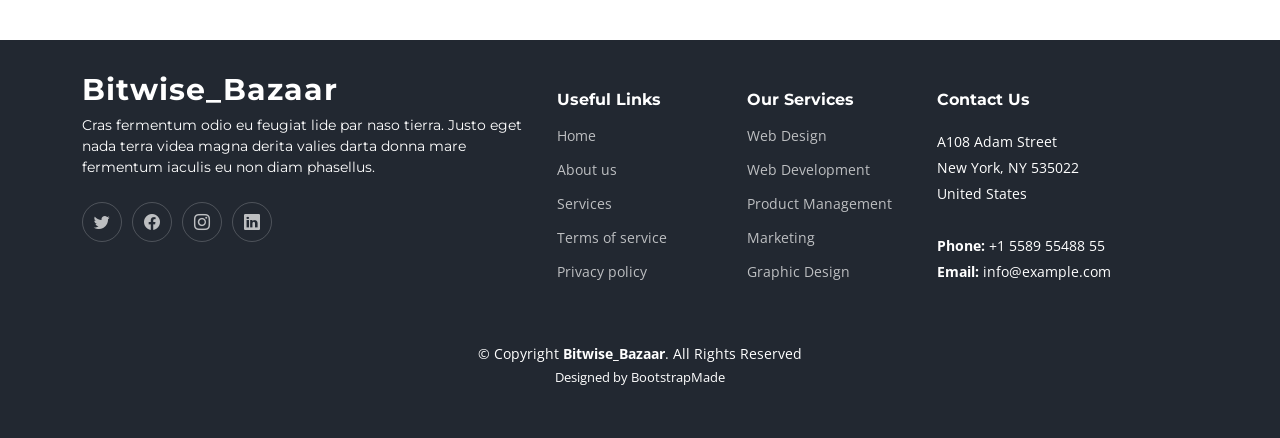
==== commit fae8a7c3: "added cart" ====
--- a/index.html
+++ b/index.html
@@ -69,8 +69,7 @@
           <li><a href="#about">About</a></li>
           <li><a href="#portfolio">Products</a></li>
           <li><a href="#team">Team</a></li>
-        
-          <li><a href="#contact">Contact</a></li>
+          <li><a href="#contact">Cart</a></li>
         </ul>
       </nav><!-- .navbar -->
 
@@ -676,74 +675,22 @@
       <div class="container" data-aos="fade-up">
 
         <div class="section-header">
-          <h2>Contact</h2>
-          <p>Nulla dolorum nulla nesciunt rerum facere sed ut inventore quam porro nihil id ratione ea sunt quis dolorem dolore earum</p>
-        </div>
-
-        <div class="row gx-lg-0 gy-4">
-
-          <div class="col-lg-4">
-
-            <div class="info-container d-flex flex-column align-items-center justify-content-center">
-              <div class="info-item d-flex">
-                <i class="bi bi-geo-alt flex-shrink-0"></i>
-                <div>
-                  <h4>Location:</h4>
-                  <p>A108 Adam Street, New York, NY 535022</p>
-                </div>
-              </div><!-- End Info Item -->
-
-              <div class="info-item d-flex">
-                <i class="bi bi-envelope flex-shrink-0"></i>
-                <div>
-                  <h4>Email:</h4>
-                  <p>info@example.com</p>
-                </div>
-              </div><!-- End Info Item -->
-
-              <div class="info-item d-flex">
-                <i class="bi bi-phone flex-shrink-0"></i>
-                <div>
-                  <h4>Call:</h4>
-                  <p>+1 5589 55488 55</p>
-                </div>
-              </div><!-- End Info Item -->
-
-              <div class="info-item d-flex">
-                <i class="bi bi-clock flex-shrink-0"></i>
-                <div>
-                  <h4>Open Hours:</h4>
-                  <p>Mon-Sat: 11AM - 23PM</p>
-                </div>
-              </div><!-- End Info Item -->
+          <div id="cart-container" class="cart-container">
+            <h2>Your Shopping Cart</h2>
+          
+            <div class="cart-items">
+              </div>
+          
+            <div class="cart-summary">
+              <p>Subtotal: <span id="cart-subtotal">0.00 PHP</span></p>
+              <p>Estimated Shipping: <span id="cart-shipping">0.00 PHP</span></p>
+              <p>Tax: <span id="cart-tax">0.00 PHP</span></p>
+              <hr>
+              <p>Total: <span id="cart-total">0.00 PHP</span></p>
+              <button class="checkout-btn">Proceed to Checkout</button>
             </div>
-
-          </div>
-
-          <div class="col-lg-8">
-            <form action="forms/contact.php" method="post" role="form" class="php-email-form">
-              <div class="row">
-                <div class="col-md-6 form-group">
-                  <input type="text" name="name" class="form-control" id="name" placeholder="Your Name" required>
-                </div>
-                <div class="col-md-6 form-group mt-3 mt-md-0">
-                  <input type="email" class="form-control" name="email" id="email" placeholder="Your Email" required>
-                </div>
-              </div>
-              <div class="form-group mt-3">
-                <input type="text" class="form-control" name="subject" id="subject" placeholder="Subject" required>
-              </div>
-              <div class="form-group mt-3">
-                <textarea class="form-control" name="message" rows="7" placeholder="Message" required></textarea>
-              </div>
-              <div class="my-3">
-                <div class="loading">Loading</div>
-                <div class="error-message"></div>
-                <div class="sent-message">Your message has been sent. Thank you!</div>
-              </div>
-              <div class="text-center"><button type="submit">Send Message</button></div>
-            </form>
-          </div><!-- End Contact Form -->
+          </div>
+        </div>
 
         </div>
 
--- a/assets/css/main.css
+++ b/assets/css/main.css
@@ -1645,6 +1645,76 @@
   }
 }
 
+.checkout-btn {
+  padding: 15px 25px;
+  border: unset;
+  border-radius: 15px;
+  color: #212121;
+  z-index: 1;
+  background: #e8e8e8;
+  position: relative;
+  font-weight: 1000;
+  font-size: 17px;
+  -webkit-box-shadow: 4px 8px 19px -3px rgba(0,0,0,0.27);
+  box-shadow: 4px 8px 19px -3px rgba(0,0,0,0.27);
+  transition: all 250ms;
+  overflow: hidden;
+}
+
+.checkout-btn::before {
+  content: "";
+  position: absolute;
+  top: 0;
+  left: 0;
+  height: 100%;
+  width: 0;
+  border-radius: 15px;
+  background-color: #212121;
+  z-index: -1;
+  -webkit-box-shadow: 4px 8px 19px -3px rgba(0,0,0,0.27);
+  box-shadow: 4px 8px 19px -3px rgba(0,0,0,0.27);
+  transition: all 250ms
+ }
+ 
+ .checkout-btn:hover {
+  color: #e8e8e8;
+ }
+ 
+ .checkout-btn:hover::before {
+  width: 100%;
+ }
+
+.cart-container {
+  border: 1px solid #ccc;
+  padding: 20px;
+  max-width: 400px;
+  margin: 20px auto;
+}
+
+.cart-items {
+  margin-bottom: 20px;
+}
+
+.cart-item {
+  display: flex;
+  align-items: center;
+  margin-bottom: 10px;
+}
+
+.cart-item img {
+  width: 50px;
+  height: 50px;
+  margin-right: 10px;
+}
+
+.cart-item-name {
+  font-weight: bold;
+}
+
+.cart-item-price {
+  margin-left: auto;
+}
+
 /*--------------------------------------------------------------
 # Frequently Asked Questions Section
 --------------------------------------------------------------*/
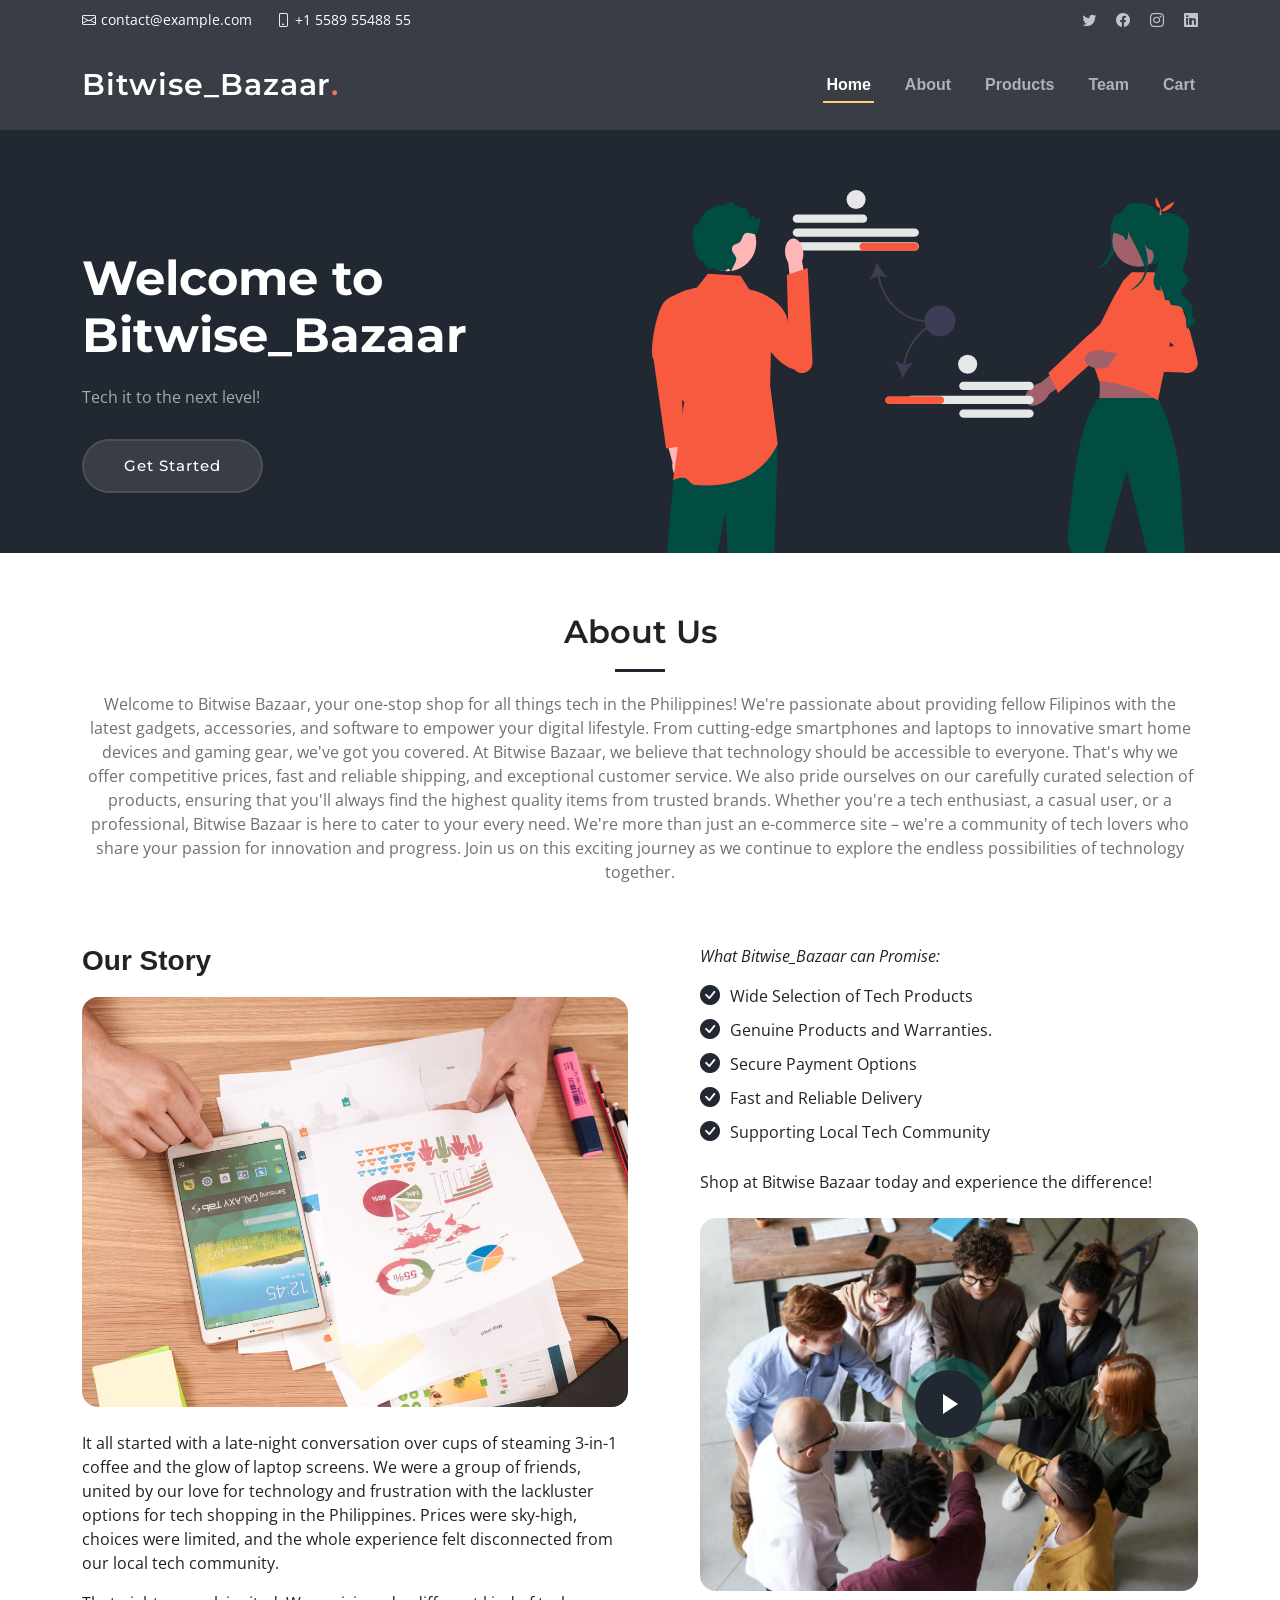
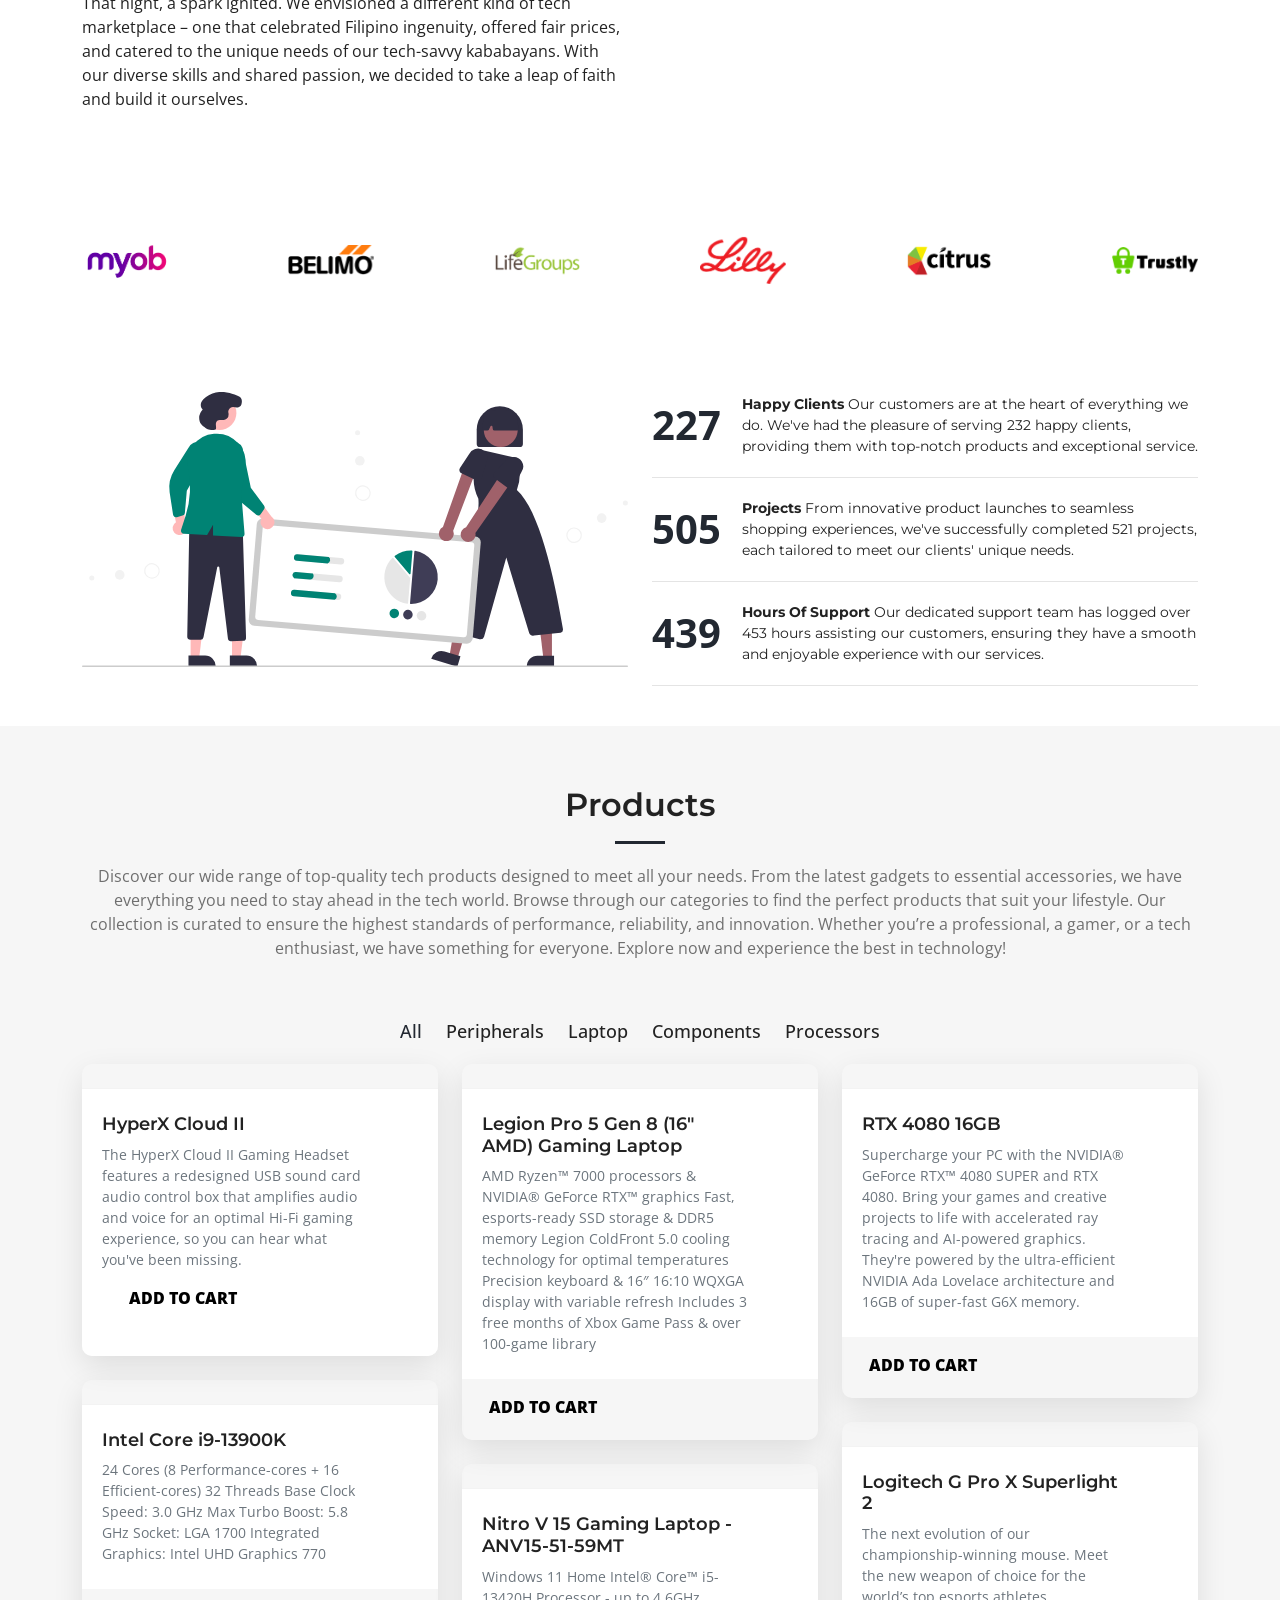
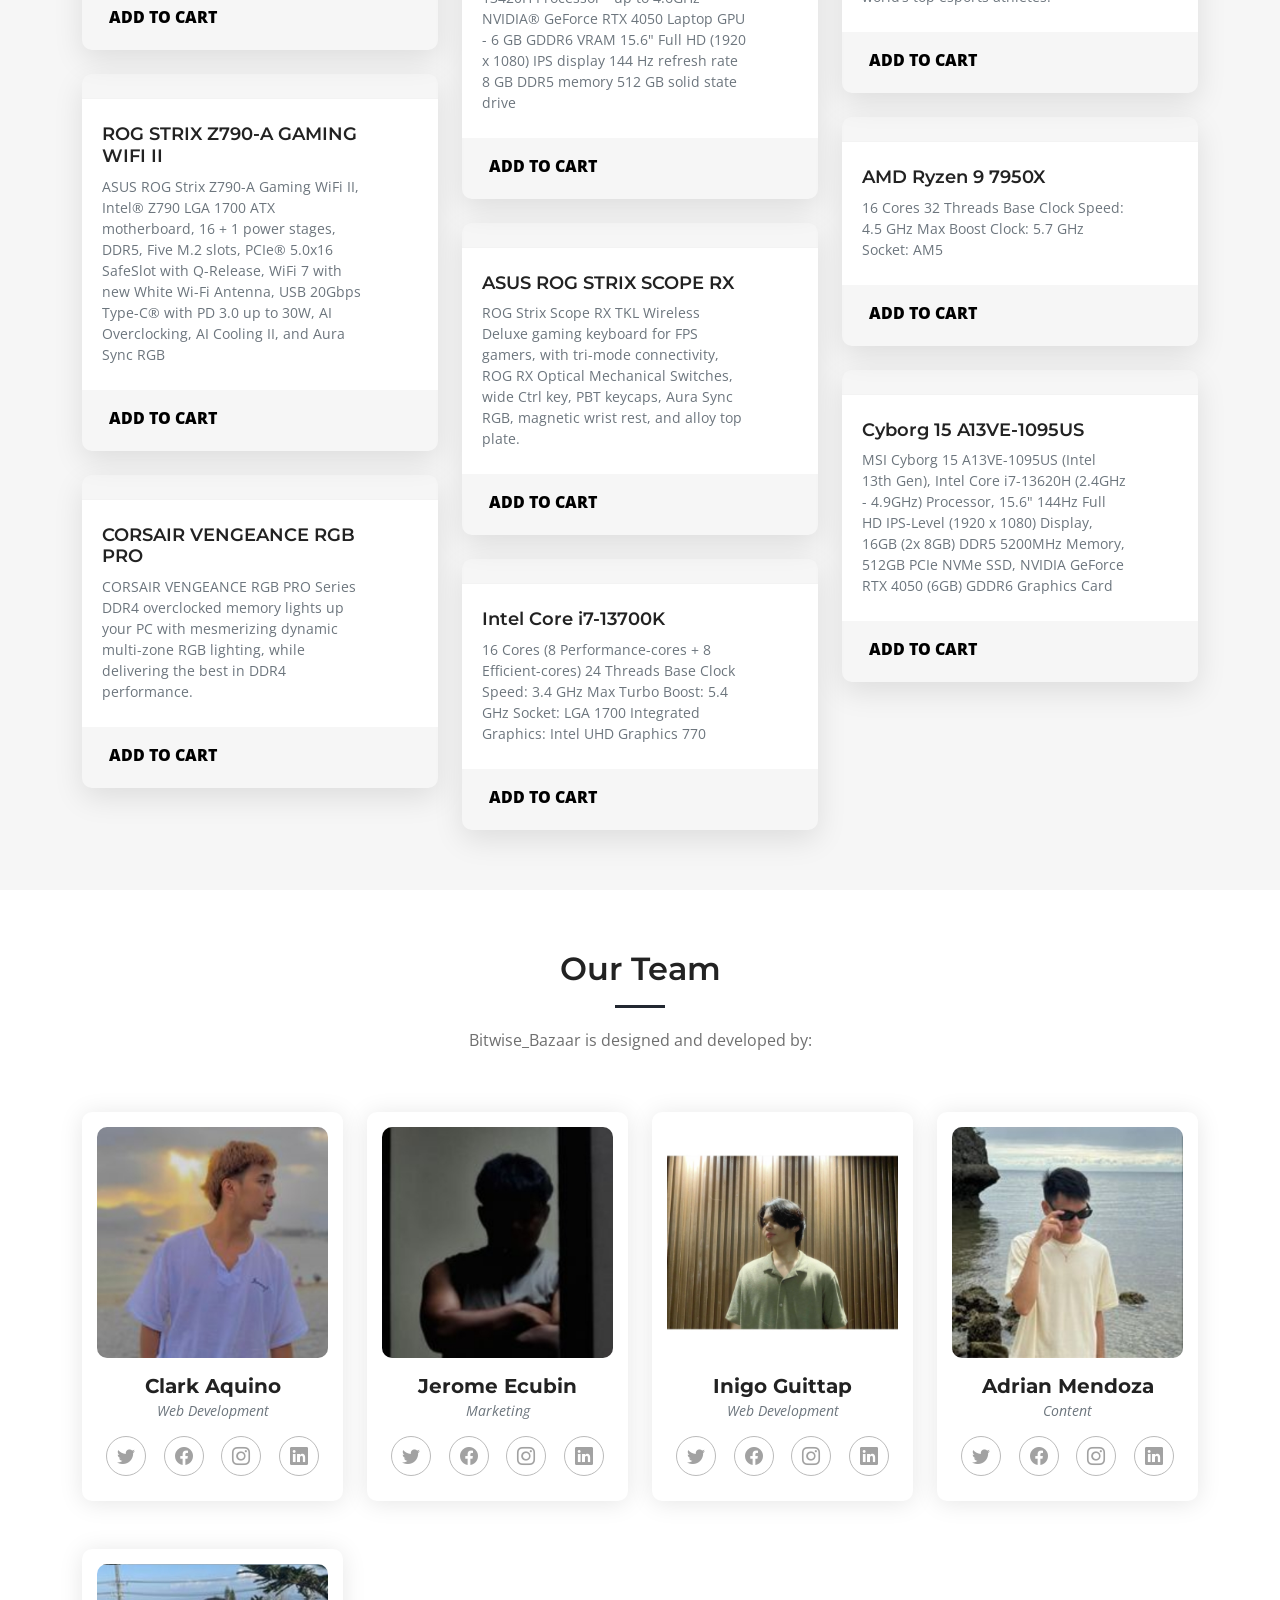
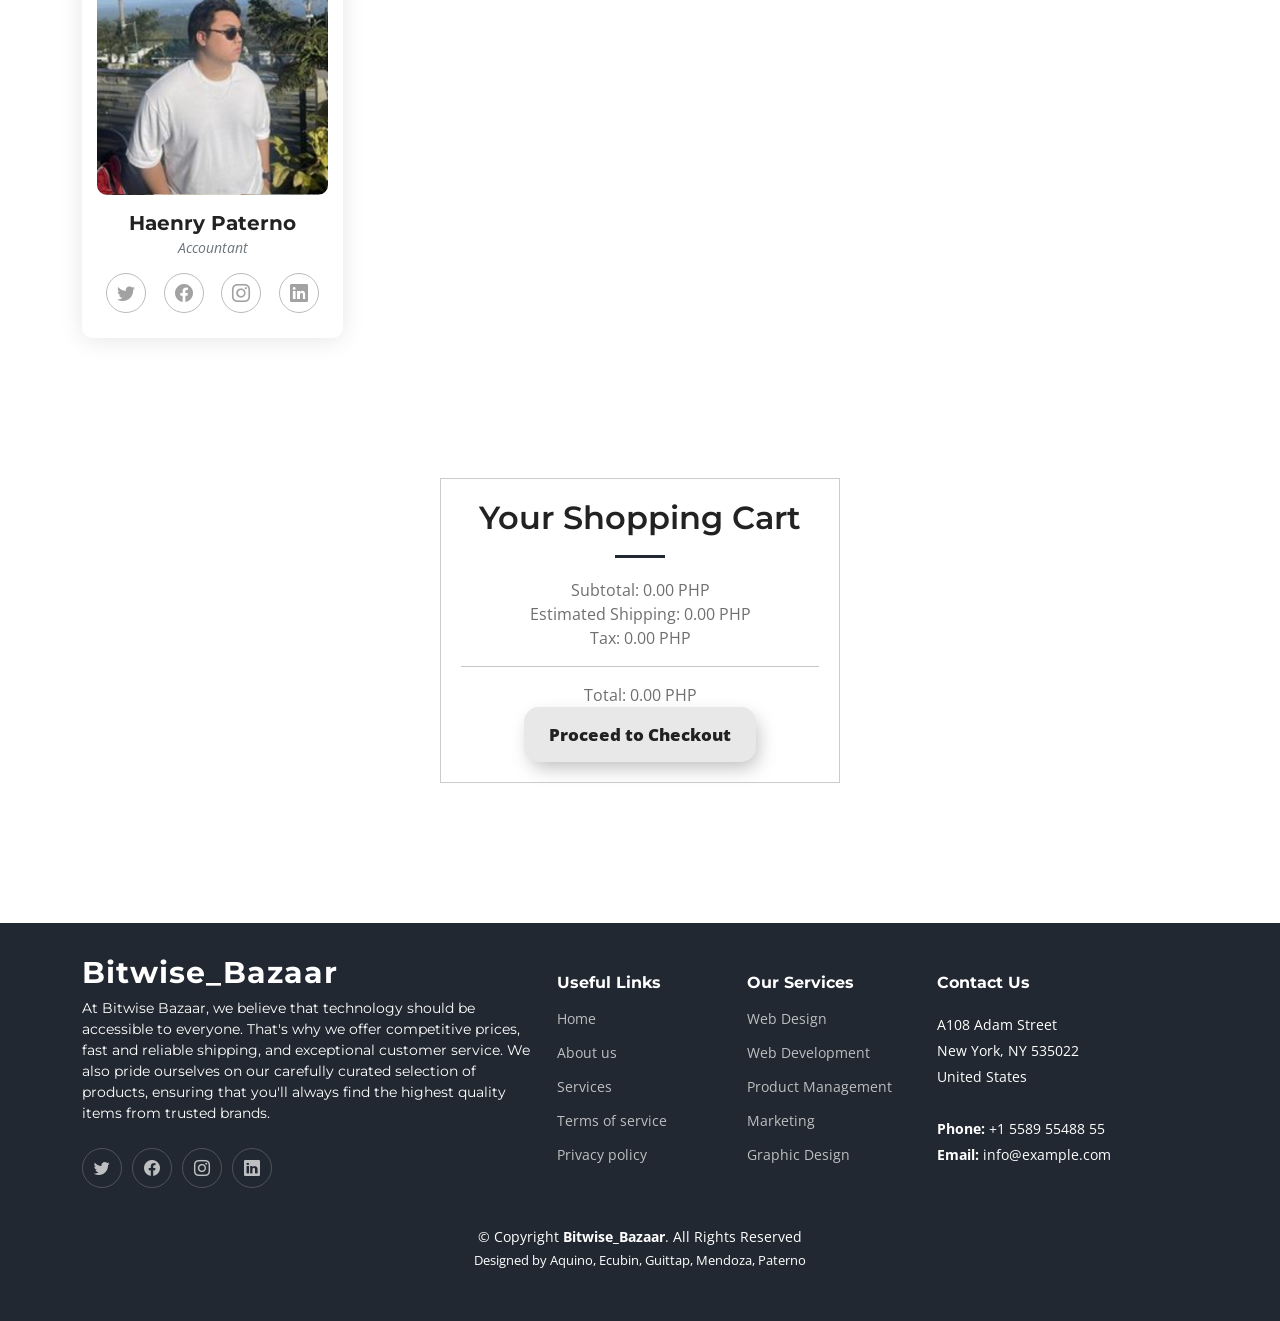
==== commit 3cc61d62: "updated team" ====
--- a/index.html
+++ b/index.html
@@ -211,146 +211,7 @@
       </div>
     </section><!-- End Stats Counter Section -->
 
-    <!-- ======= Call To Action Section ======= -->
-    <section id="call-to-action" class="call-to-action">
-      <div class="container text-center" data-aos="zoom-out">
-        <a href="https://www.youtube.com/watch?v=LXb3EKWsInQ" class="glightbox play-btn"></a>
-        <h3>Call To Action</h3>
-        <p> Duis aute irure dolor in reprehenderit in voluptate velit esse cillum dolore eu fugiat nulla pariatur. Excepteur sint occaecat cupidatat non proident, sunt in culpa qui officia deserunt mollit anim id est laborum.</p>
-        <a class="cta-btn" href="#">Call To Action</a>
-      </div>
-    </section><!-- End Call To Action Section -->
-
-
-    <!-- ======= Testimonials Section ======= -->
-    <section id="testimonials" class="testimonials">
-      <div class="container" data-aos="fade-up">
-
-        <div class="section-header">
-          <h2>Testimonials</h2>
-          <p>Voluptatem quibusdam ut ullam perferendis repellat non ut consequuntur est eveniet deleniti fignissimos eos quam</p>
-        </div>
-
-        <div class="slides-3 swiper" data-aos="fade-up" data-aos-delay="100">
-          <div class="swiper-wrapper">
-
-            <div class="swiper-slide">
-              <div class="testimonial-wrap">
-                <div class="testimonial-item">
-                  <div class="d-flex align-items-center">
-                    <img src="https://media.themoviedb.org/t/p/w500/asUDwi9gHO8YlgvvCRrTP5qa5fx.jpg" class="testimonial-img flex-shrink-0" alt="">
-                    <div>
-                      <h3>Kathryn Bernardo</h3>
-                      <h4>Actress</h4>
-                      <div class="stars">
-                        <i class="bi bi-star-fill"></i><i class="bi bi-star-fill"></i><i class="bi bi-star-fill"></i><i class="bi bi-star-fill"></i><i class="bi bi-star-fill"></i>
-                      </div>
-                    </div>
-                  </div>
-                  <p>
-                    <i class="bi bi-quote quote-icon-left"></i>
-                    Proin iaculis purus consequat sem cure digni ssim donec porttitora entum suscipit rhoncus. Accusantium quam, ultricies eget id, aliquam eget nibh et. Maecen aliquam, risus at semper.
-                    <i class="bi bi-quote quote-icon-right"></i>
-                  </p>
-                </div>
-              </div>
-            </div><!-- End testimonial item -->
-
-            <div class="swiper-slide">
-              <div class="testimonial-wrap">
-                <div class="testimonial-item">
-                  <div class="d-flex align-items-center">
-                    <img src="assets/img/testimonials/testimonials-2.jpg" class="testimonial-img flex-shrink-0" alt="">
-                    <div>
-                      <h3>Sara Wilsson</h3>
-                      <h4>Designer</h4>
-                      <div class="stars">
-                        <i class="bi bi-star-fill"></i><i class="bi bi-star-fill"></i><i class="bi bi-star-fill"></i><i class="bi bi-star-fill"></i><i class="bi bi-star-fill"></i>
-                      </div>
-                    </div>
-                  </div>
-                  <p>
-                    <i class="bi bi-quote quote-icon-left"></i>
-                    Export tempor illum tamen malis malis eram quae irure esse labore quem cillum quid cillum eram malis quorum velit fore eram velit sunt aliqua noster fugiat irure amet legam anim culpa.
-                    <i class="bi bi-quote quote-icon-right"></i>
-                  </p>
-                </div>
-              </div>
-            </div><!-- End testimonial item -->
-
-            <div class="swiper-slide">
-              <div class="testimonial-wrap">
-                <div class="testimonial-item">
-                  <div class="d-flex align-items-center">
-                    <img src="assets/img/testimonials/testimonials-3.jpg" class="testimonial-img flex-shrink-0" alt="">
-                    <div>
-                      <h3>Jena Karlis</h3>
-                      <h4>Store Owner</h4>
-                      <div class="stars">
-                        <i class="bi bi-star-fill"></i><i class="bi bi-star-fill"></i><i class="bi bi-star-fill"></i><i class="bi bi-star-fill"></i><i class="bi bi-star-fill"></i>
-                      </div>
-                    </div>
-                  </div>
-                  <p>
-                    <i class="bi bi-quote quote-icon-left"></i>
-                    Enim nisi quem export duis labore cillum quae magna enim sint quorum nulla quem veniam duis minim tempor labore quem eram duis noster aute amet eram fore quis sint minim.
-                    <i class="bi bi-quote quote-icon-right"></i>
-                  </p>
-                </div>
-              </div>
-            </div><!-- End testimonial item -->
-
-            <div class="swiper-slide">
-              <div class="testimonial-wrap">
-                <div class="testimonial-item">
-                  <div class="d-flex align-items-center">
-                    <img src="assets/img/testimonials/testimonials-4.jpg" class="testimonial-img flex-shrink-0" alt="">
-                    <div>
-                      <h3>Matt Brandon</h3>
-                      <h4>Freelancer</h4>
-                      <div class="stars">
-                        <i class="bi bi-star-fill"></i><i class="bi bi-star-fill"></i><i class="bi bi-star-fill"></i><i class="bi bi-star-fill"></i><i class="bi bi-star-fill"></i>
-                      </div>
-                    </div>
-                  </div>
-                  <p>
-                    <i class="bi bi-quote quote-icon-left"></i>
-                    Fugiat enim eram quae cillum dolore dolor amet nulla culpa multos export minim fugiat minim velit minim dolor enim duis veniam ipsum anim magna sunt elit fore quem dolore.
-                    <i class="bi bi-quote quote-icon-right"></i>
-                  </p>
-                </div>
-              </div>
-            </div><!-- End testimonial item -->
-
-            <div class="swiper-slide">
-              <div class="testimonial-wrap">
-                <div class="testimonial-item">
-                  <div class="d-flex align-items-center">
-                    <img src="assets/img/testimonials/testimonials-5.jpg" class="testimonial-img flex-shrink-0" alt="">
-                    <div>
-                      <h3>John Larson</h3>
-                      <h4>Entrepreneur</h4>
-                      <div class="stars">
-                        <i class="bi bi-star-fill"></i><i class="bi bi-star-fill"></i><i class="bi bi-star-fill"></i><i class="bi bi-star-fill"></i><i class="bi bi-star-fill"></i>
-                      </div>
-                    </div>
-                  </div>
-                  <p>
-                    <i class="bi bi-quote quote-icon-left"></i>
-                    Quis quorum aliqua sint quem legam fore sunt eram irure aliqua veniam tempor noster veniam enim culpa labore duis sunt culpa nulla illum cillum fugiat legam esse veniam culpa fore.
-                    <i class="bi bi-quote quote-icon-right"></i>
-                  </p>
-                </div>
-              </div>
-            </div><!-- End testimonial item -->
-
-          </div>
-          <div class="swiper-pagination"></div>
-        </div>
-
-      </div>
-    </section><!-- End Testimonials Section -->
-
+    
     <!-- ======= Portfolio Section ======= -->
     <section id="portfolio" class="portfolio sections-bg">
       <div class="container" data-aos="fade-up">
@@ -603,15 +464,15 @@
 
         <div class="section-header">
           <h2>Our Team</h2>
-          <p>Nulla dolorum nulla nesciunt rerum facere sed ut inventore quam porro nihil id ratione ea sunt quis dolorem dolore earum</p>
-        </div>
-
-        <div class="row gy-4">
+          <p>Bitwise_Bazaar is designed and developed by: </p>
+        </div>
+
+        <div class="row gy-5">
 
           <div class="col-xl-3 col-md-6 d-flex" data-aos="fade-up" data-aos-delay="100">
             <div class="member">
               <img src="assets/img/team/team-1.jpg" class="img-fluid" alt="">
-              <h4>Walter White</h4>
+              <h4>Clark Aquino</h4>
               <span>Web Development</span>
               <div class="social">
                 <a href=""><i class="bi bi-twitter"></i></a>
@@ -622,10 +483,10 @@
             </div>
           </div><!-- End Team Member -->
 
-          <div class="col-xl-3 col-md-6 d-flex" data-aos="fade-up" data-aos-delay="200">
+          <div class="col-xl-3 col-md-6 d-flex" data-aos="fade-up" data-aos-delay="100">
             <div class="member">
-              <img src="assets/img/team/team-2.jpg" class="img-fluid" alt="">
-              <h4>Sarah Jhinson</h4>
+              <img src="assets/img/team/poms.jpg" class="img-fluid" alt="">
+              <h4>Jerome Ecubin</h4>
               <span>Marketing</span>
               <div class="social">
                 <a href=""><i class="bi bi-twitter"></i></a>
@@ -636,10 +497,24 @@
             </div>
           </div><!-- End Team Member -->
 
+          <div class="col-xl-3 col-md-6 d-flex" data-aos="fade-up" data-aos-delay="200">
+            <div class="member">
+              <img src="assets/img/team/team-2.jpg" class="img-fluid" alt="">
+              <h4>Inigo Guittap</h4>
+              <span>Web Development</span>
+              <div class="social">
+                <a href=""><i class="bi bi-twitter"></i></a>
+                <a href=""><i class="bi bi-facebook"></i></a>
+                <a href=""><i class="bi bi-instagram"></i></a>
+                <a href=""><i class="bi bi-linkedin"></i></a>
+              </div>
+            </div>
+          </div><!-- End Team Member -->
+
           <div class="col-xl-3 col-md-6 d-flex" data-aos="fade-up" data-aos-delay="300">
             <div class="member">
               <img src="assets/img/team/team-3.jpg" class="img-fluid" alt="">
-              <h4>William Anderson</h4>
+              <h4>Adrian Mendoza</h4>
               <span>Content</span>
               <div class="social">
                 <a href=""><i class="bi bi-twitter"></i></a>
@@ -653,7 +528,7 @@
           <div class="col-xl-3 col-md-6 d-flex" data-aos="fade-up" data-aos-delay="400">
             <div class="member">
               <img src="assets/img/team/team-4.jpg" class="img-fluid" alt="">
-              <h4>Amanda Jepson</h4>
+              <h4>Haenry Paterno</h4>
               <span>Accountant</span>
               <div class="social">
                 <a href=""><i class="bi bi-twitter"></i></a>
@@ -708,7 +583,8 @@
           <a href="index.html" class="logo d-flex align-items-center">
             <span>Bitwise_Bazaar</span>
           </a>
-          <p>Cras fermentum odio eu feugiat lide par naso tierra. Justo eget nada terra videa magna derita valies darta donna mare fermentum iaculis eu non diam phasellus.</p>
+          <p>At Bitwise Bazaar, we believe that technology should be accessible to everyone. That's why we offer competitive prices, fast and reliable shipping, and exceptional customer service. We also pride ourselves on our carefully curated selection of products, 
+            ensuring that you'll always find the highest quality items from trusted brands.</p>
           <div class="social-links d-flex mt-4">
             <a href="#" class="twitter"><i class="bi bi-twitter"></i></a>
             <a href="#" class="facebook"><i class="bi bi-facebook"></i></a>
@@ -763,7 +639,7 @@
         <!-- You can delete the links only if you purchased the pro version. -->
         <!-- Licensing information: https://bootstrapmade.com/license/ -->
         <!-- Purchase the pro version with working PHP/AJAX contact form: https://bootstrapmade.com/impact-bootstrap-business-website-template/ -->
-        Designed by <a href="https://bootstrapmade.com/">BootstrapMade</a>
+        Designed by <a href="https://bootstrapmade.com/">Aquino, Ecubin, Guittap, Mendoza, Paterno</a>
       </div>
     </div>
 
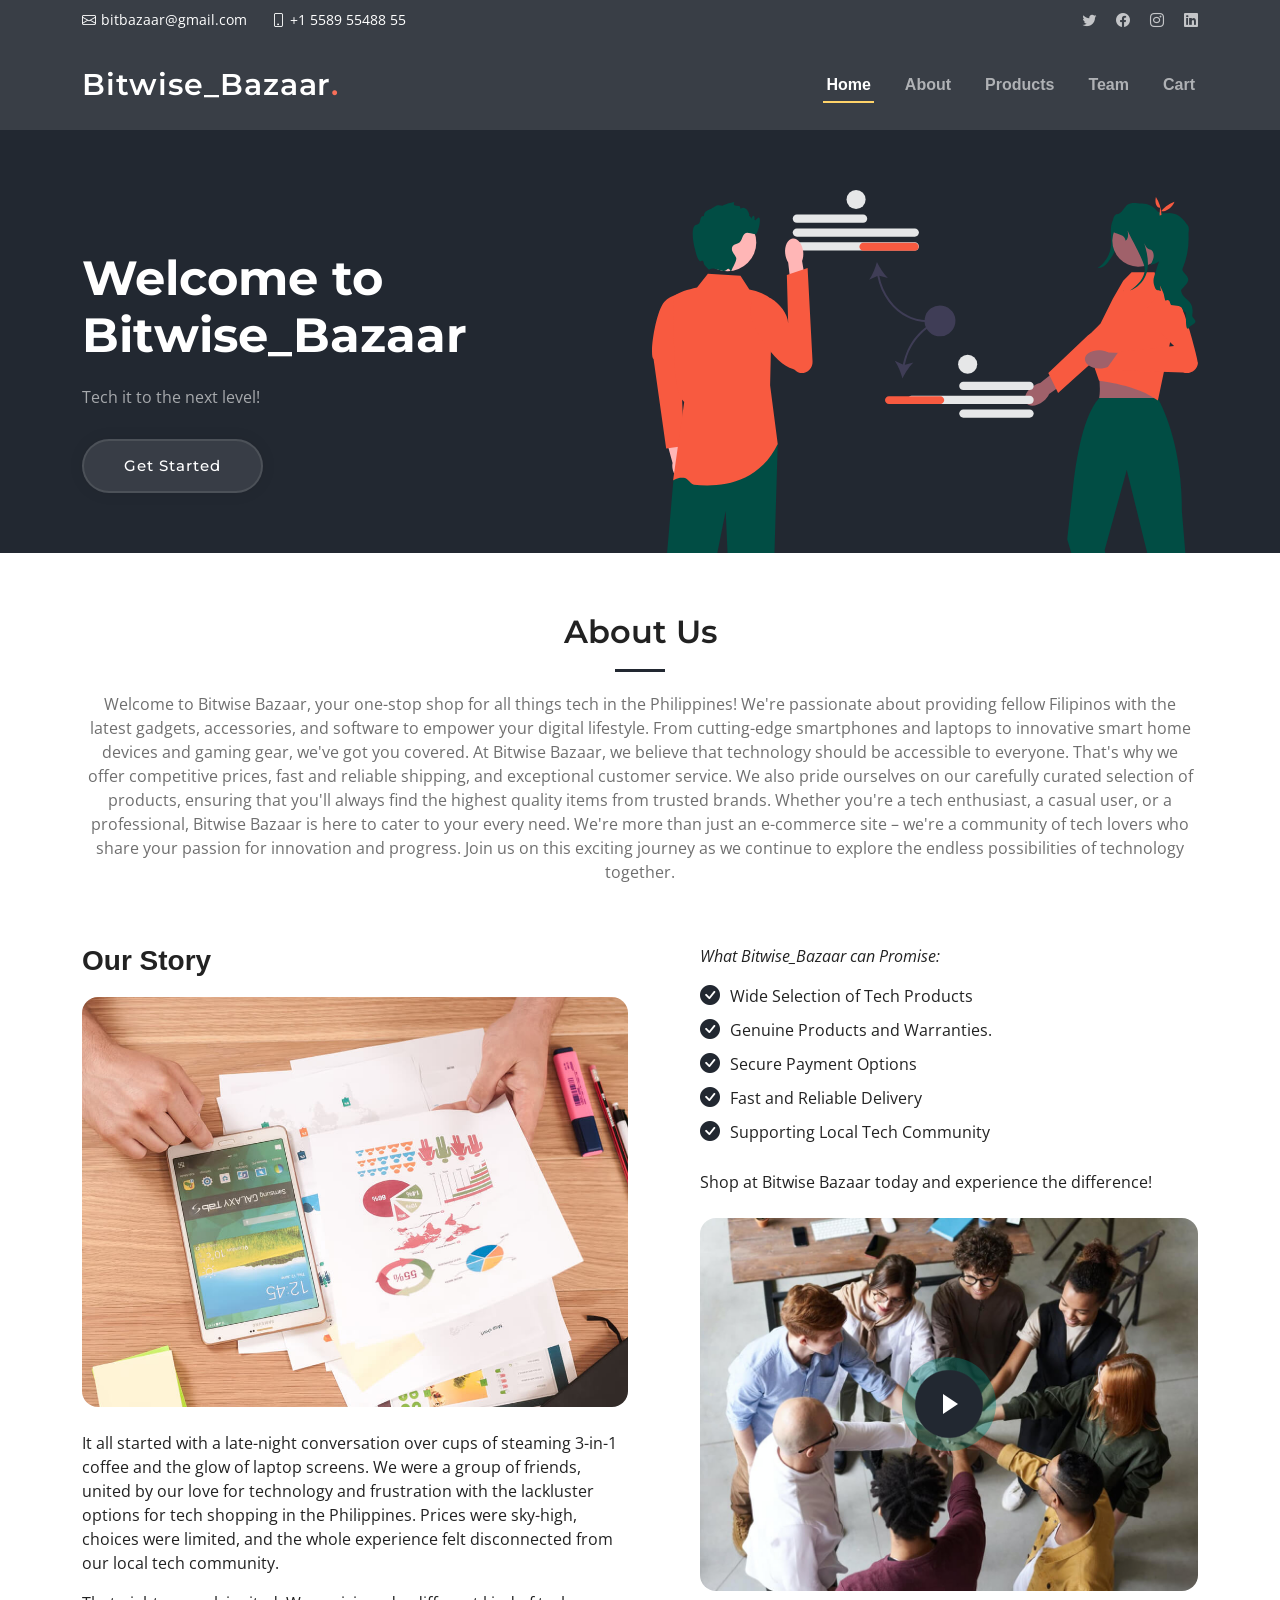
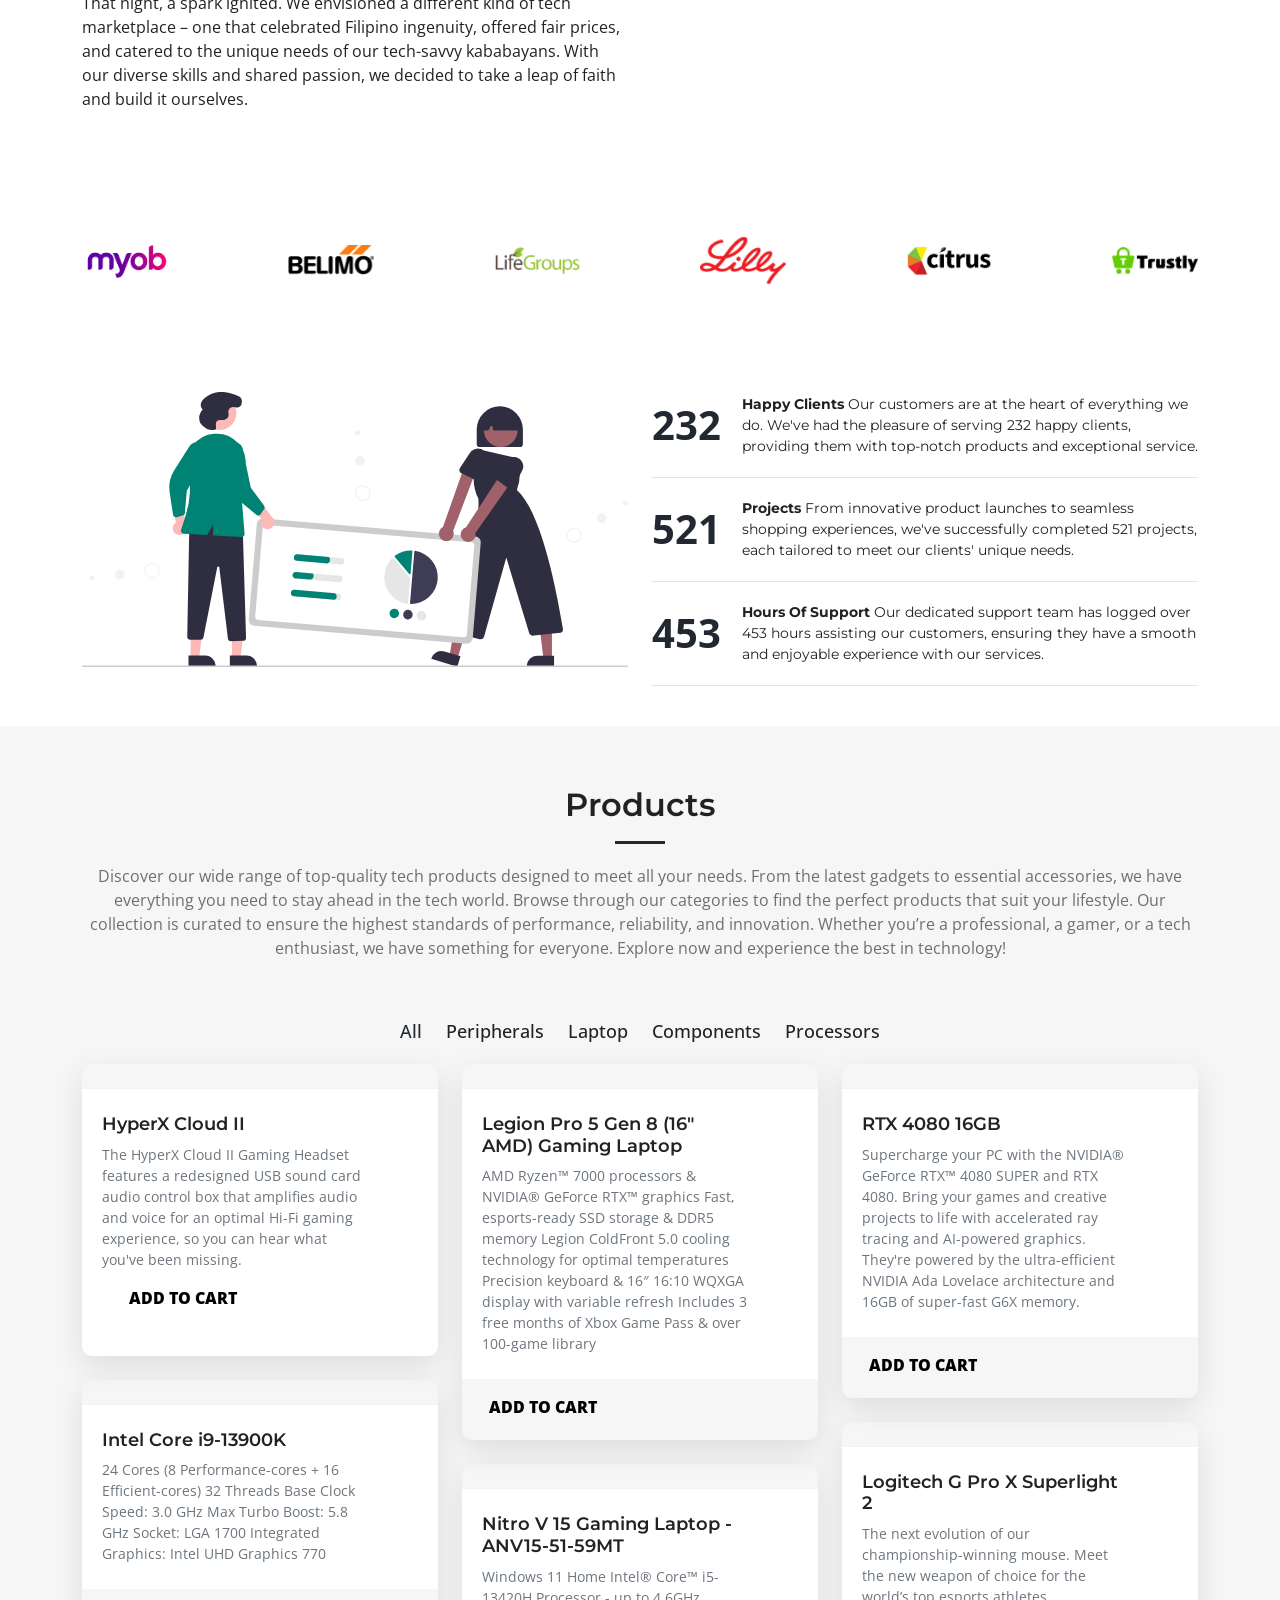
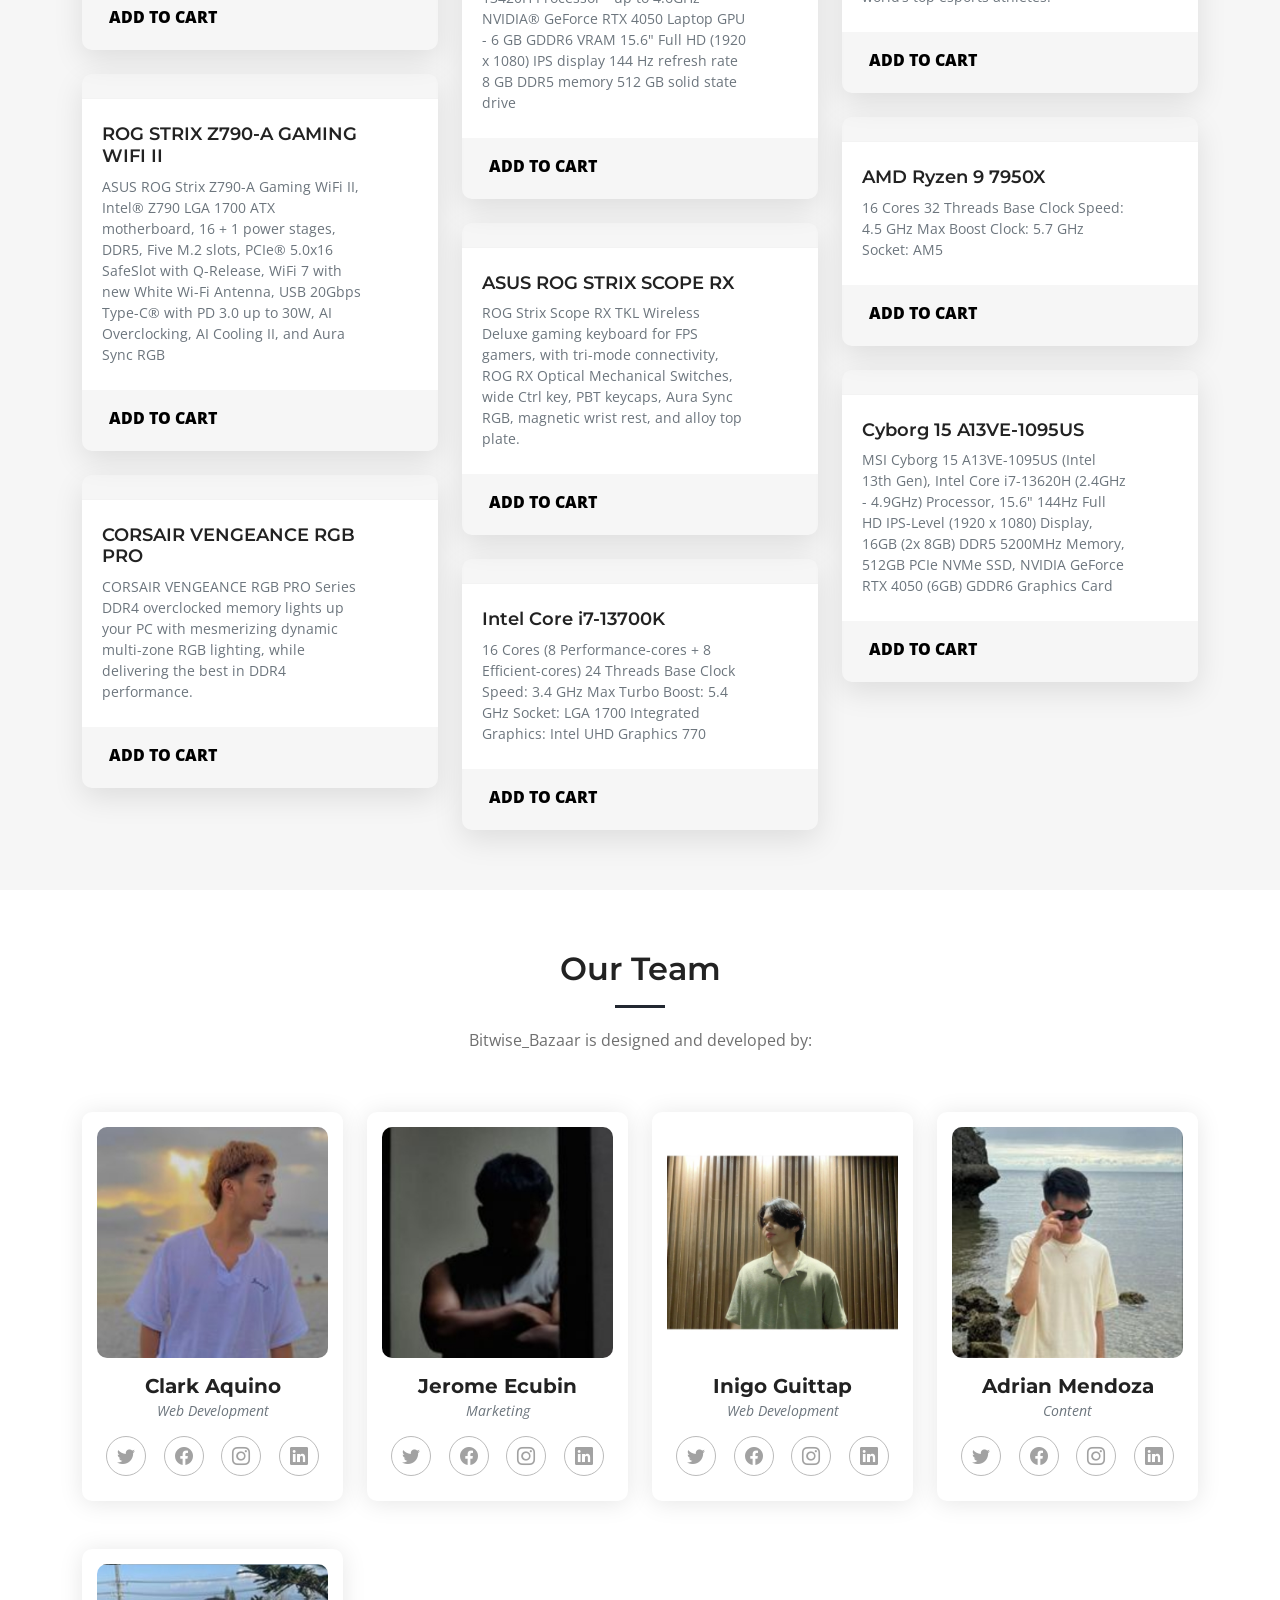
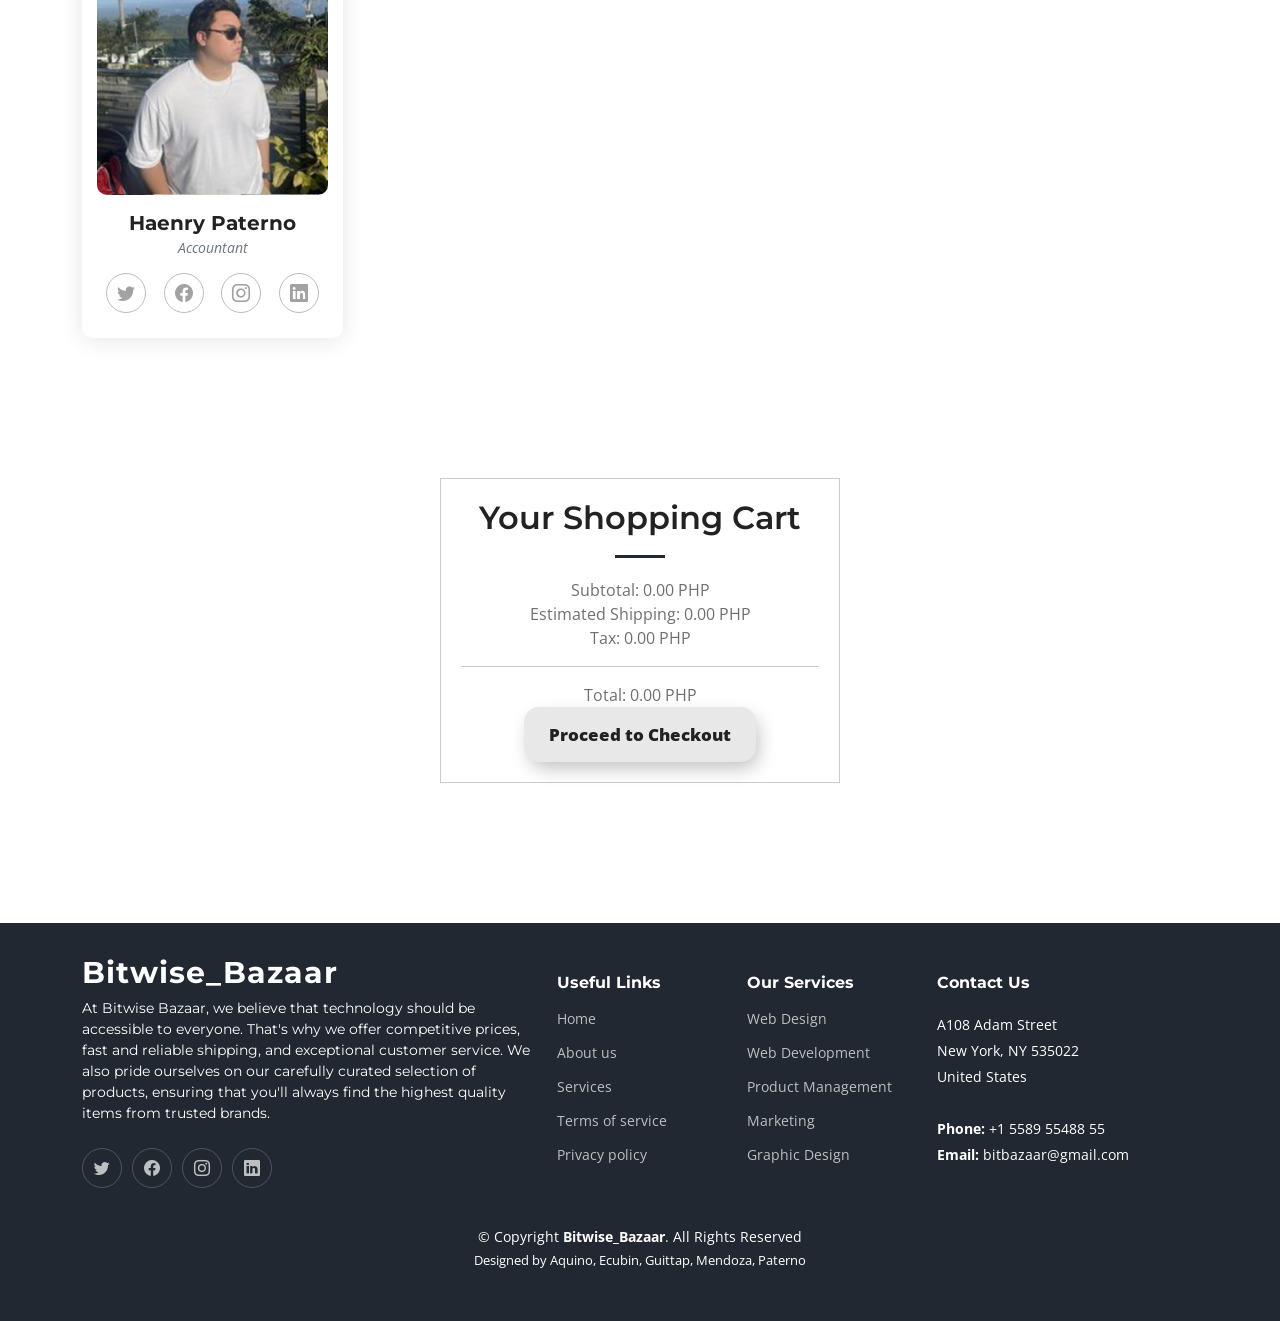
==== commit 9ba6b0af: "changed email" ====
--- a/index.html
+++ b/index.html
@@ -43,7 +43,7 @@
   <section id="topbar" class="topbar d-flex align-items-center">
     <div class="container d-flex justify-content-center justify-content-md-between">
       <div class="contact-info d-flex align-items-center">
-        <i class="bi bi-envelope d-flex align-items-center"><a href="mailto:contact@example.com">contact@example.com</a></i>
+        <i class="bi bi-envelope d-flex align-items-center"><a href="mailto:contact@example.com">bitbazaar@gmail.com</a></i>
         <i class="bi bi-phone d-flex align-items-center ms-4"><span>+1 5589 55488 55</span></i>
       </div>
       <div class="social-links d-none d-md-flex align-items-center">
@@ -622,7 +622,7 @@
             New York, NY 535022<br>
             United States <br><br>
             <strong>Phone:</strong> +1 5589 55488 55<br>
-            <strong>Email:</strong> info@example.com<br>
+            <strong>Email:</strong> bitbazaar@gmail.com<br>
           </p>
 
         </div>
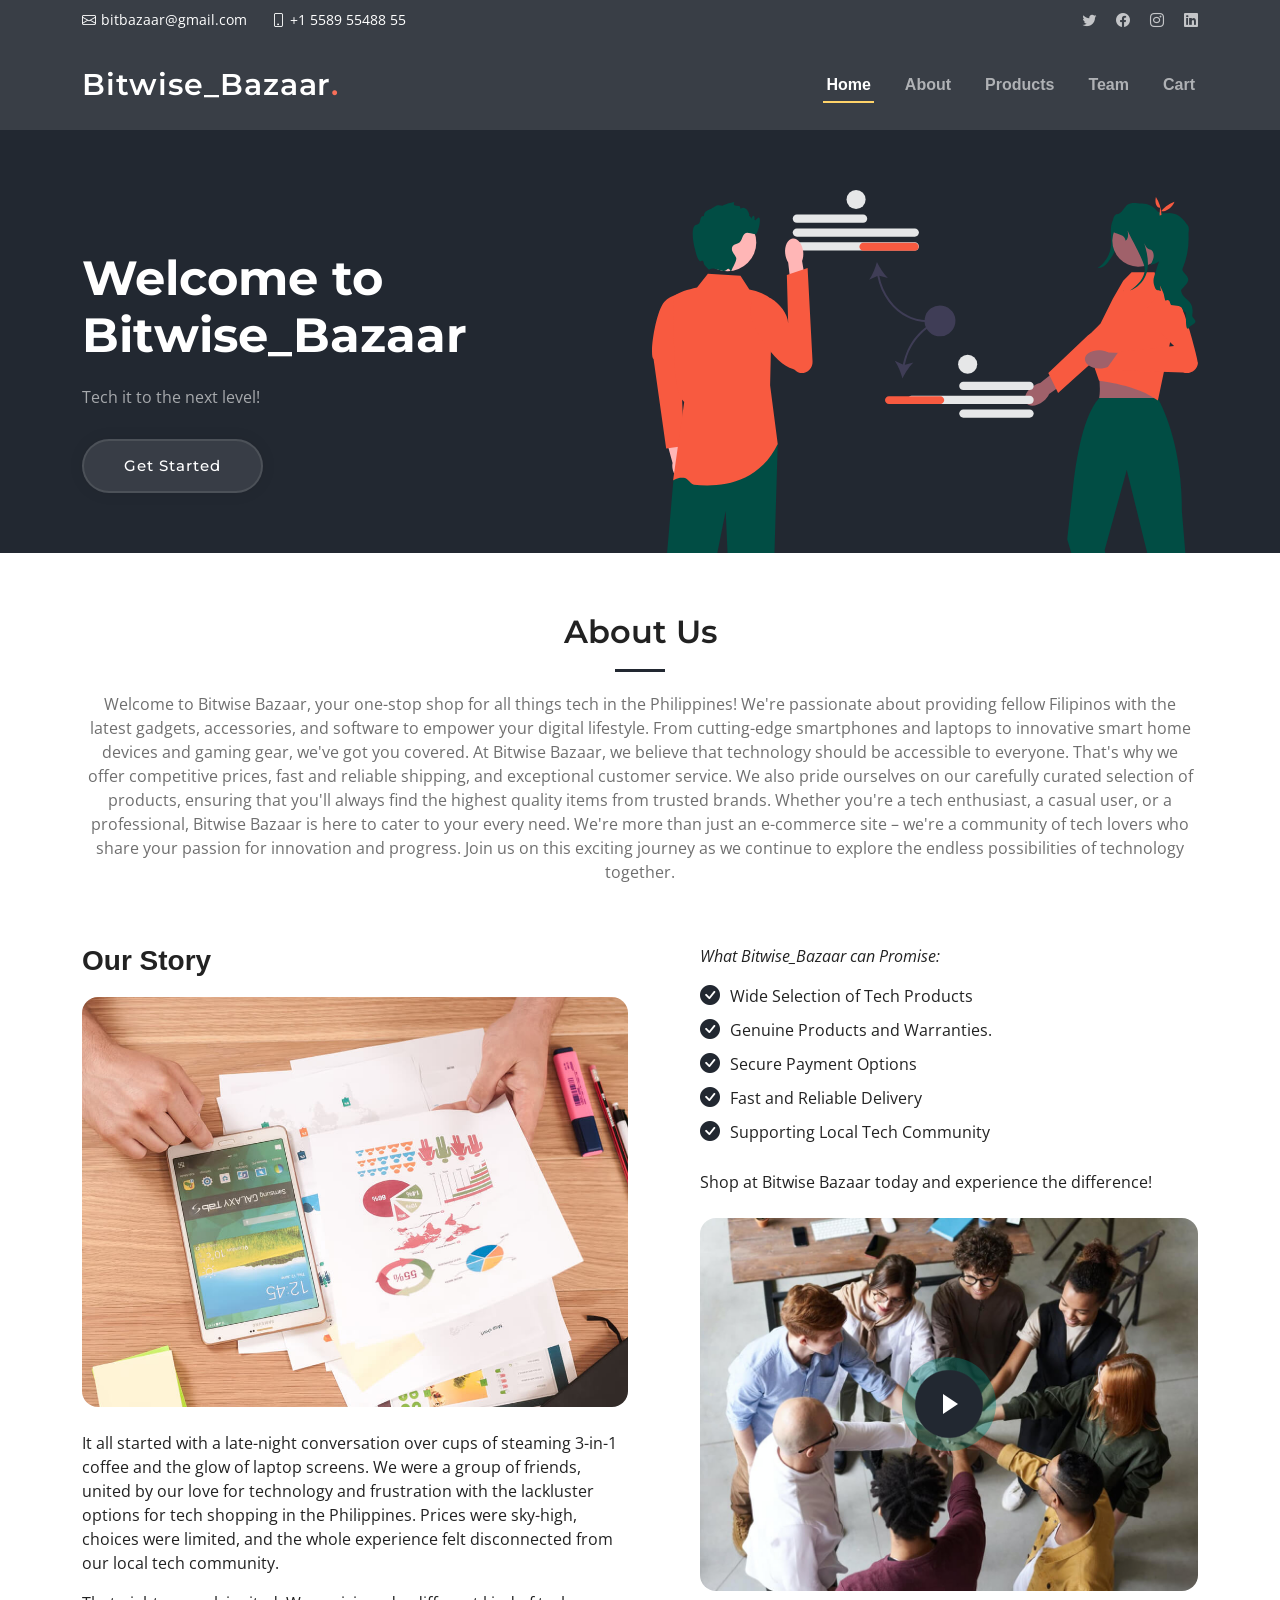
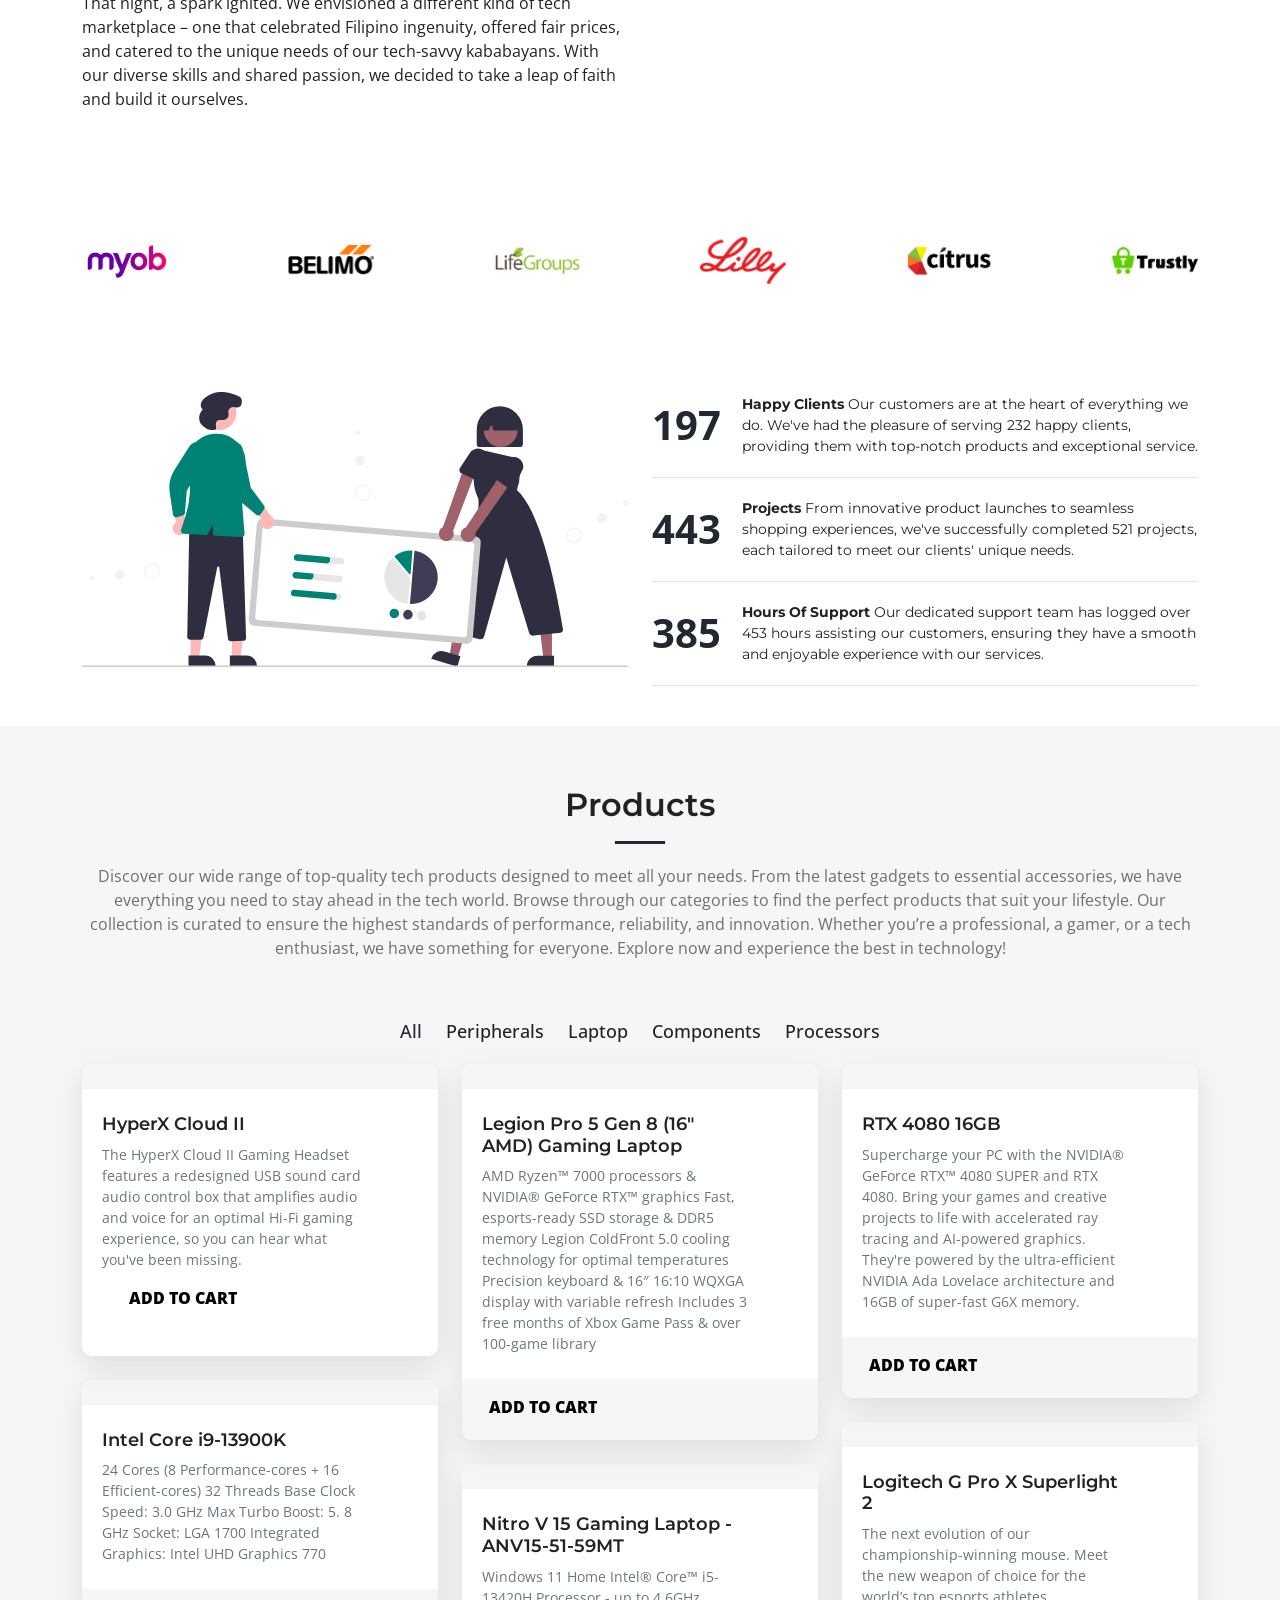
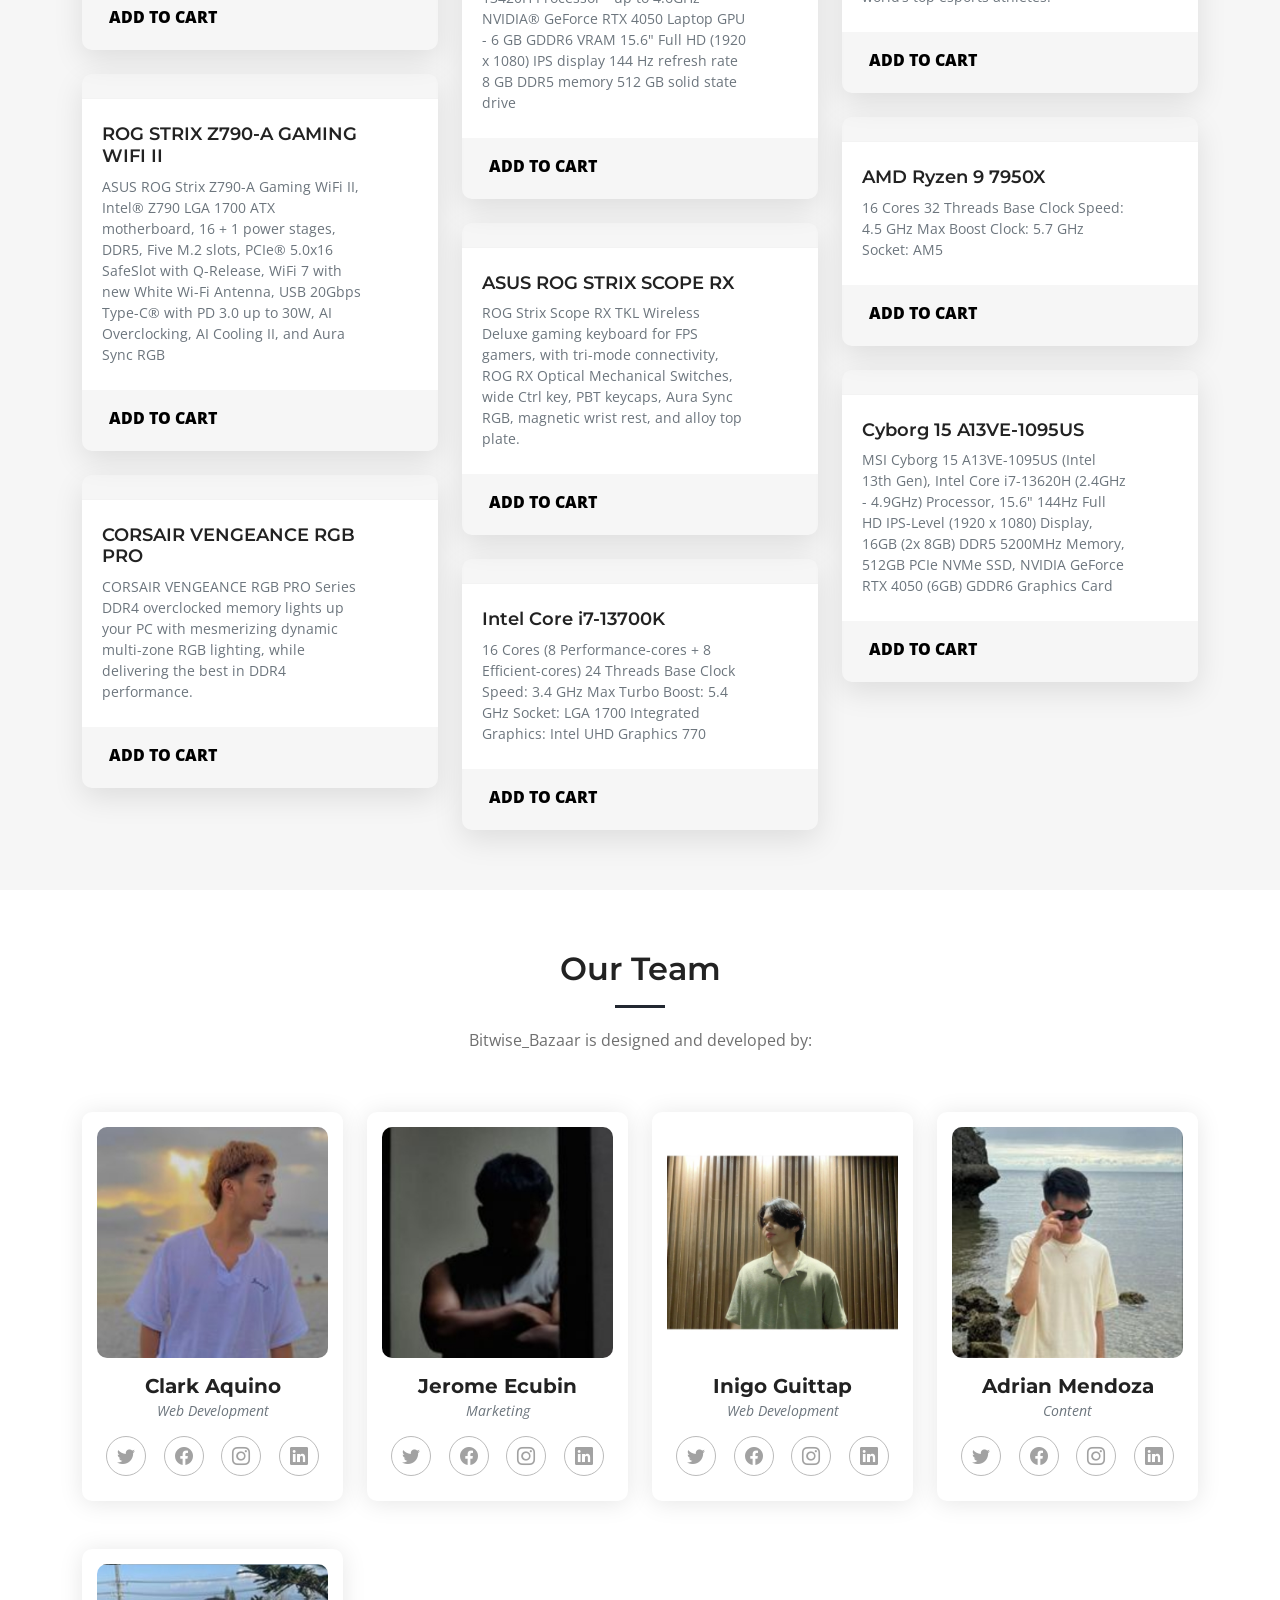
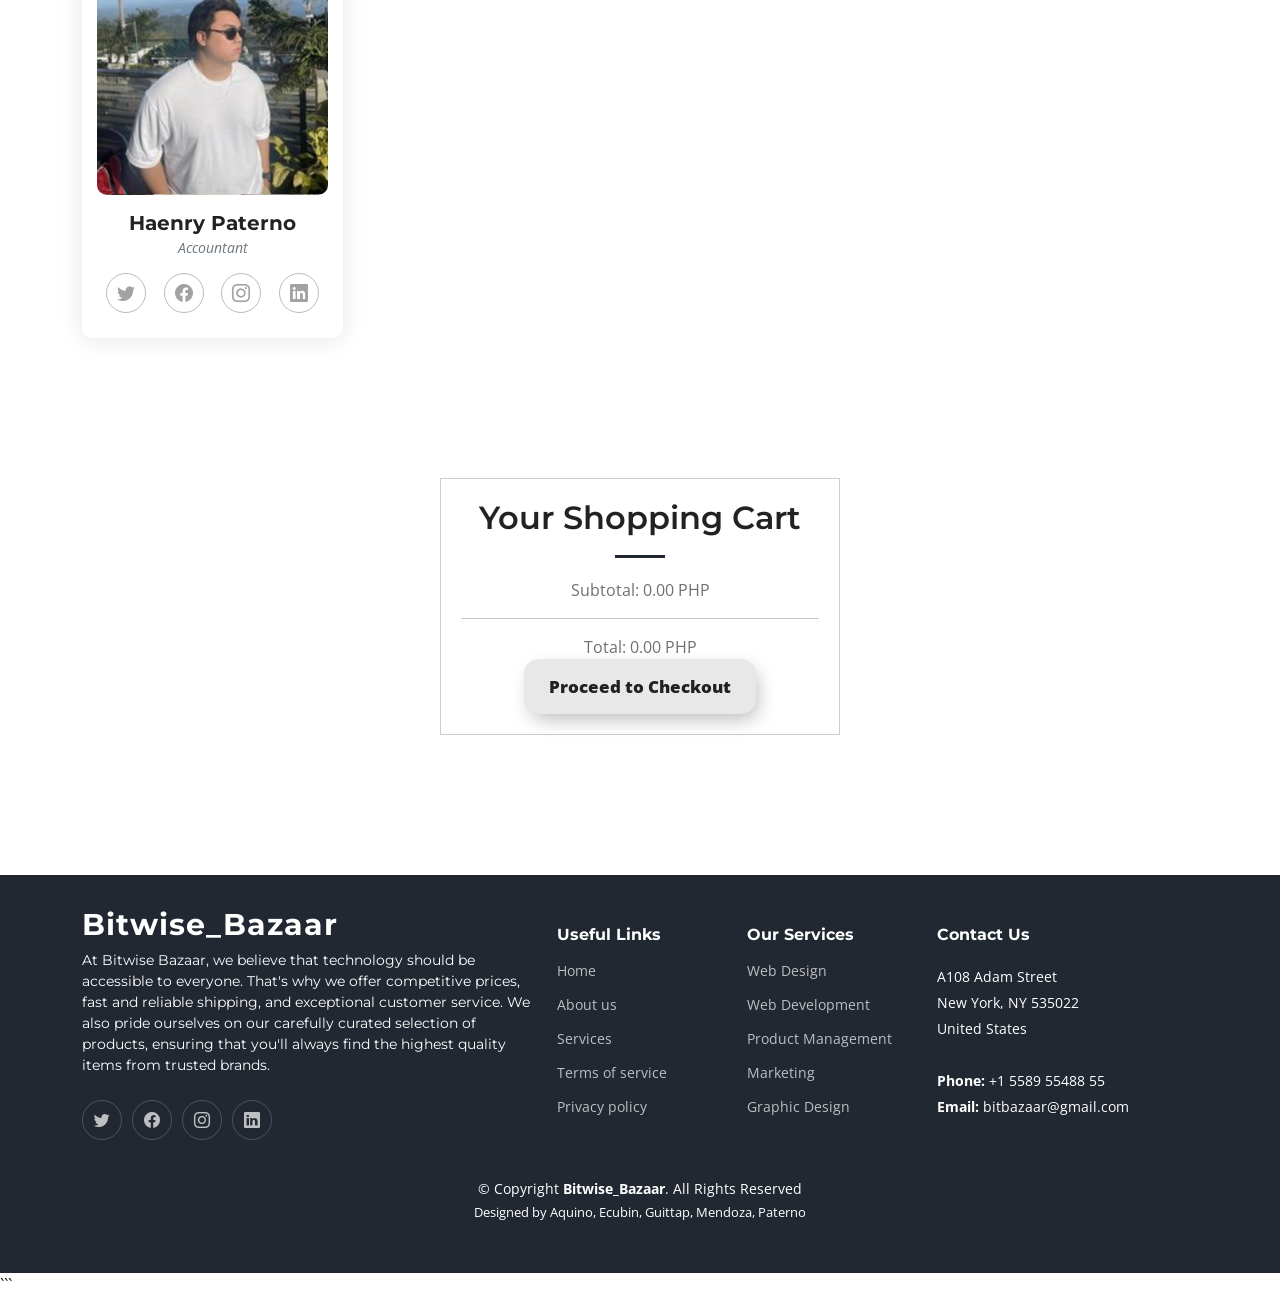
==== commit 5c3b7d38: "added purchasing" ====
--- a/index.html
+++ b/index.html
@@ -1,3 +1,4 @@
+
 <!DOCTYPE html>
 <html lang="en">
 
@@ -16,7 +17,7 @@
   <!-- Google Fonts -->
   <link rel="preconnect" href="https://fonts.googleapis.com">
   <link rel="preconnect" href="https://fonts.gstatic.com" crossorigin>
-  <link href="https://fonts.googleapis.com/css2?family=Open+Sans:ital,wght@0,300;0,400;0,500;0,600;0,700;1,300;1,400;1,600;1,700&family=Montserrat:ital,wght@0,300;0,400;0,500;0,600;0,700;1,300;1,400;1,500;1,600;1,700&family=Raleway:ital,wght@0,300;0,400;0,500;0,600;0,700;1,300;1,400;1,500;1,600;1,700&display=swap" rel="stylesheet">
+  <link href="https://fonts.googleapis.com/css2?family=Open+Sans:ital,wght@0,300;0,400;0,500;0,600;0,700;1,300;1,400;1,600;1,700&family=Montserrat:ital,wght@0,300;0,400;0,500;0,600;0,700;1,300;1,400;1,500;1,600;1,700&display=swap" rel="stylesheet">
 
   <!-- Vendor CSS Files -->
   <link href="assets/vendor/bootstrap/css/bootstrap.min.css" rel="stylesheet">
@@ -164,7 +165,9 @@
         <div class="clients-slider swiper">
           <div class="swiper-wrapper align-items-center">
             <div class="swiper-slide"><img src="assets/img/clients/client-1.png" class="img-fluid" alt=""></div>
-            <div class="swiper-slide"><img src="assets/img/clients/client-2.png" class="img-fluid" alt=""></div>
+            <div class="swiper-slide
+
+"><img src="assets/img/clients/client-2.png" class="img-fluid" alt=""></div>
             <div class="swiper-slide"><img src="assets/img/clients/client-3.png" class="img-fluid" alt=""></div>
             <div class="swiper-slide"><img src="assets/img/clients/client-4.png" class="img-fluid" alt=""></div>
             <div class="swiper-slide"><img src="assets/img/clients/client-5.png" class="img-fluid" alt=""></div>
@@ -300,7 +303,9 @@
                   <p>24 Cores (8 Performance-cores + 16 Efficient-cores)
                     32 Threads
                     Base Clock Speed: 3.0 GHz
-                    Max Turbo Boost: 5.8 GHz
+                    Max Turbo Boost: 5.
+
+8 GHz
                     Socket: LGA 1700
                     Integrated Graphics: Intel UHD Graphics 770
                     </p>
@@ -407,7 +412,9 @@
 
             <div class="col-xl-4 col-md-6 portfolio-item filter-branding">
               <div class="portfolio-wrap">
-                <a href="https://m.media-amazon.com/images/I/71rUqVoKU3L._AC_UF1000,1000_QL80_.jpg" data-gallery="portfolio-gallery-app" class="glightbox"><img src="https://m.media-amazon.com/images/I/71rUqVoKU3L._AC_UF1000,1000_QL80_.jpg" class="img-fluid" alt=""></a>
+                <a href="https://m.media-amazon.com/images/I/71rUqVoKU3L._AC_UF1000,1000_QL80_.jpg" data-gallery="portfolio-gallery-app" class="glightbox"><img src="https://m.media-amazon.com/images
+
+/I/71rUqVoKU3L._AC_UF1000,1000_QL80_.jpg" class="img-fluid" alt=""></a>
                 <div class="portfolio-info">
                   <h4><a href="portfolio-details.html" title="More Details">CORSAIR VENGEANCE RGB PRO</a></h4>
                   <p>CORSAIR VENGEANCE RGB PRO Series DDR4 overclocked memory lights up your PC with mesmerizing dynamic multi-zone RGB lighting, while delivering the best in DDR4 performance.</p>
@@ -437,19 +444,6 @@
               </span></button>
               </div>
             </div><!-- End Portfolio Item -->
-            <script>
-              const addToCartBtns = document.querySelectorAll('.add-to-cart-btn');
-            
-              addToCartBtns.forEach(btn => {
-                btn.addEventListener('click', () => {
-                  const productName = btn.parentElement.querySelector('h4').textContent;
-                  if (confirm(`Add ${productName} to cart?`)) {
-                    // Add item to cart logic (replace with your actual implementation)
-                    alert(`${productName} added to cart!`); 
-                  }
-                });
-              });
-            </script>
 
           </div><!-- End Portfolio Container -->
 
@@ -553,17 +547,65 @@
           <div id="cart-container" class="cart-container">
             <h2>Your Shopping Cart</h2>
           
-            <div class="cart-items">
-              </div>
+            <div class="cart-items"></div>
           
             <div class="cart-summary">
               <p>Subtotal: <span id="cart-subtotal">0.00 PHP</span></p>
-              <p>Estimated Shipping: <span id="cart-shipping">0.00 PHP</span></p>
-              <p>Tax: <span id="cart-tax">0.00 PHP</span></p>
               <hr>
               <p>Total: <span id="cart-total">0.00 PHP</span></p>
               <button class="checkout-btn">Proceed to Checkout</button>
             </div>
+              <!-- Custom JS for Cart Functionality -->
+              <script>
+                const products = {
+                  1: { name: 'HyperX Cloud II', price: 99.99 },
+                  2: { name: 'Legion Pro 5 Gen 8 (16″ AMD) Gaming Laptop', price: 1599.99 },
+                  3: { name: 'RTX 4080 16GB', price: 1199.99 },
+                  4: { name: 'Intel Core i9-13900K', price: 589.99 },
+                  5: { name: 'Logitech G Pro X Superlight 2', price: 149.99 },
+                  6: { name: 'Nitro V 15 Gaming Laptop - ANV15-51-59MT', price: 999.99 }
+                };
+              
+                const cart = {};
+              
+                document.querySelectorAll('.add-to-cart-btn').forEach((btn, index) => {
+                  btn.addEventListener('click', () => {
+                    const productId = index + 1;
+                    const productName = products[productId].name;
+                    const productPrice = products[productId].price;
+              
+                    if (!cart[productId]) {
+                      cart[productId] = { quantity: 1, price: productPrice };
+                    } else {
+                      cart[productId].quantity += 1;
+                    }
+              
+                    updateCartSummary();
+                    alert(`${productName} added to cart!`);
+                  });
+                });
+              
+                function updateCartSummary() {
+                  const cartItemsContainer = document.querySelector('.cart-items');
+                  const cartSubtotal = document.querySelector('#cart-subtotal');
+                  const cartTotal = document.querySelector('#cart-total');
+              
+                  cartItemsContainer.innerHTML = '';
+                  let subtotal = 0;
+              
+                  for (const productId in cart) {
+                    const product = products[productId];
+                    const quantity = cart[productId].quantity;
+                    const totalPrice = (product.price * quantity).toFixed(2);
+              
+                    cartItemsContainer.innerHTML += `<p>${product.name} - Quantity: ${quantity} - Total Price: PHP ${totalPrice}</p>`;
+                    subtotal += parseFloat(totalPrice);
+                  }
+              
+                  cartSubtotal.textContent = `PHP ${subtotal.toFixed(2)}`;
+                  cartTotal.textContent = `PHP ${subtotal.toFixed(2)}`;
+                }
+              </script>
           </div>
         </div>
 
@@ -610,6 +652,8 @@
             <li><a href="#">Web Design</a></li>
             <li><a href="#">Web Development</a></li>
             <li><a href="#">Product Management</a></li>
+
+
             <li><a href="#">Marketing</a></li>
             <li><a href="#">Graphic Design</a></li>
           </ul>
@@ -662,6 +706,9 @@
   <!-- Template Main JS File -->
   <script src="assets/js/main.js"></script>
 
+
+
 </body>
 
-</html>+</html>
+```
